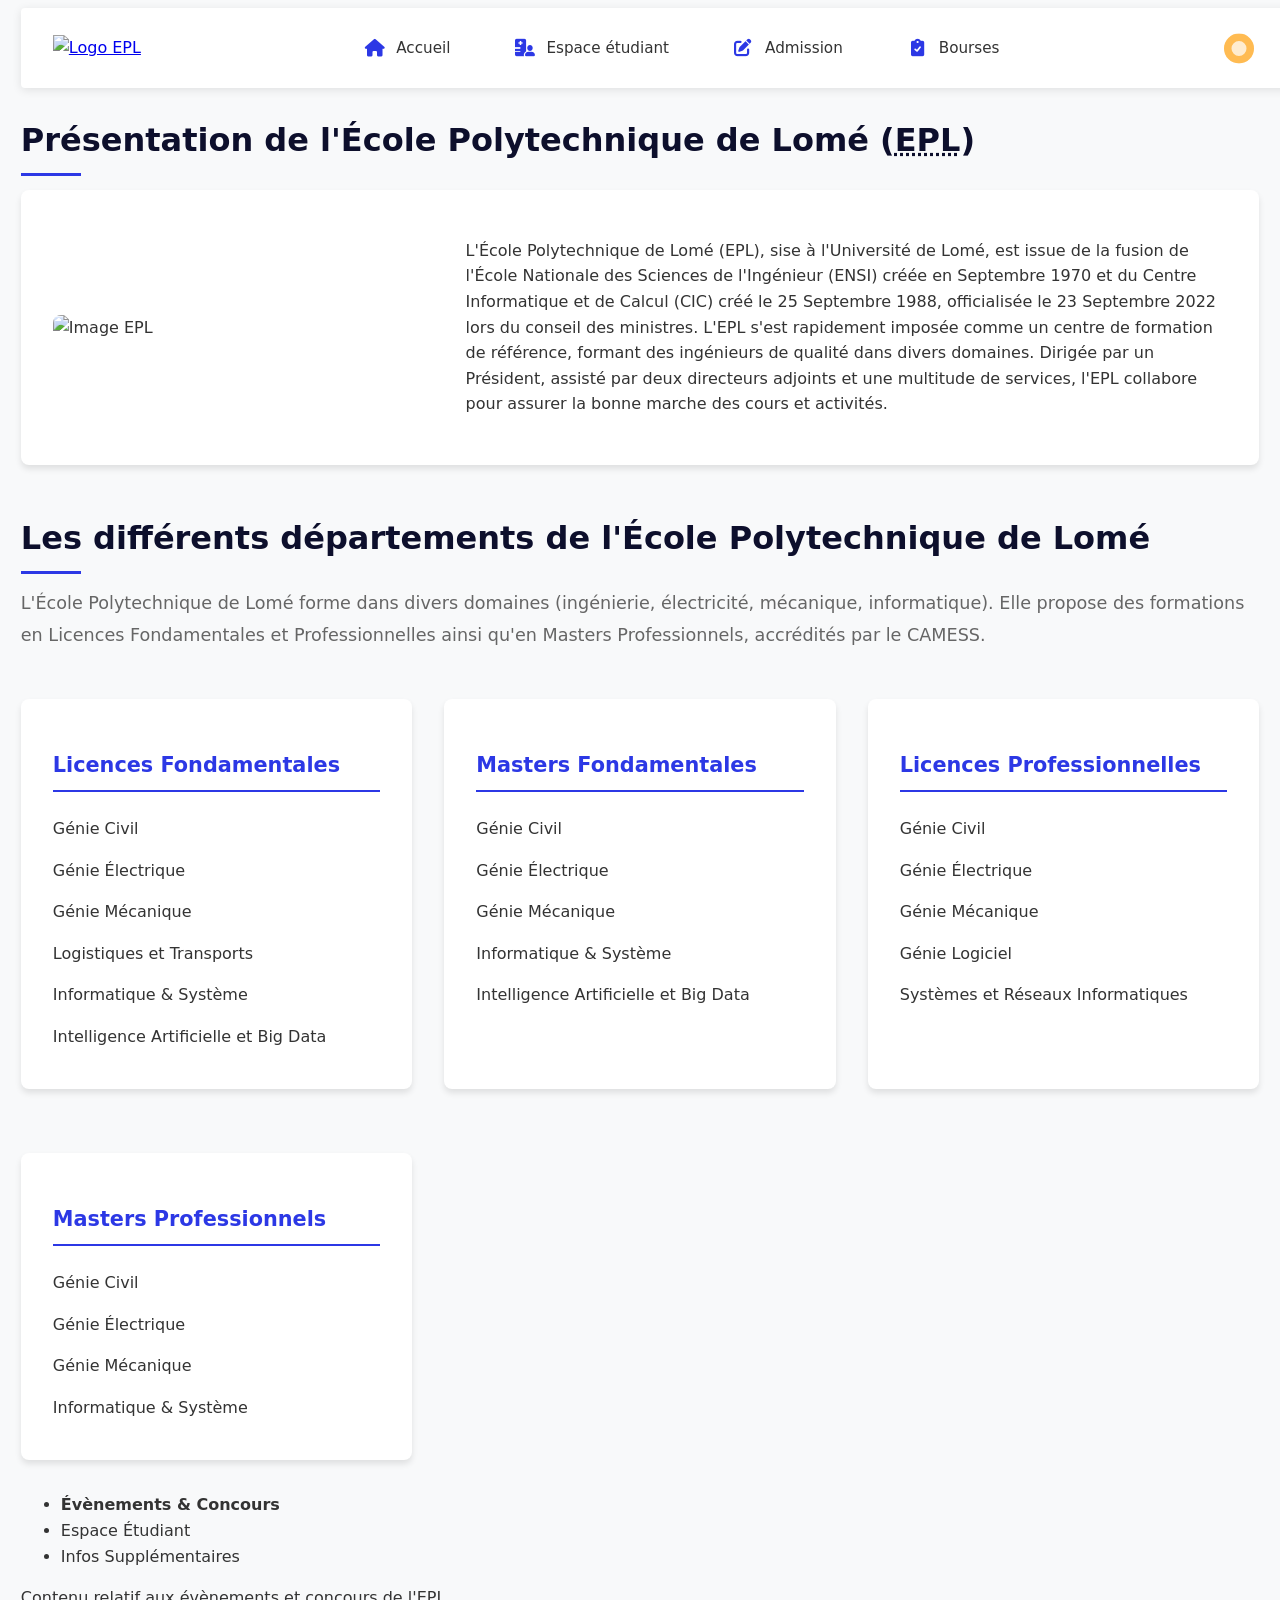
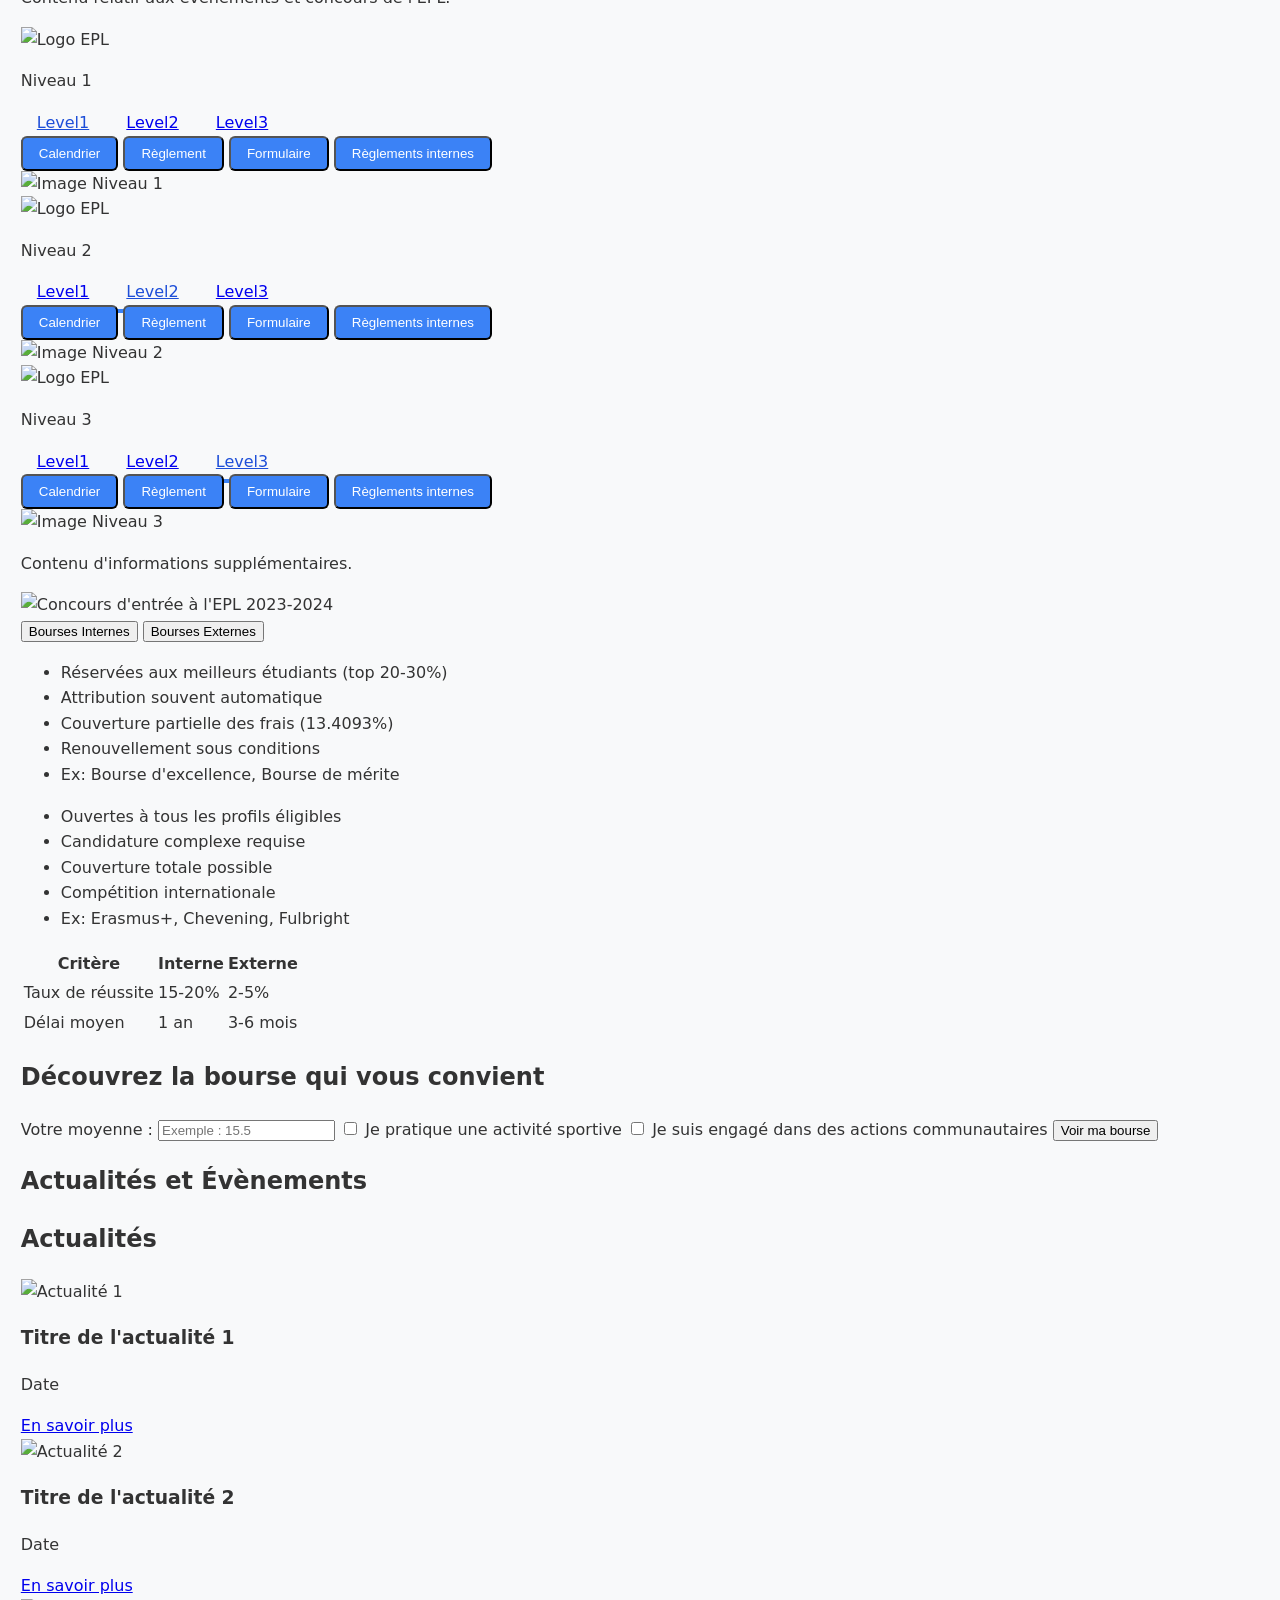
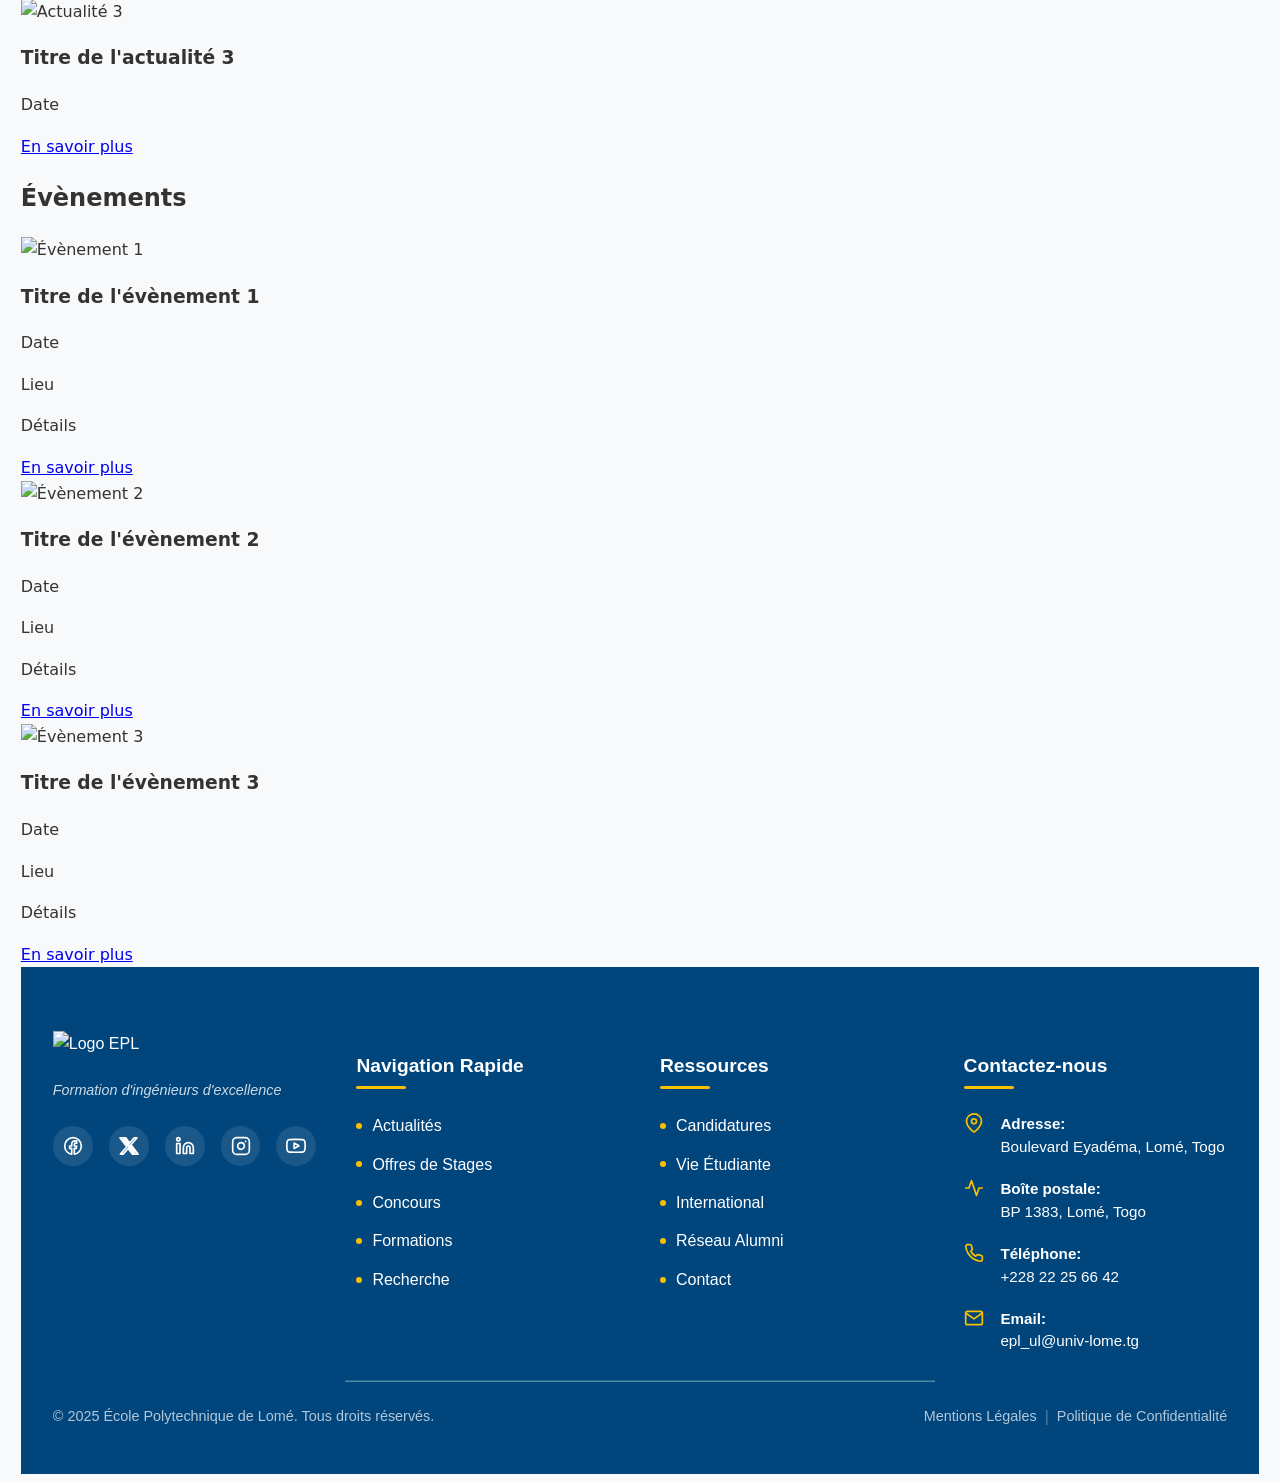
==== html/index.html @ 205902f0 "Novelle mise à jours du repos par rapport au celui de HORDIRC" ====
<!DOCTYPE html>
<html lang="en">

<head>
  <!-- Encodage et compatibilité -->
  <meta charset="UTF-8">
  <meta http-equiv="X-UA-Compatible" content="IE=edge">
  <meta name="viewport" content="width=device-width, initial-scale=1.0">

  <!-- SEO -->
  <meta name="description" content="Description de votre page pour les moteurs de recherche.">
  <meta name="keywords" content="mot-clé1, mot-clé2, mot-clé3">
  <meta name="author" content="Nom de l'auteur ou de l'entreprise">
  <meta name="robots" content="index, follow">
  <link rel="canonical" href="https://www.votre-site.com">

  <!-- Open Graph pour le partage sur les réseaux sociaux -->
  <meta property="og:title" content="Titre de la page">
  <meta property="og:description" content="Description de votre page pour les réseaux sociaux.">
  <meta property="og:image" content="https://www.votre-site.com/image.jpg">
  <meta property="og:url" content="https://www.votre-site.com">
  <meta property="og:type" content="website">
  <meta property="og:locale" content="en_US">

  <!-- Twitter Card -->
  <meta name="twitter:card" content="summary_large_image">
  <meta name="twitter:site" content="@votreCompteTwitter">
  <meta name="twitter:title" content="Titre de la page">
  <meta name="twitter:description" content="Description de votre page pour Twitter.">
  <meta name="twitter:image" content="https://www.votre-site.com/image.jpg">

  <!-- Liens<link rel="stylesheet" href="styles.css"> vers les feuilles de style et polices -->
  <!-- Tailwind CSS CDN -->
  <script src="https://cdn.tailwindcss.com"></script>
  <link rel="stylesheet" href="../css/accueil.css">
  <link rel="stylesheet" href="../css/footer.css">
  <link rel="stylesheet" href="../css/toggle.css">
  <link rel="stylesheet" href="../css/actuEvent.css">
  <link rel="stylesheet" href="../css/actuEvnentResponsive.css">
  <link rel="stylesheet" href="../css/InfosBourses.css">
  <link rel="stylesheet" href="https://cdnjs.cloudflare.com/ajax/libs/font-awesome/6.0.0-beta3/css/all.min.css">

  <!-- Google Fonts -->
  <link rel="preconnect" href="https://fonts.googleapis.com">
  <link rel="preconnect" href="https://fonts.gstatic.com" crossorigin>
  <link href="https://fonts.googleapis.com/css2?family=Roboto:wght@400;700&display=swap" rel="stylesheet">

  <!-- Titre de la page -->
  <title>Epl_web_site</title>
</head>

<body>
  <!-- Sidebar -->
  <header class="main-header">
    <div class="header-content">
      <a href="#" class="brand-logo">
        <img src="../Image/logoul.png" alt="Logo EPL" class="logoul">
      </a>

      <nav class="header-nav">
        <ul class="nav-menu">
          <li class="nav-item">
            <a href="accueil.html" class="nav-link">
              <i class="fa fa-home nav-icon"></i>
              <span class="link-text">Accueil</span>
            </a>
          </li>
          <li class="nav-item">
            <a href="#" class="nav-link">
              <i class="fa fa-hospital-user nav-icon"></i>
              <span class="link-text">Espace étudiant</span>
            </a>
          </li>
          <li class="nav-item">
            <a href="#" class="nav-link">
              <i class="fa fa-edit nav-icon"></i>
              <span class="link-text">Admission</span>
            </a>
          </li>
          <li class="nav-item">
            <a href="#" class="nav-link">
              <i class="fa fa-clipboard-check nav-icon"></i>
              <span class="link-text">Bourses</span>
            </a>
          </li>
        </ul>
      </nav>
      <button class="hamburger-btn">
        <i class="fas fa-bars"></i>
      </button>
      <!-- From Uiverse.io by JkHuger -->
      <label>
        <input class="toggle-checkbox" type="checkbox">
        <div class="toggle-slot">
          <div class="sun-icon-wrapper">
            <div class="iconify sun-icon" data-icon="feather-sun" data-inline="false"></div>
          </div>
          <div class="toggle-button"></div>
          <div class="moon-icon-wrapper">
            <div class="iconify moon-icon" data-icon="feather-moon" data-inline="false"></div>
          </div>
        </div>
      </label>

    </div>
  </header>

  <!-- Main content -->
  <main>
    <!-- 
    <div class="header">
      <div class="menu-btn">
        <button id="menubtn" class="menubtn"><i class="fa fa-bars"></i></button>
      </div>
      <div class="logo">
        <img src="../Image/logoepl..png" alt="Logo EPL" class="logoepl">
      </div>
      <div class="search">
        <input type="text" placeholder="Rechercher..." id="search" class="srch">
        <button class="searchbtn" id="searchbtn"><i class="fa fa-search"></i></button>
      </div>
      <div class="headertext">
        A la recherche d'un centre de formation de qualité et de compétences d'ingénieurs ?<br>
      </div>
    </div>
  *Section Présentation -->

    <section>
      <h1 class="h1">
        Présentation de l'École Polytechnique de Lomé
        (<abbr title="Ecole Polytechnique de Lomé">EPL</abbr>)
      </h1>
      <div class="presentation">
        <img src="../Image/Epl.jpeg" alt="Image EPL" class="imgepl">
        <p>
          L'École Polytechnique de Lomé (EPL), sise à l'Université de Lomé, est issue de la fusion de l'École
          Nationale des Sciences de l'Ingénieur (ENSI) créée en Septembre 1970 et du Centre Informatique et de
          Calcul
          (CIC) créé le 25 Septembre 1988, officialisée le 23 Septembre 2022 lors du conseil des ministres.
          L'EPL s'est rapidement imposée comme un centre de formation de référence, formant des ingénieurs de
          qualité
          dans divers domaines.
          Dirigée par un Président, assisté par deux directeurs adjoints et une multitude de services, l'EPL
          collabore
          pour assurer la bonne marche des cours et activités.
        </p>
      </div>
    </section>

    <!-- Section Départements -->
    <section>
      <h1 class="h1">Les différents départements de l'École Polytechnique de Lomé</h1>
      <p class="tep">
        L'École Polytechnique de Lomé forme dans divers domaines (ingénierie, électricité, mécanique, informatique).
        Elle propose des formations en Licences Fondamentales et Professionnelles ainsi qu'en Masters
        Professionnels,
        accrédités par le CAMESS.
      </p>
      <div class="formation">
        <ul class="form">
          <h1>Licences Fondamentales</h1>
          <li>Génie Civil</li>
          <li>Génie Électrique</li>
          <li>Génie Mécanique</li>
          <li>Logistiques et Transports</li>
          <li>Informatique & Système</li>
          <li>Intelligence Artificielle et Big Data</li>
        </ul>
        <ul class="form">
          <h1>Masters Fondamentales</h1>
          <li>Génie Civil</li>
          <li>Génie Électrique</li>
          <li>Génie Mécanique</li>
          <li>Informatique & Système</li>
          <li>Intelligence Artificielle et Big Data</li>
        </ul>
        <ul class="form">
          <h1>Licences Professionnelles</h1>
          <li>Génie Civil</li>
          <li>Génie Électrique</li>
          <li>Génie Mécanique</li>
          <li>Génie Logiciel</li>
          <li>Systèmes et Réseaux Informatiques</li>
        </ul>
        <ul class="form">
          <h1>Masters Professionnels</h1>
          <li>Génie Civil</li>
          <li>Génie Électrique</li>
          <li>Génie Mécanique</li>
          <li>Informatique & Système</li>
        </ul>
      </div>
    </section>
    <!-- Section Estudiantisme -->
    <section id="estudiantisme" class="container mx-auto px-4 py-8">
      <!-- Navigation par onglets -->
      <ul id="estudiantisme-tabs" class="flex border-b border-gray-300 mb-6">
        <li class="tab-item active cursor-pointer px-4 py-2 border-b-4 border-blue-500" data-target="tab-evement">
          Évènements & Concours</li>
        <li class="tab-item cursor-pointer px-4 py-2" data-target="tab-espace">Espace Étudiant</li>
        <li class="tab-item cursor-pointer px-4 py-2" data-target="tab-info">Infos Supplémentaires</li>
      </ul>
      <!-- Contenu des onglets -->
      <div id="estudiantisme-content">
        <div id="tab-evement" class="tab-content block">
          <p>Contenu relatif aux évènements et concours de l'EPL.</p>
        </div>
        <div id="tab-espace" class="tab-content hidden">
          <div class="level-container space-y-8">
            <!-- Niveau 1 -->
            <div class="level border p-4 rounded shadow bg-white">
              <div class="flex items-center mb-4">
                <img src="/Image/Capture.PNG" alt="Logo EPL" width="150" class="mr-4">
                <p class="text-xl font-bold">Niveau 1</p>
              </div>
              <nav class="nav-fil mb-4 border-b border-gray-300 pb-2 flex gap-4">
                <a class="btn-tab active" href="/html/Esp_Etud_just.html">Level1</a>
                <a class="btn-tab" href="/html/Esp_Etud_just2.html">Level2</a>
                <a class="btn-tab" href="/html/Esp_Etud_just3.html">Level3</a>
              </nav>
              <div class="content-zone flex flex-col md:flex-row items-center justify-between gap-4">
                <div class="buttons flex flex-wrap gap-2">
                  <button class="btn-action">Calendrier</button>
                  <button class="btn-action">Règlement</button>
                  <button class="btn-action">Formulaire</button>
                  <button class="btn-action">Règlements internes</button>
                </div>
                <div class="student-image">
                  <img src="/Image/level 1.png" alt="Image Niveau 1" class="rounded shadow">
                </div>
              </div>
            </div>
            <!-- Niveau 2 -->
            <div class="level border p-4 rounded shadow bg-white">
              <div class="flex items-center mb-4">
                <img src="/Image/Capture.PNG" alt="Logo EPL" width="150" class="mr-4">
                <p class="text-xl font-bold">Niveau 2</p>
              </div>
              <nav class="nav-fil mb-4 border-b border-gray-300 pb-2 flex gap-4">
                <a class="btn-tab" href="/html/Esp_Etud_just.html">Level1</a>
                <a class="btn-tab active" href="/html/Esp_Etud_just2.html">Level2</a>
                <a class="btn-tab" href="/html/Esp_Etud_just3.html">Level3</a>
              </nav>
              <div class="content-zone flex flex-col md:flex-row items-center justify-between gap-4">
                <div class="buttons flex flex-wrap gap-2">
                  <button class="btn-action">Calendrier</button>
                  <button class="btn-action">Règlement</button>
                  <button class="btn-action">Formulaire</button>
                  <button class="btn-action">Règlements internes</button>
                </div>
                <div class="student-image">
                  <img src="/Image/level 2.png" alt="Image Niveau 2" class="rounded shadow">
                </div>
              </div>
            </div>
            <!-- Niveau 3 -->
            <div class="level border p-4 rounded shadow bg-white">
              <div class="flex items-center mb-4">
                <img src="/Image/Capture.PNG" alt="Logo EPL" width="150" class="mr-4">
                <p class="text-xl font-bold">Niveau 3</p>
              </div>
              <nav class="nav-fil mb-4 border-b border-gray-300 pb-2 flex gap-4">
                <a class="btn-tab" href="/html/Esp_Etud_just.html">Level1</a>
                <a class="btn-tab" href="/html/Esp_Etud_just2.html">Level2</a>
                <a class="btn-tab active" href="/html/Esp_Etud_just3.html">Level3</a>
              </nav>
              <div class="content-zone flex flex-col md:flex-row items-center justify-between gap-4">
                <div class="buttons flex flex-wrap gap-2">
                  <button class="btn-action">Calendrier</button>
                  <button class="btn-action">Règlement</button>
                  <button class="btn-action">Formulaire</button>
                  <button class="btn-action">Règlements internes</button>
                </div>
                <div class="student-image">
                  <img src="/Image/level 3_1.png" alt="Image Niveau 3" class="rounded shadow">
                </div>
              </div>
            </div>
          </div>
        </div>
        <div id="tab-info" class="tab-content hidden">
          <p>Contenu d'informations supplémentaires.</p>
        </div>
      </div>
    </section>

    <!-- Section Concours d'entrée et Bourses -->
    <section id="concours-bourses" class="container mx-auto px-4 py-8 bg-white rounded shadow mb-8">
      <header class="mb-4 text-center">
        <img
          src="https://gnatepe.com/wp-content/uploads/2023/08/Togo-Concours-dentree-a-lEcole-Polytechnique-de-Lome-EPL-2023-2024.jpg"
          alt="Concours d'entrée à l'EPL 2023-2024" class="mx-auto w-full max-w-md rounded">
      </header>
      <div class="tab-container mb-8">
        <div class="tabs flex justify-center gap-4 border-b border-gray-300 pb-2 mb-4">
          <button class="tab-button active border-b-4 border-blue-500 text-blue-900 font-bold"
            data-target="bourses-interne">Bourses Internes</button>
          <button class="tab-button text-gray-600 font-bold" data-target="bourses-externe">Bourses Externes</button>
        </div>
        <div id="bourses-interne" class="tab-content active p-4 bg-gray-200 rounded text-gray-800">
          <ul class="bourse-list list-disc pl-5">
            <li>Réservées aux meilleurs étudiants (top 20-30%)</li>
            <li>Attribution souvent automatique</li>
            <li>Couverture partielle des frais (13.4093%)</li>
            <li>Renouvellement sous conditions</li>
            <li>Ex: Bourse d'excellence, Bourse de mérite</li>
          </ul>
        </div>
        <div id="bourses-externe" class="tab-content hidden p-4 bg-gray-200 rounded text-gray-800">
          <ul class="bourse-list list-disc pl-5">
            <li>Ouvertes à tous les profils éligibles</li>
            <li>Candidature complexe requise</li>
            <li>Couverture totale possible</li>
            <li>Compétition internationale</li>
            <li>Ex: Erasmus+, Chevening, Fulbright</li>
          </ul>
        </div>
        <table class="comparaison-table w-full mt-4 border-collapse border border-gray-300">
          <tr class="bg-gray-300">
            <th class="border border-gray-300 p-2">Critère</th>
            <th class="border border-gray-300 p-2">Interne</th>
            <th class="border border-gray-300 p-2">Externe</th>
          </tr>
          <tr>
            <td class="border border-gray-300 p-2">Taux de réussite</td>
            <td class="border border-gray-300 p-2">15-20%</td>
            <td class="border border-gray-300 p-2">2-5%</td>
          </tr>
          <tr>
            <td class="border border-gray-300 p-2">Délai moyen</td>
            <td class="border border-gray-300 p-2">1 an</td>
            <td class="border border-gray-300 p-2">3-6 mois</td>
          </tr>
        </table>
      </div>
      <div class="orientation p-4 bg-white rounded shadow">
        <h2 class="text-2xl font-bold mb-4">Découvrez la bourse qui vous convient</h2>
        <form id="bourseForm" class="space-y-4">
          <label for="moyenne" class="block text-gray-700">Votre moyenne :</label>
          <input type="number" id="moyenne" step="0.01" placeholder="Exemple : 15.5" required
            class="w-full px-3 py-2 border rounded-lg">
          <label class="flex items-center text-gray-700">
            <input type="checkbox" id="sportif" class="mr-2">
            Je pratique une activité sportive
          </label>
          <label class="flex items-center text-gray-700">
            <input type="checkbox" id="engagement" class="mr-2">
            Je suis engagé dans des actions communautaires
          </label>
          <input type="submit" value="Voir ma bourse"
            class="bg-blue-500 hover:bg-blue-600 text-white font-bold py-2 px-4 rounded-lg">
        </form>
        <div id="result" class="result mt-4">
          <p id="resultText"></p>
        </div>
      </div>
    </section>

    <!-- Section Actualités et Évènements -->
    <section id="actualites-evènements" class="container mx-auto px-4 py-8">
      <div class="title text-center mb-8">
        <h1 class="text-3xl font-bold">Actualités et Évènements</h1>
      </div>
      <!-- Actualités -->
      <section class="mb-8">
        <h2 class="mintitle text-2xl font-bold mb-4">Actualités</h2>
        <div class="section grid grid-cols-1 md:grid-cols-3 gap-4">
          <div class="part1 bg-white rounded-lg shadow p-4 text-gray-800">
            <img src="#" alt="Actualité 1" class="w-full h-40 object-cover rounded mb-4">
            <h3 class="stt text-xl font-semibold">Titre de l'actualité 1</h3>
            <p>Date</p>
            <a href="#" class="text-blue-500 hover:underline">En savoir plus</a>
          </div>
          <div class="part2 bg-white rounded-lg shadow p-4 text-gray-800">
            <img src="#" alt="Actualité 2" class="w-full h-40 object-cover rounded mb-4">
            <h3 class="text-xl font-semibold">Titre de l'actualité 2</h3>
            <p>Date</p>
            <a href="#" class="text-blue-500 hover:underline">En savoir plus</a>
          </div>
          <div class="part3 bg-white rounded-lg shadow p-4 text-gray-800">
            <img src="#" alt="Actualité 3" class="w-full h-40 object-cover rounded mb-4">
            <h3 class="text-xl font-semibold">Titre de l'actualité 3</h3>
            <p>Date</p>
            <a href="#" class="text-blue-500 hover:underline">En savoir plus</a>
          </div>
        </div>
      </section>
      <!-- Évènements -->
      <section>
        <h2 class="mintitle text-2xl font-bold mb-4">Évènements</h2>
        <div class="section grid grid-cols-1 md:grid-cols-3 gap-4">
          <div class="part4 bg-white rounded-lg shadow p-4 text-gray-800">
            <img src="#" alt="Évènement 1" class="w-full h-40 object-cover rounded mb-4">
            <h3 class="text-xl font-semibold">Titre de l'évènement 1</h3>
            <p>Date</p>
            <p>Lieu</p>
            <p>Détails</p>
            <a href="#" class="text-blue-500 hover:underline">En savoir plus</a>
          </div>
          <div class="part5 bg-white rounded-lg shadow p-4 text-gray-800">
            <img src="#" alt="Évènement 2" class="w-full h-40 object-cover rounded mb-4">
            <h3 class="text-xl font-semibold">Titre de l'évènement 2</h3>
            <p>Date</p>
            <p>Lieu</p>
            <p>Détails</p>
            <a href="#" class="text-blue-500 hover:underline">En savoir plus</a>
          </div>
          <div class="part6 bg-white rounded-lg shadow p-4 text-gray-800">
            <img src="#" alt="Évènement 3" class="w-full h-40 object-cover rounded mb-4">
            <h3 class="text-xl font-semibold">Titre de l'évènement 3</h3>
            <p>Date</p>
            <p>Lieu</p>
            <p>Détails</p>
            <a href="#" class="text-blue-500 hover:underline">En savoir plus</a>
          </div>
        </div>
      </section>
    </section>

  </main>
  <!-- Footer -->
  <footer class="footer">
    <div class="footer-container">
      <!-- Colonne 1: Logo & Réseaux Sociaux -->
      <div class="footer-column">
        <div class="footer-logo">
          <img src="Site_web_EPL\Image\logoepl..png" alt="Logo EPL" class="footer-logo-img">
          <p class="footer-slogan">Formation d'ingénieurs d'excellence</p>
        </div>
        <div class="footer-social">
          <a href="https://tr.ee/Nsa4Pq2EJ6" class="social-link" aria-label="Facebook">
            <svg class="social-icon" viewBox="0 0 24 24">
              <path
                d="M12 2C6.477 2 2 6.477 2 12c0 4.991 3.657 9.128 8.438 9.879V14.89h-2.54V12h2.54V9.797c0-2.506 1.492-3.89 3.777-3.89 1.094 0 2.238.195 2.238.195v2.46h-1.26c-1.243 0-1.63.771-1.63 1.562V12h2.773l-.443 2.89h-2.33v6.989C18.343 21.129 22 16.99 22 12c0-5.523-4.477-10-10-10z">
              </path>
            </svg>
          </a>
          <a href="https://twitter.com/Epl_Univlome" class="social-link" aria-label="Twitter">
            <svg class="social-icon" viewBox="0 0 24 24">
              <!-- Nouveau path pour l'icône X (Twitter) -->
              <path d="M18.244 2.25h3.308l-7.227 8.26 8.502 11.24H16.17l-5.214-6.817L4.99 21.75H1.68l7.73-8.835L1.254 2.25H8.08l4.713 6.231zm-1.161 17.52h1.833L7.084 4.126H5.117z"></path>
            </svg>
          </a>
          <a href="https://tr.ee/duaPZBWeW3" class="social-link" aria-label="LinkedIn">
            <svg class="social-icon" viewBox="0 0 24 24">
              <path d="M16 8a6 6 0 0 1 6 6v7h-4v-7a2 2 0 0 0-2-2 2 2 0 0 0-2 2v7h-4v-7a6 6 0 0 1 6-6z" />
              <rect x="2" y="9" width="4" height="12" />
              <circle cx="4" cy="4" r="2" />
            </svg>
          </a>
          <a href="https://instagram.com/epl" class="social-link" aria-label="Instagram">
            <svg class="social-icon" viewBox="0 0 24 24">
              <rect x="2" y="2" width="20" height="20" rx="5" ry="5" />
              <path d="M16 11.37A4 4 0 1 1 12.63 8 4 4 0 0 1 16 11.37z" />
              <line x1="17.5" y1="6.5" x2="17.51" y2="6.5" />
            </svg>
          </a>
          <a href="https://tr.ee/EcmdW56Dw4" class="social-link" aria-label="YouTube">
            <svg class="social-icon" viewBox="0 0 24 24">
              <path
                d="M22.54 6.42a2.78 2.78 0 0 0-1.94-2C18.88 4 12 4 12 4s-6.88 0-8.6.46a2.78 2.78 0 0 0-1.94 2A29 29 0 0 0 1 11.75a29 29 0 0 0 .46 5.33A2.78 2.78 0 0 0 3.4 19c1.72.46 8.6.46 8.6.46s6.88 0 8.6-.46a2.78 2.78 0 0 0 1.94-2 29 29 0 0 0 .46-5.25 29 29 0 0 0-.46-5.33z">
              </path>
              <polygon points="9.75 15.02 15.5 11.75 9.75 8.48 9.75 15.02"></polygon>
            </svg>
          </a>
        </div>
      </div>
      <!-- Colonne Navigation Rapide -->
      <div class="footer-column">
        <h3 class="footer-heading">Navigation Rapide</h3>
        <ul class="footer-links">
          <li><a href="/actualites" class="footer-link">Actualités</a></li>
          <li><a href="/stages" class="footer-link">Offres de Stages</a></li>
          <li><a href="/concours" class="footer-link">Concours</a></li>
          <li><a href="/formations" class="footer-link">Formations</a></li>
          <li><a href="/recherche" class="footer-link">Recherche</a></li>
        </ul>
      </div>
      <!-- Colonne Ressources -->
      <div class="footer-column">
        <h3 class="footer-heading">Ressources</h3>
        <ul class="footer-links">
          <li><a href="/candidatures" class="footer-link">Candidatures</a></li>
          <li><a href="/vie-etudiante" class="footer-link">Vie Étudiante</a></li>
          <li><a href="/international" class="footer-link">International</a></li>
          <li><a href="/alumni" class="footer-link">Réseau Alumni</a></li>
          <li><a href="/contact" class="footer-link">Contact</a></li>
        </ul>
      </div>
      <!-- Colonne Contact -->
      <div class="footer-column">
        <h3 class="footer-heading">Contactez-nous</h3>
        <address class="footer-contact">
          <div class="contact-item">
            <div class="contact-icon">
              <svg viewBox="0 0 24 24" class="icon">
                <path d="M21 10c0 7-9 13-9 13s-9-6-9-13a9 9 0 0 1 18 0z"></path>
                <circle cx="12" cy="10" r="3"></circle>
              </svg>
            </div>
            <div class="contact-text">
              <strong>Adresse:</strong><br>
              Boulevard Eyadéma, Lomé, Togo
            </div>
          </div>
          <div class="contact-item">
            <div class="contact-icon">
              <svg viewBox="0 0 24 24" class="icon">
                <path d="M22 12h-4l-3 9L9 3l-3 9H2"></path>
              </svg>
            </div>
            <div class="contact-text">
              <strong>Boîte postale:</strong><br>
              BP 1383, Lomé, Togo
            </div>
          </div>
          <div class="contact-item">
            <div class="contact-icon">
              <svg viewBox="0 0 24 24" class="icon">
                <path
                  d="M22 16.92v3a2 2 0 0 1-2.18 2 19.79 19.79 0 0 1-8.63-3.07 19.5 19.5 0 0 1-6-6 19.79 19.79 0 0 1-3.07-8.67A2 2 0 0 1 4.11 2h3a2 2 0 0 1 2 1.72 12.84 12.84 0 0 0 .7 2.81 2 2 0 0 1-.45 2.11L8.09 9.91a16 16 0 0 0 6 6l1.27-1.27a2 2 0 0 1 2.11-.45 12.84 12.84 0 0 0 2.81.7A2 2 0 0 1 22 16.92z">
                </path>
              </svg>
            </div>
            <div class="contact-text">
              <strong>Téléphone:</strong><br>
              +228 22 25 66 42
            </div>
          </div>
          <div class="contact-item">
            <div class="contact-icon">
              <svg viewBox="0 0 24 24" class="icon">
                <path d="M4 4h16c1.1 0 2 .9 2 2v12c0 1.1-.9 2-2 2H4c-1.1 0-2-.9-2-2V6c0-1.1.9-2 2-2z"></path>
                <polyline points="22,6 12,13 2,6"></polyline>
              </svg>
            </div>
            <div class="contact-text">
              <strong>Email:</strong><br>
              <a href="mailto:epl_ul@univ-lome.tg" class="contact-email">epl_ul@univ-lome.tg</a>
            </div>
          </div>
        </address>
      </div>
    </div>
    <hr class="my-4">
    <div class="footer-bottom">
      <p class="copyright">
        © 2025 École Polytechnique de Lomé. Tous droits réservés.
      </p>
      <div class="legal-links">
        <a href="mentions-legales" class="legal-link">Mentions Légales</a>
        <span class="link-separator">|</span>
        <a href="/politique-confidentialite" class="legal-link">Politique de Confidentialité</a>
      </div>
    </div>
    <a href="#top" class="back-to-top" aria-label="Retour en haut de page">
      <svg viewBox="0 0 24 24" class="back-to-top-icon">
        <path d="M18 15l-6-6-6 6"></path>
      </svg>
    </a>
  </footer>

  <!-- Scripts -->
  <script src="../js/accueil.js"></script>
  <script src="../js/InfosBourses.js"></script>
  <script src="../js/$actuEvent.js"></script>
  <script src="../js/footer.js"></script>
</body>

</html>
---- css/accueil.css ----
/* Variables CSS pour une maintenance facile */

:root {
    --primary-color: #2c7be5;
    --secondary-color: #0d0f2c;
    --text-color: #333;
    --background-hover: #f8f9fa;
    --transition-speed: 0.3s;
}

.main-header {
    background: #ffffff;
    box-shadow: 0 2px 10px rgba(0, 0, 0, 0.1);
    padding: 0 2rem;
    top: 0;
    width: 100%;
    z-index: 1000;
    border-radius: 4px 4px 4px 4px;
}

.header-content {
    max-width: 1400px;
    margin: 0 auto;
    display: flex;
    align-items: center;
    justify-content: space-between;
    height: 80px;
}

.nav-menu {
    display: flex;
    gap: 1.5rem;
    margin: 0;
    padding: 0;
}

.nav-item {
    list-style: none;
    position: relative;
    padding: 0.8rem 1.2rem;
    border-radius: 6px;
    transition: all var(--transition-speed) ease;
}

.nav-item:hover {
    background: var(--background-hover);
}

.nav-link {
    text-decoration: none;
    color: var(--text-color);
    display: flex;
    align-items: center;
    gap: 0.6rem;
    font-weight: 500;
    font-size: 0.95rem;
}

.nav-link:hover {
    color: var(--primary-color);
}

.nav-icon {
    font-size: 1.1rem;
    color: var(--primary-color);
    width: 24px;
    text-align: center;
}

.brand-logo img {
    height: 55px;
    transition: transform var(--transition-speed) ease;
}

.brand-logo:hover img {
    transform: scale(1.05);
}


/* Version mobile améliorée */

.hamburger-btn {
    display: none;
    background: none;
    border: 2px solid var(--primary-color);
    border-radius: 5px;
    padding: 8px 12px;
    cursor: pointer;
    transition: all var(--transition-speed) ease;
}

.hamburger-btn i {
    color: var(--primary-color);
    font-size: 1.4rem;
}

.hamburger-btn:hover {
    background: var(--background-hover);
}

.mobile-menu-active .nav-menu {
    transform: translateX(0);
}

@media (max-width: 768px) {
    .main-header {
        padding: 0 1rem;
    }
    .hamburger-btn {
        display: block;
    }
    .nav-menu {
        position: fixed;
        top: 80px;
        right: 0;
        width: 300px;
        height: calc(100vh - 80px);
        background: #ffffff;
        box-shadow: -5px 0 25px rgba(0, 0, 0, 0.1);
        flex-direction: column;
        gap: 0.5rem;
        padding: 1.5rem 0;
        transform: translateX(100%);
        transition: transform 0.3s cubic-bezier(0.4, 0, 0.2, 1);
        overflow-y: auto;
    }
    .nav-item {
        width: 100%;
        padding: 1rem 2rem;
        margin: 0;
        border-radius: 0;
    }
    .nav-item:hover {
        background: var(--background-hover);
    }
    .nav-link {
        padding: 0;
        font-size: 1rem;
    }
    /* Overlay pour le menu mobile */
    .nav-menu::before {
        content: '';
        position: fixed;
        top: 80px;
        left: 0;
        width: 100vw;
        height: calc(100vh - 80px);
        background: rgba(0, 0, 0, 0.4);
        z-index: -1;
        opacity: 0;
        transition: opacity 0.3s ease;
    }
    .mobile-menu-active .nav-menu::before {
        opacity: 1;
    }
}

/* Variables */

:root {
    --primary-color: #2c38e5;
    --secondary-color: #0d0f2c;
    --text-color: #333;
    --background: #f8f9fa;
    --border-radius: 8px;
    --box-shadow: 0 4px 6px rgba(0, 0, 0, 0.1);
}


/* Reset et base */

body {
    margin-top: 8px;
    overflow-x: hidden;
    font-family: 'Segoe UI', system-ui, sans-serif;
    line-height: 1.6;
    padding: 0% 1%; 
    color: var(--text-color);
    background-color: var(--background);
}

.main {
    max-width: 1200px;
    margin: 0 auto;
    padding: 2rem;
}


/* Header */

.header {
    display: grid;
    grid-template-columns: auto 1fr auto;
    align-items: center;
    gap: 2rem;
    margin-bottom: 3rem;
    padding: 1rem;
    background: white;
    border-radius: var(--border-radius);
    box-shadow: var(--box-shadow);
}

.logo img {
    height: 80px;
    transition: transform 0.3s ease;
}

.logo:hover img {
    transform: scale(1.05);
}

.search {
    display: flex;
    gap: 0.5rem;
}

.srch {
    flex: 1;
    padding: 0.8rem;
    border: 2px solid #ddd;
    border-radius: var(--border-radius);
    transition: border-color 0.3s ease;
}

.srch:focus {
    border-color: var(--primary-color);
    outline: none;
}

.searchbtn {
    background: var(--primary-color);
    color: white;
    border: none;
    padding: 0.8rem 1.5rem;
    border-radius: var(--border-radius);
    cursor: pointer;
    transition: background 0.3s ease;
}

.searchbtn:hover {
    background: #1a5bb7;
}

.headertext {
    grid-column: 1 / -1;
    text-align: center;
    font-size: 1.2rem;
    color: var(--primary-color);
    padding: 1rem;
    border-top: 2px solid #eee;
    margin-top: 1rem;
}


/* Section Présentation */

.presentation {
    display: grid;
    grid-template-columns: 1fr 2fr;
    gap: 2rem;
    align-items: center;
    background: white;
    padding: 2rem;
    border-radius: var(--border-radius);
    box-shadow: var(--box-shadow);
    margin-bottom: 3rem;
}

.imgepl {
    width: 100%;
    height: auto;
    border-radius: var(--border-radius);
    object-fit: cover;
}


/* Section Départements */

.formation {
    display: grid;
    grid-template-columns: repeat(auto-fit, minmax(300px, 1fr));
    gap: 2rem;
    margin-top: 2rem;
}

.form {
    background: white;
    padding: 2rem;
    border-radius: var(--border-radius);
    box-shadow: var(--box-shadow);
    list-style: none;
}

.form h1 {
    color: var(--primary-color);
    font-size: 1.3rem;
    margin-bottom: 1rem;
    padding-bottom: 0.5rem;
    border-bottom: 2px solid var(--primary-color);
}

.form li {
    padding: 0.5rem 0;
    transition: transform 0.3s ease;
}

.form li:hover {
    transform: translateX(5px);
    color: var(--primary-color);
}


/* Responsive Design */

@media (max-width: 768px) {
    .header {
        grid-template-columns: 1fr;
        text-align: center;
    }
    .search {
        order: 3;
    }
    .presentation {
        grid-template-columns: 1fr;
    }
    .formation {
        grid-template-columns: 1fr;
    }
}

@media (max-width: 480px) {
    .main {
        padding: 1rem;
    }
    .search {
        flex-direction: column;
    }
    .srch {
        width: 100%;
    }
}


/* Typographie */

.h1 {
    color: var(--secondary-color);
    font-size: 2rem;
    margin-bottom: 1.5rem;
    position: relative;
}

.h1::after {
    content: '';
    position: absolute;
    bottom: -10px;
    left: 0;
    width: 60px;
    height: 3px;
    background: var(--primary-color);
}

.tep {
    font-size: 1.1rem;
    line-height: 1.8;
    margin-bottom: 2rem;
    color: #666;
}


/* Animations */

@keyframes fadeIn {
    from {
        opacity: 0;
        transform: translateY(20px);
    }
    to {
        opacity: 1;
        transform: translateY(0);
    }
}

section {
    animation: fadeIn 0.6s ease-out;
}
---- css/footer.css ----
/*STYLES DE BASE DU PIED DE PAGE
Configuration de base pour l'ensemble de la section du pied de page */
.footer {
    background-color: #00457c;
    color: #ffffff;
    padding: 4rem 2rem 2rem;
    position: relative;
    font-family: 'Segoe UI', Tahoma, Geneva, Verdana, sans-serif;
}

/*MISE EN PAGE DU PIED DE PAGE
Disposition en grille pour les colonnes du pied de page*/
.footer-container {
    display: grid;
    grid-template-columns: repeat(auto-fit, minmax(250px, 1fr));
    gap: 2.5rem;
    max-width: 1200px;
    margin: 0 auto;
}

/*SECTION LOGO ET SLOGAN
Stylisation du logo et du slogan associé*/
.footer-logo {
    margin-bottom: 1.5rem;
}

.footer-logo-img {
    max-width: 180px;
    height: auto;
    margin-bottom: 0.5rem;
}

.footer-slogan {
    font-style: italic;
    opacity: 0.8;
    font-size: 0.9rem;
}

/*ICÔNES DES RÉSEAUX SOCIAUX
Stylisation et interaction pour les liens des réseaux sociaux*/
.footer-social {
    display: flex;
    gap: 1rem;
    margin-top: 1.5rem;
}

.social-link {
    display: flex;
    align-items: center;
    justify-content: center;
    width: 40px;
    height: 40px;
    background-color: rgba(255, 255, 255, 0.1);
    border-radius: 50%;
    transition: all 0.3s ease;
}

.social-link:hover {
    background-color: #f8c100;
    transform: translateY(-3px);
}

.social-icon {
    width: 20px;
    height: 20px;
    fill: none;
    stroke: #ffffff;
    opacity: 1;
    stroke-width: 2;
    stroke-linecap: round;
    stroke-linejoin: round;
}
.social-link:hover .social-icon {
    stroke: #00457c;
    background-color: #f8c100; /* Couleur de fond au survol */
    transform: translateY(-3px); /* Légère élévation au survol */
    opacity: 1;
}

/*TITRES DES COLONNES
Stylisation des titres de section avec effet de soulignement*/
.footer-heading {
    font-size: 1.2rem;
    font-weight: 600;
    margin-bottom: 1.5rem;
    position: relative;
    padding-bottom: 0.5rem;
}

.footer-heading::after {
    content: '';
    position: absolute;
    bottom: 0;
    left: 0;
    width: 50px;
    height: 3px;
    background-color: #f8c100;
    border-radius: 2px;
}

/*LIENS DE NAVIGATION DU PIED DE PAGE
Stylisation des liens cliquables avec effets de survole */
.footer-links {
    list-style: none;
    padding: 0;
    margin: 0;
}

.footer-links li {
    margin-bottom: 0.8rem;
}

.footer-link {
    color: #ffffff;
    text-decoration: none;
    transition: all 0.3s ease;
    display: block;
    position: relative;
    padding-left: 1rem;
}

.footer-link::before {
    content: '';
    position: absolute;
    left: 0;
    top: 50%;
    width: 6px;
    height: 6px;
    background-color: #f8c100;
    border-radius: 50%;
    transform: translateY(-50%);
    transition: all 0.3s ease;
}

.footer-link:hover {
    color: #f8c100;
    padding-left: 1.2rem;
}

.footer-link:hover::before {
    width: 8px;
    height: 8px;
}

/*INFORMATIONS DE CONTACT
Stylisation des détails de contact et des icônes*/
.footer-contact {
    font-style: normal;
}

.contact-item {
    display: flex;
    margin-bottom: 1.2rem;
    align-items: flex-start;
}

.contact-icon {
    margin-right: 0.8rem;
    min-width: 24px;
}

.icon {
    width: 20px;
    height: 20px;
    fill: none;
    stroke: #f8c100;
    stroke-width: 2;
    stroke-linecap: round;
    stroke-linejoin: round;
}

.contact-text {
    font-size: 0.95rem;
    line-height: 1.5;
}

.contact-email {
    color: #ffffff;
    text-decoration: none;
    transition: color 0.3s ease;
}

.contact-email:hover {
    color: #f8c100;
    text-decoration: underline;
}

/*SECTION BASSE DU PIED DE PAGE
Styles pour le copyright et les liens légaux*/
.footer-bottom {
    max-width: 1200px;
    margin: 0 auto;
    display: flex;
    flex-wrap: wrap;
    justify-content: space-between;
    align-items: center;
    gap: 1rem;
}

.copyright {
    font-size: 0.9rem;
    color: rgba(255, 255, 255, 0.7);
}

.legal-links {
    display: flex;
    flex-wrap: wrap;
    gap: 0.5rem;
    align-items: center;
}

.legal-link {
    color: rgba(255, 255, 255, 0.7);
    text-decoration: none;
    font-size: 0.9rem;
    transition: color 0.3s ease;
}

.legal-link:hover {
    color: #f8c100;
}

.link-separator {
    color: rgba(255, 255, 255, 0.3);
}

/* Modification du bouton de retour en haut */
.back-to-top {
    position: fixed;
    bottom: 2rem;
    right: 2rem;
    width: 45px;
    height: 45px;
    background: #f8c100; /* Utilisation de la couleur d'accent de votre site */
    border-radius: 50%;
    display: flex;
    align-items: center;
    justify-content: center;
    box-shadow: 0 4px 10px rgba(0, 0, 0, 0.2);
    transition: all 0.3s ease;
    opacity: 0;
    visibility: hidden; /* Masqué par défaut */
    z-index: 999;
    border: 2px solid rgba(255, 255, 255, 0.2);
}

.back-to-top.show {
    opacity: 1;
    visibility: visible;
}

.back-to-top:hover {
    background: #ffffff;
    transform: translateY(-3px);
    box-shadow: 0 6px 12px rgba(0, 0, 0, 0.25);
}

.back-to-top-icon {
    width: 20px;
    height: 20px;
    fill: none;
    stroke: #00457c; /* Couleur de fond du footer */
    stroke-width: 2.5;
    stroke-linecap: round;
    stroke-linejoin: round;
    transition: stroke 0.3s ease;
}

.back-to-top:hover .back-to-top-icon {
    stroke: #f8c100;
}
hr {
    border-color: #7ed6df;
    width: 50%;
    opacity: 50%
}


/* Media queries pour responsivité */
@media (max-width: 768px) {
    .footer {
        padding: 3rem 1.5rem 6rem;
    }
    
    .footer-container {
        gap: 2rem;
    }
    
    .footer-bottom {
        flex-direction: column;
        text-align: center;
    }
    
    .legal-links {
        justify-content: center;
    }
}
---- css/toggle.css ----
.toggle-checkbox {
    position: absolute;
    opacity: 0;
    cursor: pointer;
    height: 0;
    width: 0;
}

.toggle-slot {
    font-size: 10px;
    position: relative;
    height: 3.5em;
    width: 7em;
    border: 0px solid transparent;
    border-radius: 10em;
    background-color: white;
    transition: background-color 250ms;
}

.toggle-checkbox:checked ~ .toggle-slot {
    background-color: #374151;
}

.toggle-button {
    transform: translate(0.3em, 0.25em);
    position: absolute;
    height: 3em;
    width: 3em;
    border-radius: 50%;
    background-color: #ffeccf;
    box-shadow: inset 0px 0px 0px 0.75em #ffbb52;
    transition: background-color 250ms, border-color 250ms, transform 500ms cubic-bezier(.26, 2, .46, .71);
}

.toggle-checkbox:checked ~ .toggle-slot .toggle-button {
    background-color: #485367;
    box-shadow: inset 0px 0px 0px 0.75em white;
    transform: translate(3.65em, 0.25em);
}

.sun-icon {
    position: absolute;
    height: 6em;
    width: 6em;
    color: #ffbb52;
}

.sun-icon-wrapper {
    position: absolute;
    height: 6em;
    width: 6em;
    opacity: 1;
    transform: translate(2em, 2em) rotate(15deg);
    transform-origin: 50% 50%;
    transition: opacity 150ms, transform 500ms cubic-bezier(.26, 2, .46, .71);
}

.toggle-checkbox:checked ~ .toggle-slot .sun-icon-wrapper {
    opacity: 0;
    transform: translate(3em, 2em) rotate(0deg);
}

.moon-icon {
    position: absolute;
    height: 6em;
    width: 6em;
    color: white;
}

.moon-icon-wrapper {
    position: absolute;
    height: 6em;
    width: 6em;
    opacity: 0;
    transform: translate(11em, 2em) rotate(0deg);
    transform-origin: 50% 50%;
    transition: opacity 150ms, transform 500ms cubic-bezier(.26, 2.5, .46, .71);
}

.toggle-checkbox:checked ~ .toggle-slot .moon-icon-wrapper {
    opacity: 1;
    transform: translate(2em, 2em) rotate(-15deg);
}
---- css/InfosBourses.css ----
.tab-item {
  transition: all 0.3s;
}

.tab-item:hover {
  background-color: rgba(59, 130, 246, 0.1);
}

.tab-item.active {
  border-bottom-color: #3B82F6;
  /* bleu Tailwind */
  font-weight: 600;
}

.btn-tab {
  padding: 0.5rem 1rem;
  transition: color 0.3s;
}

.btn-tab:hover {
  color: #1D4ED8;
}

.btn-tab.active {
  color: #1D4ED8;
  border-bottom: 4px solid #3B82F6;
}

.btn-action {
  padding: 0.5rem 1rem;
  background-color: #3B82F6;
  color: #fff;
  border-radius: 0.375rem;
  transition: background-color 0.3s;
}

.btn-action:hover {
  background-color: #2563EB;
}

#bourseForm input, #bourseForm select {
  transition: border-color 0.3s;
}


.container {
  max-width: 1200px;
}
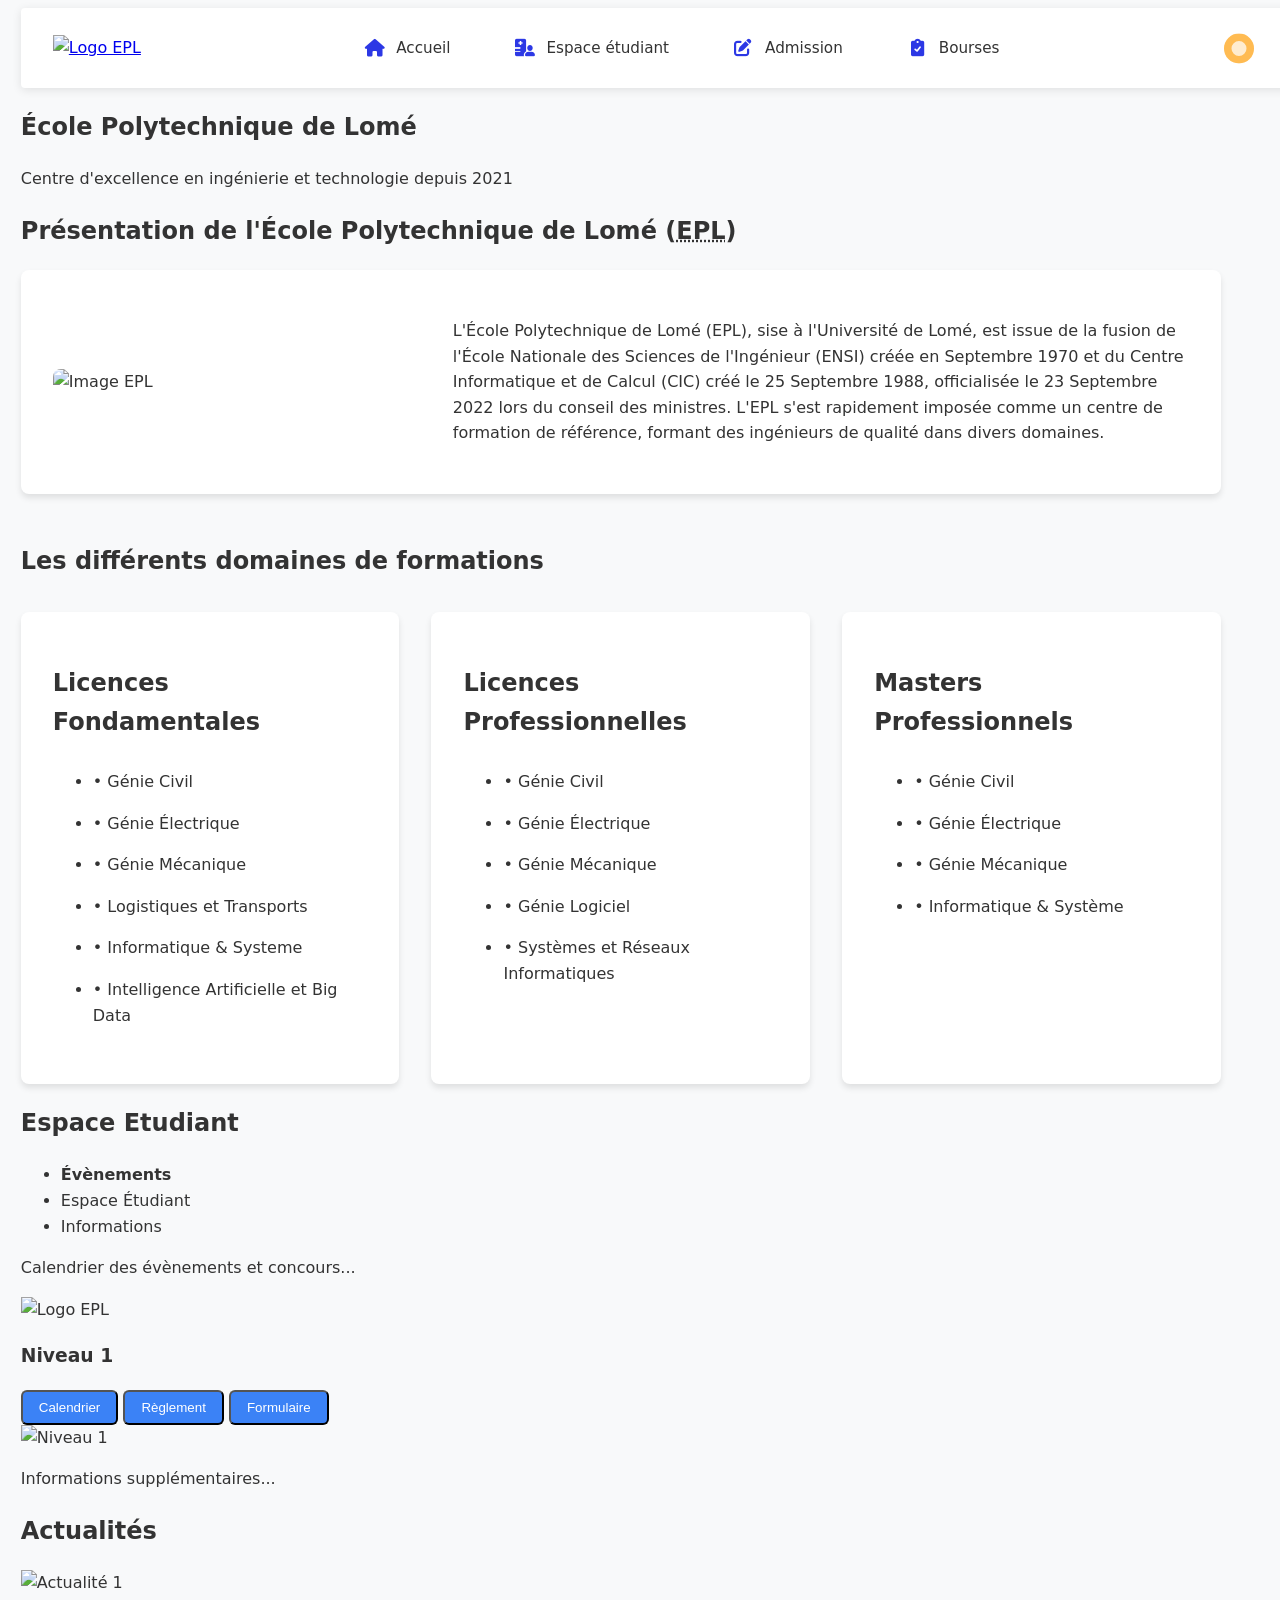
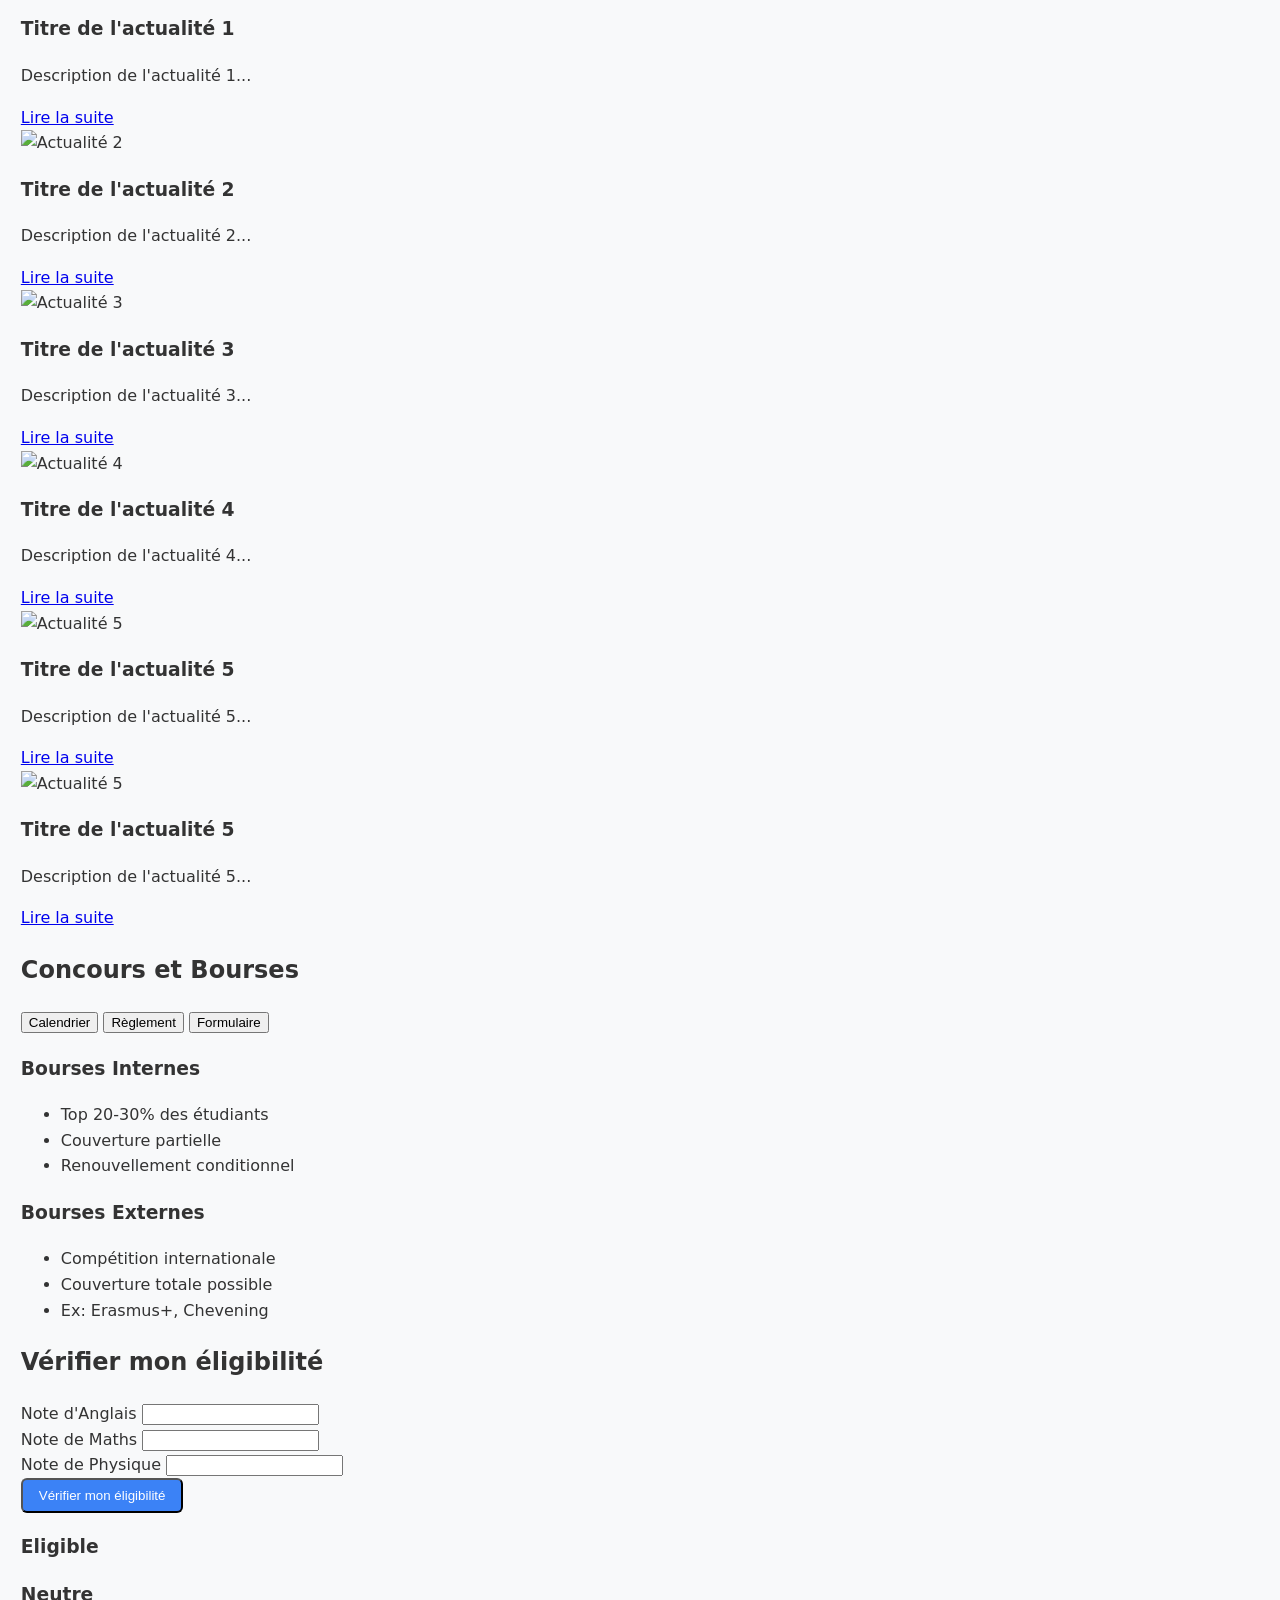
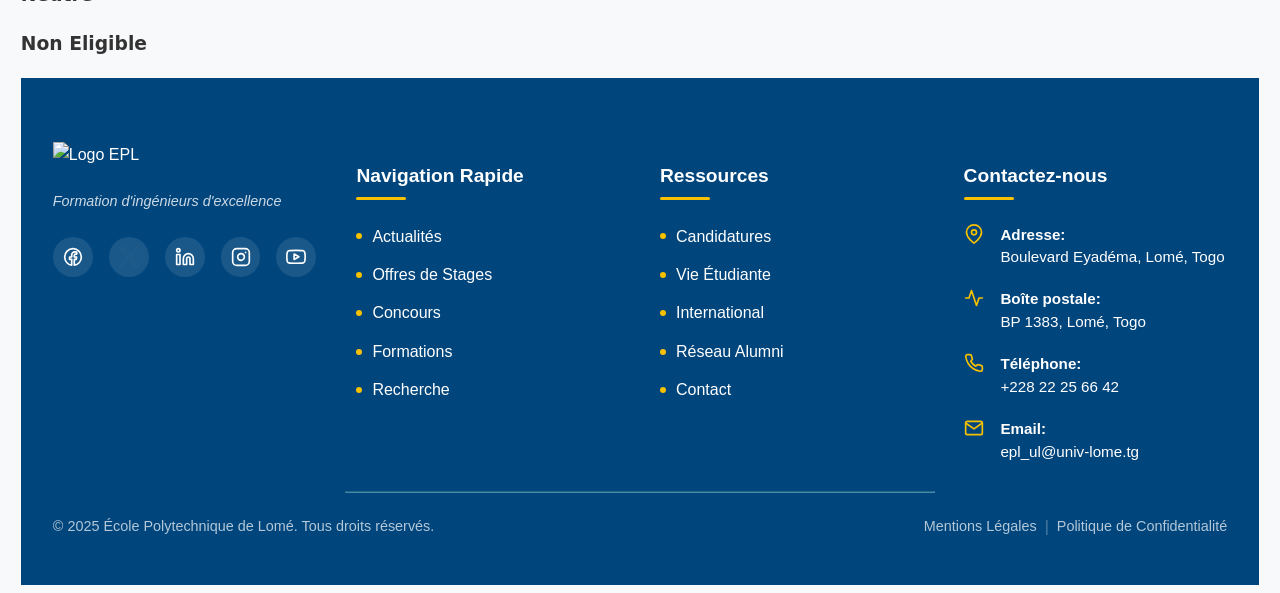
==== commit 4ca6527b: "l'ajout des l'Html (à jours )" ====
--- a/html/index.html
+++ b/html/index.html
@@ -51,7 +51,7 @@
 
 <body>
   <!-- Sidebar -->
-  <header class="main-header">
+  <header class="main-header" data-delay="200" data-animation="fade-in">
     <div class="header-content">
       <a href="#" class="brand-logo">
         <img src="../Image/logoul.png" alt="Logo EPL" class="logoul">
@@ -105,326 +105,260 @@
     </div>
   </header>
 
-  <!-- Main content -->
   <main>
-    <!-- 
-    <div class="header">
-      <div class="menu-btn">
-        <button id="menubtn" class="menubtn"><i class="fa fa-bars"></i></button>
-      </div>
-      <div class="logo">
-        <img src="../Image/logoepl..png" alt="Logo EPL" class="logoepl">
-      </div>
-      <div class="search">
-        <input type="text" placeholder="Rechercher..." id="search" class="srch">
-        <button class="searchbtn" id="searchbtn"><i class="fa fa-search"></i></button>
-      </div>
-      <div class="headertext">
-        A la recherche d'un centre de formation de qualité et de compétences d'ingénieurs ?<br>
-      </div>
-    </div>
-  *Section Présentation -->
-
-    <section>
-      <h1 class="h1">
+    <!-- Section 1 -->
+    <section class="pt-24 pb-20 bg-gradient-to-b from-blue-900/50 to-indigo-900/50 h-[80vh] section-one" data-animation="fade-in" data-delay="300"
+      id="sectionOne">
+      <div class="max-w-8xl mx-auto px-4 sm:px-6 lg:px-8 text-center h-full flex flex-col justify-center">
+        <h1 class="text-5xl md:text-7xl font-bold text-white mb-8 animate-fade-in">
+          École Polytechnique de Lomé
+        </h1>
+        <p class="text-xl text-blue-200 mb-12 max-w-3xl mx-auto">
+          Centre d'excellence en ingénierie et technologie depuis 2021
+        </p>
+      </div>
+    </section>
+
+    <!-- Présentation -->
+    <section class="py-20 container mx-auto px-4" data-delay="400" data-animation="zoom-in">
+      <h1 class="text-4xl font-bold text-center mb-12">
         Présentation de l'École Polytechnique de Lomé
-        (<abbr title="Ecole Polytechnique de Lomé">EPL</abbr>)
+        (<abbr title="Ecole Polytechnique de Lomé" class="no-underline">EPL</abbr>)
       </h1>
       <div class="presentation">
         <img src="../Image/Epl.jpeg" alt="Image EPL" class="imgepl">
-        <p>
+        <p class="text-3xl text-gray-600 text-justify">
           L'École Polytechnique de Lomé (EPL), sise à l'Université de Lomé, est issue de la fusion de l'École
           Nationale des Sciences de l'Ingénieur (ENSI) créée en Septembre 1970 et du Centre Informatique et de
-          Calcul
-          (CIC) créé le 25 Septembre 1988, officialisée le 23 Septembre 2022 lors du conseil des ministres.
+          Calcul (CIC) créé le 25 Septembre 1988, officialisée le 23 Septembre 2022 lors du conseil des ministres.
           L'EPL s'est rapidement imposée comme un centre de formation de référence, formant des ingénieurs de
-          qualité
-          dans divers domaines.
-          Dirigée par un Président, assisté par deux directeurs adjoints et une multitude de services, l'EPL
-          collabore
-          pour assurer la bonne marche des cours et activités.
+          qualité dans divers domaines.
         </p>
       </div>
     </section>
 
-    <!-- Section Départements -->
-    <section>
-      <h1 class="h1">Les différents départements de l'École Polytechnique de Lomé</h1>
-      <p class="tep">
-        L'École Polytechnique de Lomé forme dans divers domaines (ingénierie, électricité, mécanique, informatique).
-        Elle propose des formations en Licences Fondamentales et Professionnelles ainsi qu'en Masters
-        Professionnels,
-        accrédités par le CAMESS.
-      </p>
-      <div class="formation">
-        <ul class="form">
-          <h1>Licences Fondamentales</h1>
-          <li>Génie Civil</li>
-          <li>Génie Électrique</li>
-          <li>Génie Mécanique</li>
-          <li>Logistiques et Transports</li>
-          <li>Informatique & Système</li>
-          <li>Intelligence Artificielle et Big Data</li>
+    <!-- Départements -->
+    <section id="formations" class="py-20 bg-blue-50" data-delay="600" data-animation="fade-left">
+      <div class="container mx-auto px-4">
+        <h1 class="text-4xl font-bold text-center mb-12">Les différents domaines de formations</h1>
+        <div class="formation ">
+          <div class="form hover:shadow-lg hover:scale-105 transition-transform hover:border-blue-500">
+            <h2 class="text-2xl font-bold mb-4">Licences Fondamentales</h2>
+            <ul class="space-y-2">
+              <li>• Génie Civil</li>
+              <li>• Génie Électrique</li>
+              <li>• Génie Mécanique</li>
+              <li>• Logistiques et Transports</li>
+              <li>• Informatique & Systeme</li>
+              <li>• Intelligence Artificielle et Big Data</li>
+            </ul>
+          </div>
+
+          <div class="form hover:shadow-lg hover:scale-105 transition-transform hover:border-blue-500">
+            <h2 class="text-2xl font-bold mb-4">Licences Professionnelles</h2>
+            <ul class="space-y-2">
+              <li>• Génie Civil</li>
+              <li>• Génie Électrique</li>
+              <li>• Génie Mécanique</li>
+              <li>• Génie Logiciel</li>
+              <li>• Systèmes et Réseaux Informatiques</li>
+            </ul>
+          </div>
+          <div class="form hover:shadow-lg hover:scale-105 transition-transform hover:border-blue-500">
+            <h2 class="text-2xl font-bold mb-4">Masters Professionnels</h2>
+            <ul class="space-y-2">
+              <li>• Génie Civil</li>
+              <li>• Génie Électrique</li>
+              <li>• Génie Mécanique</li>
+              <li>• Informatique & Système</li>
+            </ul>
+          </div>
+        </div>
+    </section>
+
+    <!-- Vie Étudiante -->
+    <section id="vie-etudiante" class="py-20 container mx-auto px-4" data-delay="800" data-animation="fade-right">
+      <div class="text-center mb-16">
+        <h2 class="text-4xl font-bold">Espace Etudiant</h2>
+      </div>
+
+      <!-- Système d'onglets -->
+      <div class="tabs-container">
+        <ul class="flex justify-center gap-4 border-b mb-8">
+          <li class="tab-item active px-4 py-2 cursor-pointer border-b-4 border-blue-500" data-target="events">
+            Évènements</li>
+          <li class="tab-item px-4 py-2 cursor-pointer" data-target="espace">Espace Étudiant</li>
+          <li class="tab-item px-4 py-2 cursor-pointer" data-target="info">Informations</li>
         </ul>
-        <ul class="form">
-          <h1>Masters Fondamentales</h1>
-          <li>Génie Civil</li>
-          <li>Génie Électrique</li>
-          <li>Génie Mécanique</li>
-          <li>Informatique & Système</li>
-          <li>Intelligence Artificielle et Big Data</li>
-        </ul>
-        <ul class="form">
-          <h1>Licences Professionnelles</h1>
-          <li>Génie Civil</li>
-          <li>Génie Électrique</li>
-          <li>Génie Mécanique</li>
-          <li>Génie Logiciel</li>
-          <li>Systèmes et Réseaux Informatiques</li>
-        </ul>
-        <ul class="form">
-          <h1>Masters Professionnels</h1>
-          <li>Génie Civil</li>
-          <li>Génie Électrique</li>
-          <li>Génie Mécanique</li>
-          <li>Informatique & Système</li>
-        </ul>
-      </div>
-    </section>
-    <!-- Section Estudiantisme -->
-    <section id="estudiantisme" class="container mx-auto px-4 py-8">
-      <!-- Navigation par onglets -->
-      <ul id="estudiantisme-tabs" class="flex border-b border-gray-300 mb-6">
-        <li class="tab-item active cursor-pointer px-4 py-2 border-b-4 border-blue-500" data-target="tab-evement">
-          Évènements & Concours</li>
-        <li class="tab-item cursor-pointer px-4 py-2" data-target="tab-espace">Espace Étudiant</li>
-        <li class="tab-item cursor-pointer px-4 py-2" data-target="tab-info">Infos Supplémentaires</li>
-      </ul>
-      <!-- Contenu des onglets -->
-      <div id="estudiantisme-content">
-        <div id="tab-evement" class="tab-content block">
-          <p>Contenu relatif aux évènements et concours de l'EPL.</p>
-        </div>
-        <div id="tab-espace" class="tab-content hidden">
-          <div class="level-container space-y-8">
+
+        <!-- Contenu des onglets -->
+        <div id="events" class="tab-content active">
+          <p class="text-center">Calendrier des évènements et concours...</p>
+        </div>
+
+        <div id="espace" class="tab-content hidden">
+          <!-- Contenu des niveaux -->
+          <div class="space-y-8">
             <!-- Niveau 1 -->
-            <div class="level border p-4 rounded shadow bg-white">
+            <div class="level-card">
               <div class="flex items-center mb-4">
-                <img src="/Image/Capture.PNG" alt="Logo EPL" width="150" class="mr-4">
-                <p class="text-xl font-bold">Niveau 1</p>
+                <img src="Image/Capture.PNG" alt="Logo EPL" class="w-24 mr-4">
+                <h3 class="text-2xl font-bold">Niveau 1</h3>
               </div>
-              <nav class="nav-fil mb-4 border-b border-gray-300 pb-2 flex gap-4">
-                <a class="btn-tab active" href="/html/Esp_Etud_just.html">Level1</a>
-                <a class="btn-tab" href="/html/Esp_Etud_just2.html">Level2</a>
-                <a class="btn-tab" href="/html/Esp_Etud_just3.html">Level3</a>
-              </nav>
-              <div class="content-zone flex flex-col md:flex-row items-center justify-between gap-4">
-                <div class="buttons flex flex-wrap gap-2">
+              <div class="grid md:grid-cols-2 gap-4">
+                <div class="space-y-2">
                   <button class="btn-action">Calendrier</button>
                   <button class="btn-action">Règlement</button>
                   <button class="btn-action">Formulaire</button>
-                  <button class="btn-action">Règlements internes</button>
                 </div>
-                <div class="student-image">
-                  <img src="/Image/level 1.png" alt="Image Niveau 1" class="rounded shadow">
-                </div>
+                <img src="Image/level 1.png" alt="Niveau 1" class="rounded-lg">
               </div>
             </div>
-            <!-- Niveau 2 -->
-            <div class="level border p-4 rounded shadow bg-white">
-              <div class="flex items-center mb-4">
-                <img src="/Image/Capture.PNG" alt="Logo EPL" width="150" class="mr-4">
-                <p class="text-xl font-bold">Niveau 2</p>
-              </div>
-              <nav class="nav-fil mb-4 border-b border-gray-300 pb-2 flex gap-4">
-                <a class="btn-tab" href="/html/Esp_Etud_just.html">Level1</a>
-                <a class="btn-tab active" href="/html/Esp_Etud_just2.html">Level2</a>
-                <a class="btn-tab" href="/html/Esp_Etud_just3.html">Level3</a>
-              </nav>
-              <div class="content-zone flex flex-col md:flex-row items-center justify-between gap-4">
-                <div class="buttons flex flex-wrap gap-2">
-                  <button class="btn-action">Calendrier</button>
-                  <button class="btn-action">Règlement</button>
-                  <button class="btn-action">Formulaire</button>
-                  <button class="btn-action">Règlements internes</button>
-                </div>
-                <div class="student-image">
-                  <img src="/Image/level 2.png" alt="Image Niveau 2" class="rounded shadow">
-                </div>
-              </div>
-            </div>
-            <!-- Niveau 3 -->
-            <div class="level border p-4 rounded shadow bg-white">
-              <div class="flex items-center mb-4">
-                <img src="/Image/Capture.PNG" alt="Logo EPL" width="150" class="mr-4">
-                <p class="text-xl font-bold">Niveau 3</p>
-              </div>
-              <nav class="nav-fil mb-4 border-b border-gray-300 pb-2 flex gap-4">
-                <a class="btn-tab" href="/html/Esp_Etud_just.html">Level1</a>
-                <a class="btn-tab" href="/html/Esp_Etud_just2.html">Level2</a>
-                <a class="btn-tab active" href="/html/Esp_Etud_just3.html">Level3</a>
-              </nav>
-              <div class="content-zone flex flex-col md:flex-row items-center justify-between gap-4">
-                <div class="buttons flex flex-wrap gap-2">
-                  <button class="btn-action">Calendrier</button>
-                  <button class="btn-action">Règlement</button>
-                  <button class="btn-action">Formulaire</button>
-                  <button class="btn-action">Règlements internes</button>
-                </div>
-                <div class="student-image">
-                  <img src="/Image/level 3_1.png" alt="Image Niveau 3" class="rounded shadow">
-                </div>
-              </div>
-            </div>
-          </div>
-        </div>
-        <div id="tab-info" class="tab-content hidden">
-          <p>Contenu d'informations supplémentaires.</p>
-        </div>
-      </div>
+
+            <div id="events" class="hidden p-4 bg-gray-50 rounded-b-xl active">
+            </div>
+          </div>
+
+          <div id="espace" class="hidden p-4 bg-gray-50 rounded-b-xl">
+            <p class="text-center">Informations supplémentaires...</p>
+          </div>
+        </div>
     </section>
 
-    <!-- Section Concours d'entrée et Bourses -->
-    <section id="concours-bourses" class="container mx-auto px-4 py-8 bg-white rounded shadow mb-8">
-      <header class="mb-4 text-center">
-        <img
-          src="https://gnatepe.com/wp-content/uploads/2023/08/Togo-Concours-dentree-a-lEcole-Polytechnique-de-Lome-EPL-2023-2024.jpg"
-          alt="Concours d'entrée à l'EPL 2023-2024" class="mx-auto w-full max-w-md rounded">
-      </header>
-      <div class="tab-container mb-8">
-        <div class="tabs flex justify-center gap-4 border-b border-gray-300 pb-2 mb-4">
-          <button class="tab-button active border-b-4 border-blue-500 text-blue-900 font-bold"
-            data-target="bourses-interne">Bourses Internes</button>
-          <button class="tab-button text-gray-600 font-bold" data-target="bourses-externe">Bourses Externes</button>
-        </div>
-        <div id="bourses-interne" class="tab-content active p-4 bg-gray-200 rounded text-gray-800">
-          <ul class="bourse-list list-disc pl-5">
-            <li>Réservées aux meilleurs étudiants (top 20-30%)</li>
-            <li>Attribution souvent automatique</li>
-            <li>Couverture partielle des frais (13.4093%)</li>
-            <li>Renouvellement sous conditions</li>
-            <li>Ex: Bourse d'excellence, Bourse de mérite</li>
+    <!-- Actualités -->
+    <section class="py-12 bg-gray-50" data-delay="1000" data-animation="fade-in">
+      <div class="container mx-auto px-4">
+        <h2 class="text-4xl font-bold text-center mb-12">Actualités</h2>
+        <div class="grid grid-cols-1 sm:grid-cols-2 lg:grid-cols-3 gap-8">
+          <div class="news-card bg-white shadow rounded-lg overflow-hidden">
+            <img src="Image/actualite1.jpg" alt="Actualité 1" class="w-full h-48 object-cover">
+            <div class="p-6">
+              <h3 class="text-xl font-bold mb-4">Titre de l'actualité 1</h3>
+              <p class="text-gray-600 mb-4">Description de l'actualité 1...</p>
+              <a href="#" class="text-blue-500 hover:underline">Lire la suite</a>
+            </div>
+          </div>
+          <div class="news-card bg-white shadow rounded-lg overflow-hidden">
+            <img src="Image/actualite1.jpg" alt="Actualité 2" class="w-full h-48 object-cover">
+            <div class="p-6">
+              <h3 class="text-xl font-bold mb-4">Titre de l'actualité 2</h3>
+              <p class="text-gray-600 mb-4">Description de l'actualité 2...</p>
+              <a href="#" class="text-blue-500 hover:underline">Lire la suite</a>
+            </div>
+          </div>
+          <div class="news-card bg-white shadow rounded-lg overflow-hidden">
+            <img src="Image/actualite1.jpg" alt="Actualité 3" class="w-full h-48 object-cover">
+            <div class="p-6">
+              <h3 class="text-xl font-bold mb-4">Titre de l'actualité 3</h3>
+              <p class="text-gray-600 mb-4">Description de l'actualité 3...</p>
+              <a href="#" class="text-blue-500 hover:underline">Lire la suite</a>
+            </div>
+          </div>
+          <div class="news-card bg-white shadow rounded-lg overflow-hidden">
+            <img src="Image/actualite1.jpg" alt="Actualité 4" class="w-full h-48 object-cover">
+            <div class="p-6">
+              <h3 class="text-xl font-bold mb-4">Titre de l'actualité 4</h3>
+              <p class="text-gray-600 mb-4">Description de l'actualité 4...</p>
+              <a href="#" class="text-blue-500 hover:underline">Lire la suite</a>
+            </div>
+          </div>
+          <div class="news-card bg-white shadow rounded-lg overflow-hidden">
+            <img src="Image/actualite1.jpg" alt="Actualité 5" class="w-full h-48 object-cover">
+            <div class="p-6">
+              <h3 class="text-xl font-bold mb-4">Titre de l'actualité 5</h3>
+              <p class="text-gray-600 mb-4">Description de l'actualité 5...</p>
+              <a href="#" class="text-blue-500 hover:underline">Lire la suite</a>
+            </div>
+          </div>
+          <div class="news-card bg-white shadow rounded-lg overflow-hidden">
+            <img src="Image/actualite1.jpg" alt="Actualité 5" class="w-full h-48 object-cover">
+            <div class="p-6">
+              <h3 class="text-xl font-bold mb-4">Titre de l'actualité 5</h3>
+              <p class="text-gray-600 mb-4">Description de l'actualité 5...</p>
+              <a href="#" class="text-blue-500 hover:underline">Lire la suite</a>
+            </div>
+          </div>
+        </div>
+      </div>
+    </section>
+    
+
+    <!-- Concours et Bourses -->
+    <section id="concours" class="py-20 bg-blue-900 text-white" data-delay="1200" data-animation="fade-left">
+      <div class="container mx-auto px-4 p-8">
+        <h2 class="text-4xl font-bold text-center mb-12">Concours et Bourses</h2>
+
+        <button class="bg-blue-500 text-white px-4 py-2 rounded hover:bg-blue-600 transition-colors">Calendrier</button>
+        <button class="bg-blue-500 text-white px-4 py-2 rounded hover:bg-blue-600 transition-colors">Règlement</button>
+        <button class="bg-blue-500 text-white px-4 py-2 rounded hover:bg-blue-600 transition-colors">Formulaire</button>
+        <div class="bourse-card bg-white/10 p-6 rounded-xl">
+          <h3 class="text-xl font-bold mb-4">Bourses Internes</h3>
+          <ul class="list-disc pl-5">
+            <li>Top 20-30% des étudiants</li>
+            <li>Couverture partielle</li>
+            <li>Renouvellement conditionnel</li>
           </ul>
         </div>
-        <div id="bourses-externe" class="tab-content hidden p-4 bg-gray-200 rounded text-gray-800">
-          <ul class="bourse-list list-disc pl-5">
-            <li>Ouvertes à tous les profils éligibles</li>
-            <li>Candidature complexe requise</li>
+
+        <div id="info" class="hidden p-4 bg-gray-50 rounded-b-xl">
+          <h3 class="text-xl font-bold mb-4">Bourses Externes</h3>
+          <ul class="list-disc pl-5">
+            <li>Compétition internationale</li>
             <li>Couverture totale possible</li>
-            <li>Compétition internationale</li>
-            <li>Ex: Erasmus+, Chevening, Fulbright</li>
+            <li>Ex: Erasmus+, Chevening</li>
           </ul>
         </div>
-        <table class="comparaison-table w-full mt-4 border-collapse border border-gray-300">
-          <tr class="bg-gray-300">
-            <th class="border border-gray-300 p-2">Critère</th>
-            <th class="border border-gray-300 p-2">Interne</th>
-            <th class="border border-gray-300 p-2">Externe</th>
-          </tr>
-          <tr>
-            <td class="border border-gray-300 p-2">Taux de réussite</td>
-            <td class="border border-gray-300 p-2">15-20%</td>
-            <td class="border border-gray-300 p-2">2-5%</td>
-          </tr>
-          <tr>
-            <td class="border border-gray-300 p-2">Délai moyen</td>
-            <td class="border border-gray-300 p-2">1 an</td>
-            <td class="border border-gray-300 p-2">3-6 mois</td>
-          </tr>
-        </table>
-      </div>
-      <div class="orientation p-4 bg-white rounded shadow">
-        <h2 class="text-2xl font-bold mb-4">Découvrez la bourse qui vous convient</h2>
-        <form id="bourseForm" class="space-y-4">
-          <label for="moyenne" class="block text-gray-700">Votre moyenne :</label>
-          <input type="number" id="moyenne" step="0.01" placeholder="Exemple : 15.5" required
-            class="w-full px-3 py-2 border rounded-lg">
-          <label class="flex items-center text-gray-700">
-            <input type="checkbox" id="sportif" class="mr-2">
-            Je pratique une activité sportive
-          </label>
-          <label class="flex items-center text-gray-700">
-            <input type="checkbox" id="engagement" class="mr-2">
-            Je suis engagé dans des actions communautaires
-          </label>
-          <input type="submit" value="Voir ma bourse"
-            class="bg-blue-500 hover:bg-blue-600 text-white font-bold py-2 px-4 rounded-lg">
-        </form>
-        <div id="result" class="result mt-4">
-          <p id="resultText"></p>
+      </div>
+
+
+      <div class="container mx-auto flex flex-col md:flex-row gap-8 p-8" data-delay="1400" data-animation="fade-right">
+        <!-- Formulaire à gauche -->
+        <div class="w-full md:w-1/2 bg-white p-8 rounded-xl text-gray-800 shadow">
+          <h2 class="text-2xl font-bold mb-6">Vérifier mon éligibilité</h2>
+          <form id="bourseForm" class="space-y-6">
+            <div class="space-y-2">
+              <label class="block">Note d'Anglais</label>
+              <input type="number" id="anglais" step="0.1" class="w-full p-2 border rounded" required>
+            </div>
+            <div class="space-y-2">
+              <label class="block">Note de Maths</label>
+              <input type="number" id="maths" step="0.1" class="w-full p-2 border rounded" required>
+            </div>
+            <div class="space-y-2">
+              <label class="block">Note de Physique</label>
+              <input type="number" id="physique" step="0.1" class="w-full p-2 border rounded" required>
+            </div>
+            <button type="submit" class="btn-action w-full bg-blue-500 text-white py-2 rounded hover:bg-blue-600">
+              Vérifier mon éligibilité
+            </button>
+          </form>
+        </div>
+
+        <!-- Résultats à droite : 3 carrés -->
+        <div class="w-full md:w-1/2 flex flex-col gap-4">
+          <div id="eligibleBox" class="result-box p-6 bg-white rounded-xl shadow border border-gray-300 text-center">
+            <h3 class="text-xl font-bold">Eligible</h3>
+          </div>
+          <div id="neutralBox" class="result-box p-6 bg-white rounded-xl shadow border border-gray-300 text-center">
+            <h3 class="text-xl font-bold">Neutre</h3>
+          </div>
+          <div id="nonEligibleBox" class="result-box p-6 bg-white rounded-xl shadow border border-gray-300 text-center">
+            <h3 class="text-xl font-bold">Non Eligible</h3>
+          </div>
         </div>
       </div>
     </section>
-
-    <!-- Section Actualités et Évènements -->
-    <section id="actualites-evènements" class="container mx-auto px-4 py-8">
-      <div class="title text-center mb-8">
-        <h1 class="text-3xl font-bold">Actualités et Évènements</h1>
-      </div>
-      <!-- Actualités -->
-      <section class="mb-8">
-        <h2 class="mintitle text-2xl font-bold mb-4">Actualités</h2>
-        <div class="section grid grid-cols-1 md:grid-cols-3 gap-4">
-          <div class="part1 bg-white rounded-lg shadow p-4 text-gray-800">
-            <img src="#" alt="Actualité 1" class="w-full h-40 object-cover rounded mb-4">
-            <h3 class="stt text-xl font-semibold">Titre de l'actualité 1</h3>
-            <p>Date</p>
-            <a href="#" class="text-blue-500 hover:underline">En savoir plus</a>
-          </div>
-          <div class="part2 bg-white rounded-lg shadow p-4 text-gray-800">
-            <img src="#" alt="Actualité 2" class="w-full h-40 object-cover rounded mb-4">
-            <h3 class="text-xl font-semibold">Titre de l'actualité 2</h3>
-            <p>Date</p>
-            <a href="#" class="text-blue-500 hover:underline">En savoir plus</a>
-          </div>
-          <div class="part3 bg-white rounded-lg shadow p-4 text-gray-800">
-            <img src="#" alt="Actualité 3" class="w-full h-40 object-cover rounded mb-4">
-            <h3 class="text-xl font-semibold">Titre de l'actualité 3</h3>
-            <p>Date</p>
-            <a href="#" class="text-blue-500 hover:underline">En savoir plus</a>
-          </div>
-        </div>
-      </section>
-      <!-- Évènements -->
-      <section>
-        <h2 class="mintitle text-2xl font-bold mb-4">Évènements</h2>
-        <div class="section grid grid-cols-1 md:grid-cols-3 gap-4">
-          <div class="part4 bg-white rounded-lg shadow p-4 text-gray-800">
-            <img src="#" alt="Évènement 1" class="w-full h-40 object-cover rounded mb-4">
-            <h3 class="text-xl font-semibold">Titre de l'évènement 1</h3>
-            <p>Date</p>
-            <p>Lieu</p>
-            <p>Détails</p>
-            <a href="#" class="text-blue-500 hover:underline">En savoir plus</a>
-          </div>
-          <div class="part5 bg-white rounded-lg shadow p-4 text-gray-800">
-            <img src="#" alt="Évènement 2" class="w-full h-40 object-cover rounded mb-4">
-            <h3 class="text-xl font-semibold">Titre de l'évènement 2</h3>
-            <p>Date</p>
-            <p>Lieu</p>
-            <p>Détails</p>
-            <a href="#" class="text-blue-500 hover:underline">En savoir plus</a>
-          </div>
-          <div class="part6 bg-white rounded-lg shadow p-4 text-gray-800">
-            <img src="#" alt="Évènement 3" class="w-full h-40 object-cover rounded mb-4">
-            <h3 class="text-xl font-semibold">Titre de l'évènement 3</h3>
-            <p>Date</p>
-            <p>Lieu</p>
-            <p>Détails</p>
-            <a href="#" class="text-blue-500 hover:underline">En savoir plus</a>
-          </div>
-        </div>
-      </section>
-    </section>
-
   </main>
+
+
+
   <!-- Footer -->
-  <footer class="footer">
+  <footer class="footer" id="footer" data-animation="fade-up" data-delay="1600">
     <div class="footer-container">
       <!-- Colonne 1: Logo & Réseaux Sociaux -->
       <div class="footer-column">
         <div class="footer-logo">
-          <img src="Site_web_EPL\Image\logoepl..png" alt="Logo EPL" class="footer-logo-img">
+          <img src="LogoEPL.png" alt="Logo EPL" class="footer-logo-img">
           <p class="footer-slogan">Formation d'ingénieurs d'excellence</p>
         </div>
         <div class="footer-social">
@@ -436,9 +370,10 @@
             </svg>
           </a>
           <a href="https://twitter.com/Epl_Univlome" class="social-link" aria-label="Twitter">
-            <svg class="social-icon" viewBox="0 0 24 24">
-              <!-- Nouveau path pour l'icône X (Twitter) -->
-              <path d="M18.244 2.25h3.308l-7.227 8.26 8.502 11.24H16.17l-5.214-6.817L4.99 21.75H1.68l7.73-8.835L1.254 2.25H8.08l4.713 6.231zm-1.161 17.52h1.833L7.084 4.126H5.117z"></path>
+            <svg class="social-icon" viewBox="0 0 1200 1227">
+              <path
+                d="M714.163 519.284 1160.89 0h-105.86L667.137 450.887 357.328 0H0l468.492 681.821L0 1226.37h105.866l409.625-476.152 327.181 476.152H1200L714.137 519.284h.026ZM569.165 687.828l-47.468-67.894-377.686-540.24h162.604l304.797 435.991 47.468 67.894 396.2 566.721H892.476L569.165 687.854v-.026Z">
+              </path>
             </svg>
           </a>
           <a href="https://tr.ee/duaPZBWeW3" class="social-link" aria-label="LinkedIn">
@@ -564,7 +499,8 @@
   <script src="../js/accueil.js"></script>
   <script src="../js/InfosBourses.js"></script>
   <script src="../js/$actuEvent.js"></script>
-  <script src="../js/footer.js"></script>
+  <script src="../js/bg-dynamique.js"></script>
+  <script src="../js/animation.js"></script>
 </body>
 
 </html>
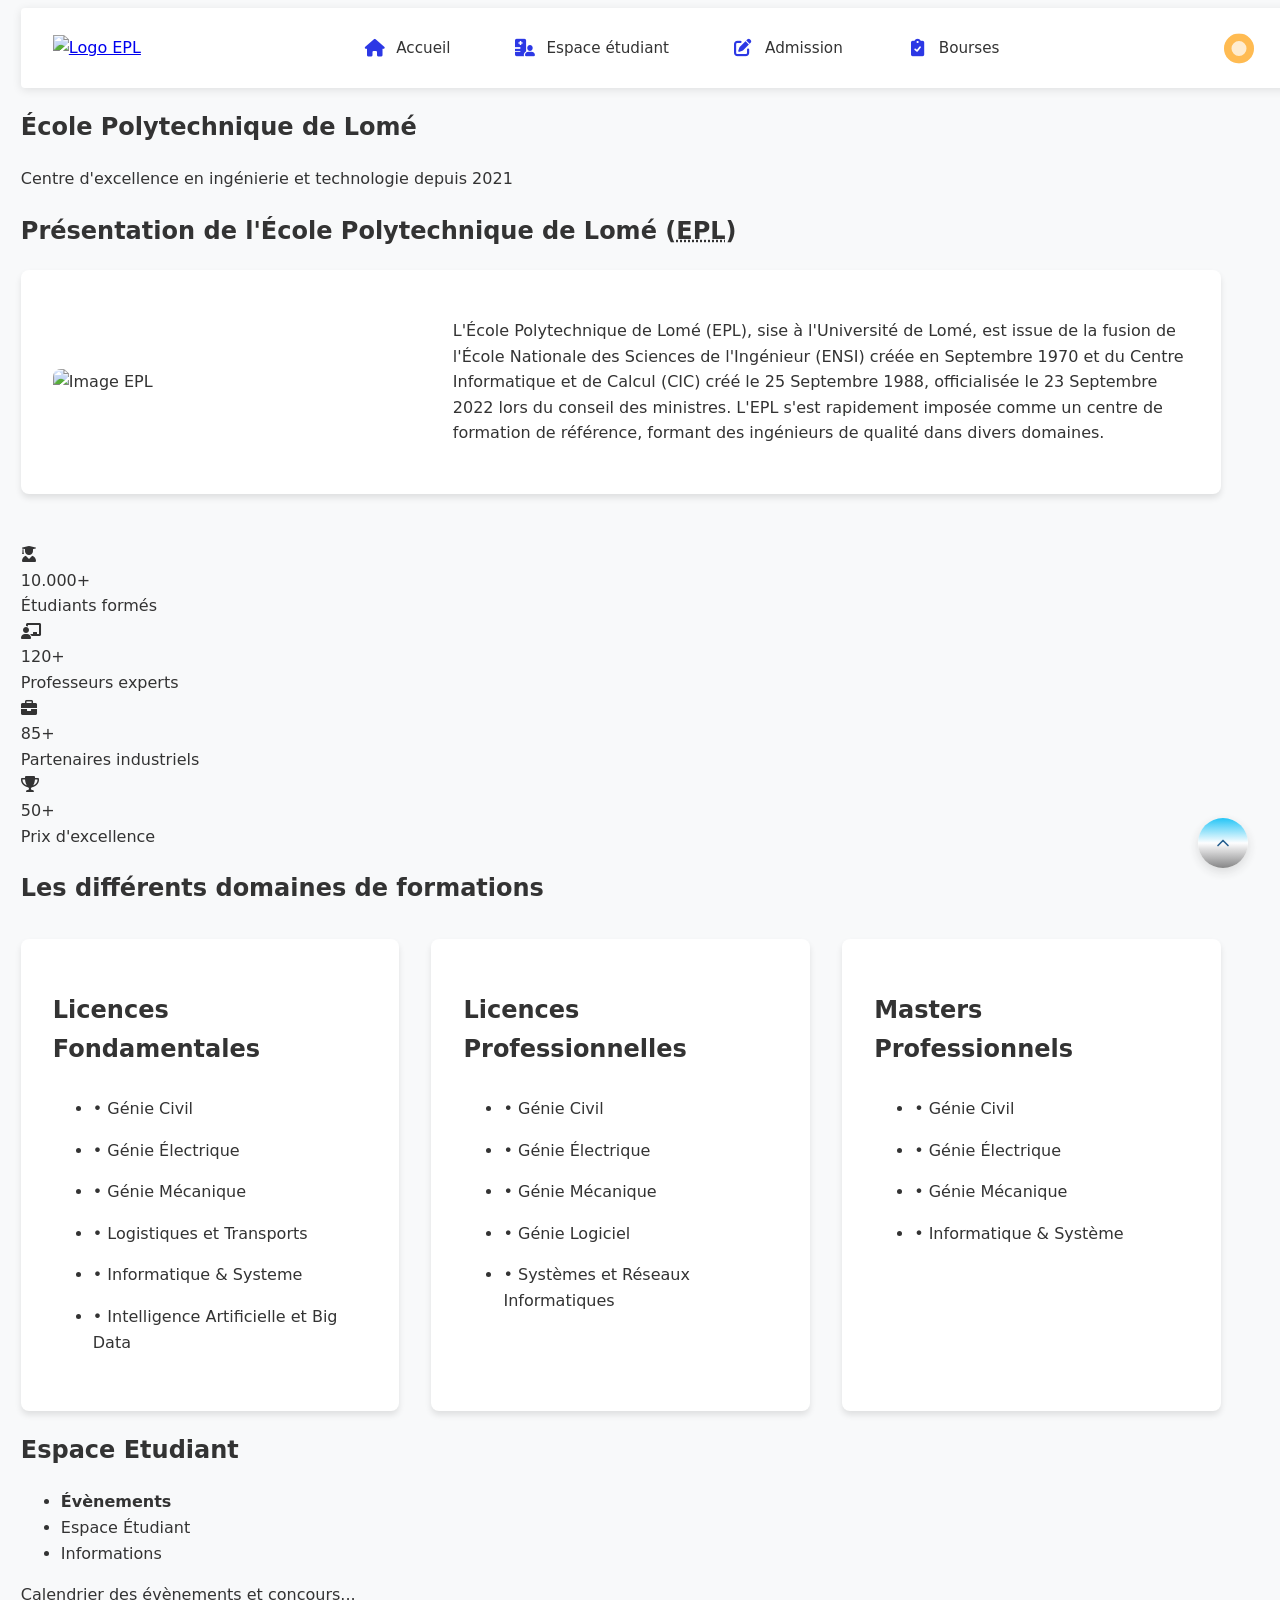
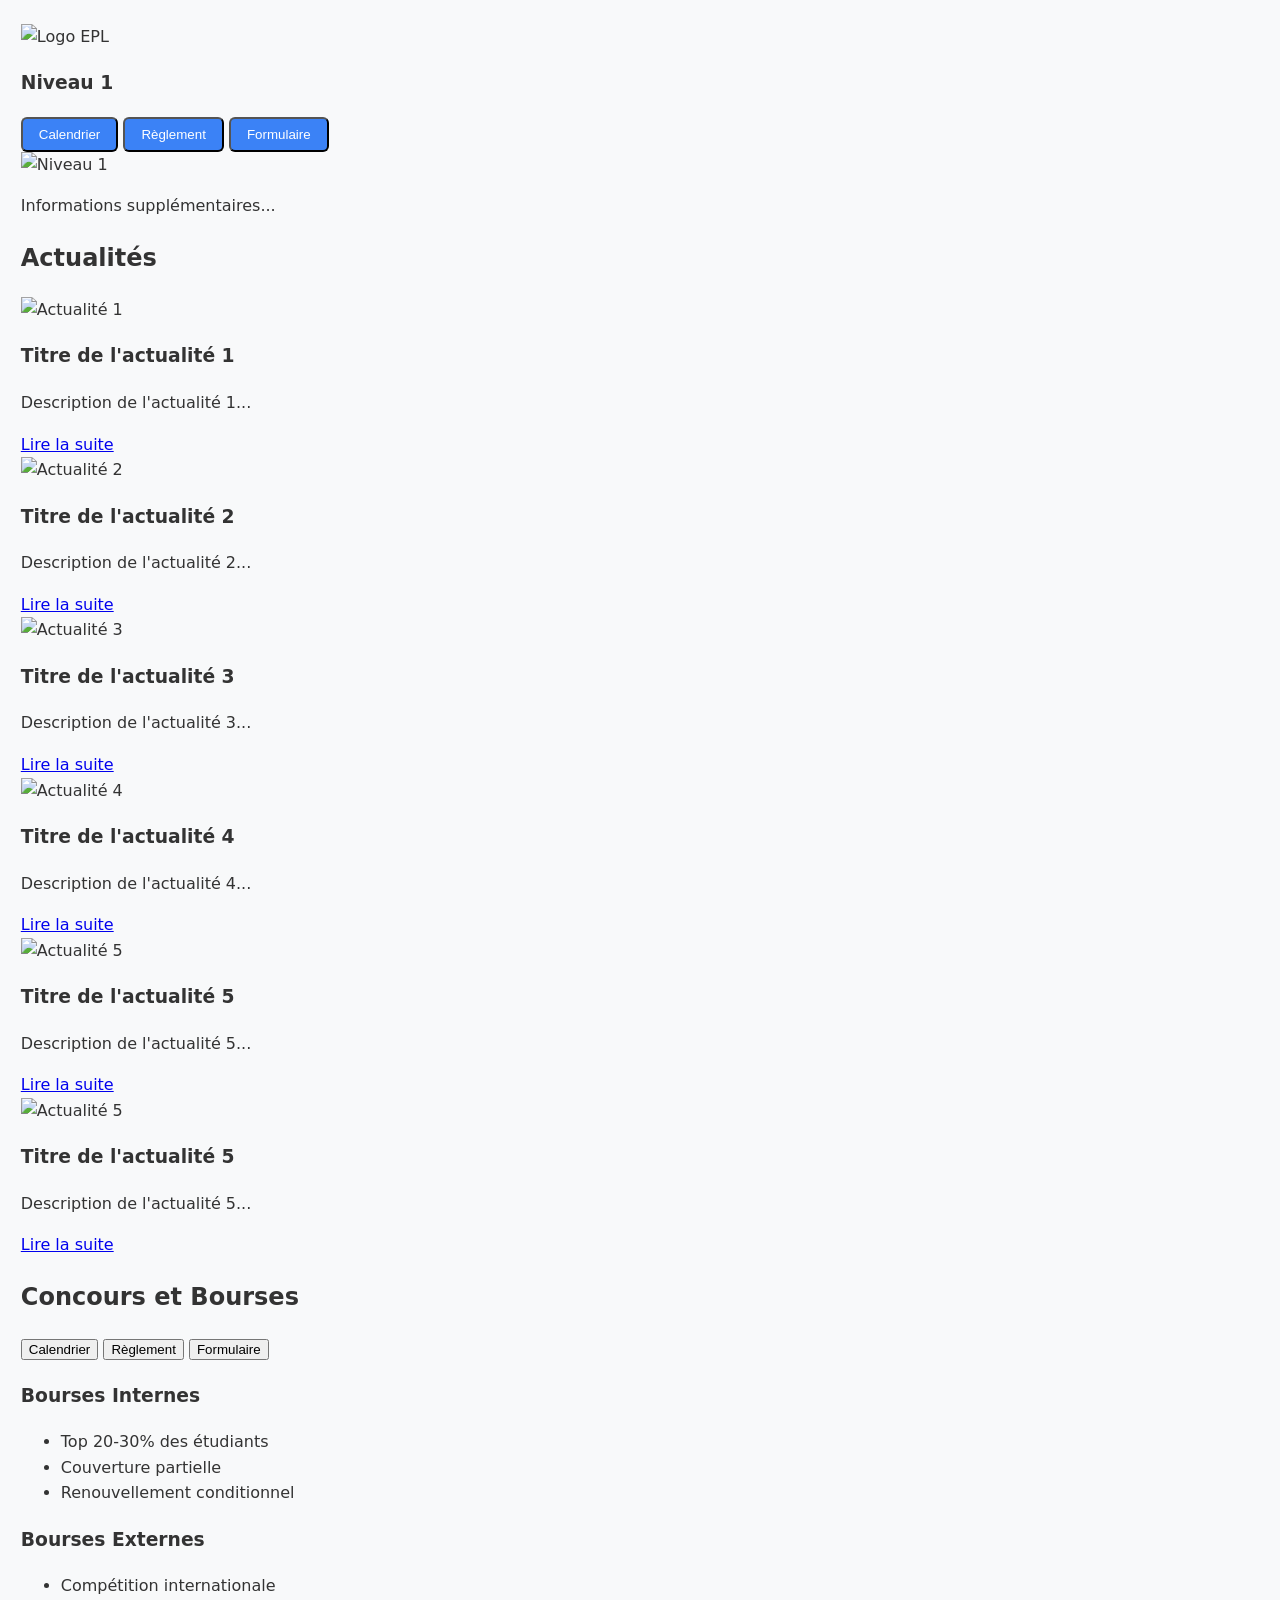
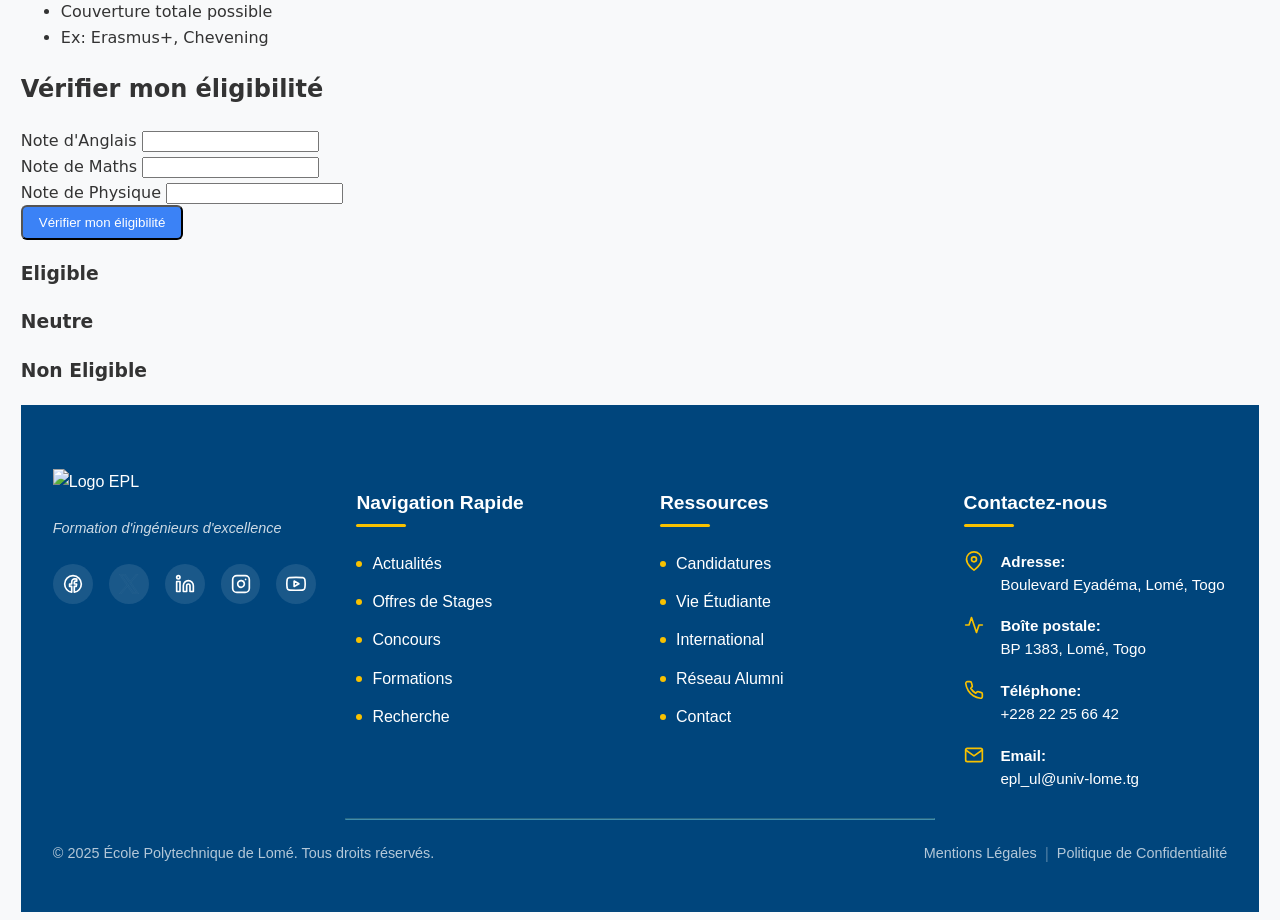
==== commit 54a66311: "L'ajout de la section statistique dans l'html" ====
--- a/html/index.html
+++ b/html/index.html
@@ -135,6 +135,37 @@
           qualité dans divers domaines.
         </p>
       </div>
+
+      <div class="chambre-statistiques">
+        <div class="element-statistique">
+            <div class="icones-statistique">
+                <i class="fas fa-user-graduate"></i>
+            </div>
+            <div class="nombres-statistique" id="compteurEtudiants">10.000+</div>
+            <div class="texte-statistique">Étudiants formés</div>
+        </div>
+        <div class="element-statistique">
+            <div class="icones-statistique">
+                <i class="fas fa-chalkboard-teacher"></i>
+            </div>
+            <div class="nombres-statistique" id="CompteurProffesseurs">120+</div>
+            <div class="texte-statistique">Professeurs experts</div>
+        </div>
+        <div class="element-statistique">
+            <div class="icones-statistique">
+                <i class="fas fa-briefcase"></i>
+            </div>
+            <div class="nombres-statistique" id="CompteurPartenaires">85+</div>
+            <div class="texte-statistique">Partenaires industriels</div>
+        </div>
+        <div class="element-statistique">
+          <div class="icones-statistique">
+              <i class="fas fa-trophy"></i>
+          </div>
+          <div class="nombres-statistique" id="CompteurPrix">50+</div>
+          <div class="texte-statistique">Prix d'excellence</div>
+        </div>
+    </div>
     </section>
 
     <!-- Départements -->
--- a/css/accueil.css
+++ b/css/accueil.css
@@ -155,6 +155,7 @@
     }
 }
 
+
 /* Variables */
 
 :root {
@@ -174,7 +175,7 @@
     overflow-x: hidden;
     font-family: 'Segoe UI', system-ui, sans-serif;
     line-height: 1.6;
-    padding: 0% 1%; 
+    padding: 0% 1%;
     color: var(--text-color);
     background-color: var(--background);
 }
@@ -383,4 +384,49 @@
 
 section {
     animation: fadeIn 0.6s ease-out;
-}+}
+
+.section-one {
+    background-size: cover;
+    background-position: center;
+    transition: background-image 1s ease-in-out;
+}
+
+
+/* animations.css */
+
+[data-animate] {
+    transition-property: opacity, transform;
+    will-change: opacity, transform;
+}
+
+
+/* Variantes d'animations */
+
+.animate-fade-in {
+    animation: fadeIn 0.8s ease-out forwards;
+}
+
+@keyframes fadeIn {
+    from {
+        opacity: 0;
+    }
+    to {
+        opacity: 1;
+    }
+}
+
+.animate-slide-up {
+    animation: slideUp 0.8s cubic-bezier(0.4, 0, 0.2, 1) forwards;
+}
+
+@keyframes slideUp {
+    from {
+        opacity: 0;
+        transform: translateY(50px);
+    }
+    to {
+        opacity: 1;
+        transform: translateY(0);
+    }
+}
--- a/css/footer.css
+++ b/css/footer.css
@@ -224,50 +224,43 @@
     color: rgba(255, 255, 255, 0.3);
 }
 
-/* Modification du bouton de retour en haut */
+/*BOUTON RETOUR EN HAUT
+Styles pour la fonctionnalité du bouton retour en haut */
 .back-to-top {
     position: fixed;
     bottom: 2rem;
     right: 2rem;
-    width: 45px;
-    height: 45px;
-    background: #f8c100; /* Utilisation de la couleur d'accent de votre site */
+    width: 50px;
+    height: 50px;
+    background:linear-gradient( rgb(0, 188, 245), #ffffff, #727272); /* Couleur de fond */
     border-radius: 50%;
     display: flex;
     align-items: center;
     justify-content: center;
-    box-shadow: 0 4px 10px rgba(0, 0, 0, 0.2);
-    transition: all 0.3s ease;
-    opacity: 0;
-    visibility: hidden; /* Masqué par défaut */
+    box-shadow: 0 4px 12px rgba(0, 0, 0, 0.15);
+    transition: all 0.3s ease;
+    opacity: 0.85;
     z-index: 999;
-    border: 2px solid rgba(255, 255, 255, 0.2);
-}
-
-.back-to-top.show {
-    opacity: 1;
-    visibility: visible;
+}
+
+#backToTopButton.show {
+    opacity: 1;
 }
 
 .back-to-top:hover {
-    background: #ffffff;
-    transform: translateY(-3px);
-    box-shadow: 0 6px 12px rgba(0, 0, 0, 0.25);
+    opacity: 1;
+    transform: translateY(-5px);
+    box-shadow: 0 6px 15px rgba(0, 0, 0, 0.25);
 }
 
 .back-to-top-icon {
     width: 20px;
     height: 20px;
     fill: none;
-    stroke: #00457c; /* Couleur de fond du footer */
-    stroke-width: 2.5;
+    stroke: #00457c;
+    stroke-width: 2;
     stroke-linecap: round;
     stroke-linejoin: round;
-    transition: stroke 0.3s ease;
-}
-
-.back-to-top:hover .back-to-top-icon {
-    stroke: #f8c100;
 }
 hr {
     border-color: #7ed6df;
--- a/css/toggle.css
+++ b/css/toggle.css
@@ -1,83 +1,83 @@
-.toggle-checkbox {
-    position: absolute;
-    opacity: 0;
-    cursor: pointer;
-    height: 0;
-    width: 0;
-}
-
-.toggle-slot {
-    font-size: 10px;
-    position: relative;
-    height: 3.5em;
-    width: 7em;
-    border: 0px solid transparent;
-    border-radius: 10em;
-    background-color: white;
-    transition: background-color 250ms;
-}
-
-.toggle-checkbox:checked ~ .toggle-slot {
-    background-color: #374151;
-}
-
-.toggle-button {
-    transform: translate(0.3em, 0.25em);
-    position: absolute;
-    height: 3em;
-    width: 3em;
-    border-radius: 50%;
-    background-color: #ffeccf;
-    box-shadow: inset 0px 0px 0px 0.75em #ffbb52;
-    transition: background-color 250ms, border-color 250ms, transform 500ms cubic-bezier(.26, 2, .46, .71);
-}
-
-.toggle-checkbox:checked ~ .toggle-slot .toggle-button {
-    background-color: #485367;
-    box-shadow: inset 0px 0px 0px 0.75em white;
-    transform: translate(3.65em, 0.25em);
-}
-
-.sun-icon {
-    position: absolute;
-    height: 6em;
-    width: 6em;
-    color: #ffbb52;
-}
-
-.sun-icon-wrapper {
-    position: absolute;
-    height: 6em;
-    width: 6em;
-    opacity: 1;
-    transform: translate(2em, 2em) rotate(15deg);
-    transform-origin: 50% 50%;
-    transition: opacity 150ms, transform 500ms cubic-bezier(.26, 2, .46, .71);
-}
-
-.toggle-checkbox:checked ~ .toggle-slot .sun-icon-wrapper {
-    opacity: 0;
-    transform: translate(3em, 2em) rotate(0deg);
-}
-
-.moon-icon {
-    position: absolute;
-    height: 6em;
-    width: 6em;
-    color: white;
-}
-
-.moon-icon-wrapper {
-    position: absolute;
-    height: 6em;
-    width: 6em;
-    opacity: 0;
-    transform: translate(11em, 2em) rotate(0deg);
-    transform-origin: 50% 50%;
-    transition: opacity 150ms, transform 500ms cubic-bezier(.26, 2.5, .46, .71);
-}
-
-.toggle-checkbox:checked ~ .toggle-slot .moon-icon-wrapper {
-    opacity: 1;
-    transform: translate(2em, 2em) rotate(-15deg);
-}+ .toggle-checkbox {
+     position: absolute;
+     opacity: 0;
+     cursor: pointer;
+     height: 0;
+     width: 0;
+ }
+ 
+ .toggle-slot {
+     font-size: 10px;
+     position: relative;
+     height: 3.5em;
+     width: 7em;
+     border: 0px solid transparent;
+     border-radius: 10em;
+     background-color: white;
+     transition: background-color 250ms;
+ }
+ 
+ .toggle-checkbox:checked ~ .toggle-slot {
+     background-color: #374151;
+ }
+ 
+ .toggle-button {
+     transform: translate(0.3em, 0.25em);
+     position: absolute;
+     height: 3em;
+     width: 3em;
+     border-radius: 50%;
+     background-color: #ffeccf;
+     box-shadow: inset 0px 0px 0px 0.75em #ffbb52;
+     transition: background-color 250ms, border-color 250ms, transform 500ms cubic-bezier(.26, 2, .46, .71);
+ }
+ 
+ .toggle-checkbox:checked ~ .toggle-slot .toggle-button {
+     background-color: #485367;
+     box-shadow: inset 0px 0px 0px 0.75em white;
+     transform: translate(3.65em, 0.25em);
+ }
+ 
+ .sun-icon {
+     position: absolute;
+     height: 6em;
+     width: 6em;
+     color: #ffbb52;
+ }
+ 
+ .sun-icon-wrapper {
+     position: absolute;
+     height: 6em;
+     width: 6em;
+     opacity: 1;
+     transform: translate(2em, 2em) rotate(15deg);
+     transform-origin: 50% 50%;
+     transition: opacity 150ms, transform 500ms cubic-bezier(.26, 2, .46, .71);
+ }
+ 
+ .toggle-checkbox:checked ~ .toggle-slot .sun-icon-wrapper {
+     opacity: 0;
+     transform: translate(3em, 2em) rotate(0deg);
+ }
+ 
+ .moon-icon {
+     position: absolute;
+     height: 6em;
+     width: 6em;
+     color: white;
+ }
+ 
+ .moon-icon-wrapper {
+     position: absolute;
+     height: 6em;
+     width: 6em;
+     opacity: 0;
+     transform: translate(11em, 2em) rotate(0deg);
+     transform-origin: 50% 50%;
+     transition: opacity 150ms, transform 500ms cubic-bezier(.26, 2.5, .46, .71);
+ }
+ 
+ .toggle-checkbox:checked ~ .toggle-slot .moon-icon-wrapper {
+     opacity: 1;
+     transform: translate(2em, 2em) rotate(-15deg);
+ }
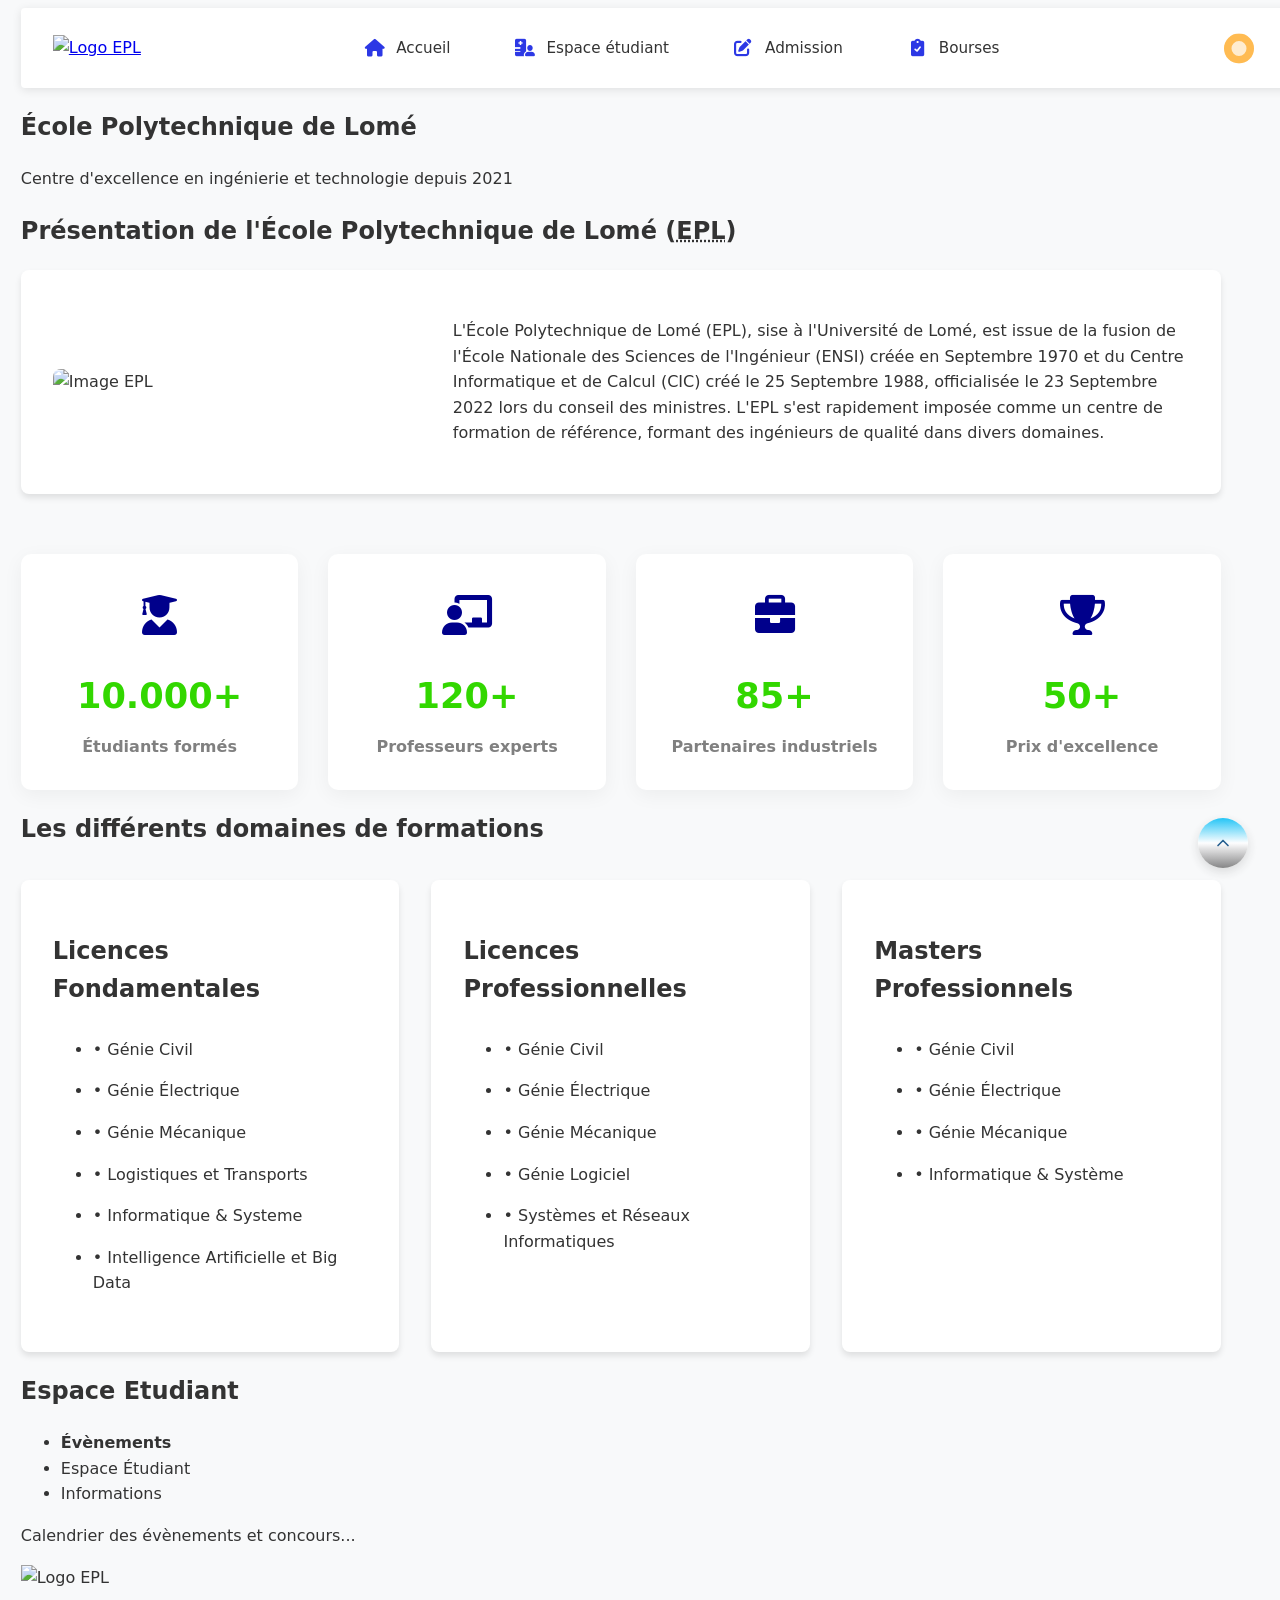
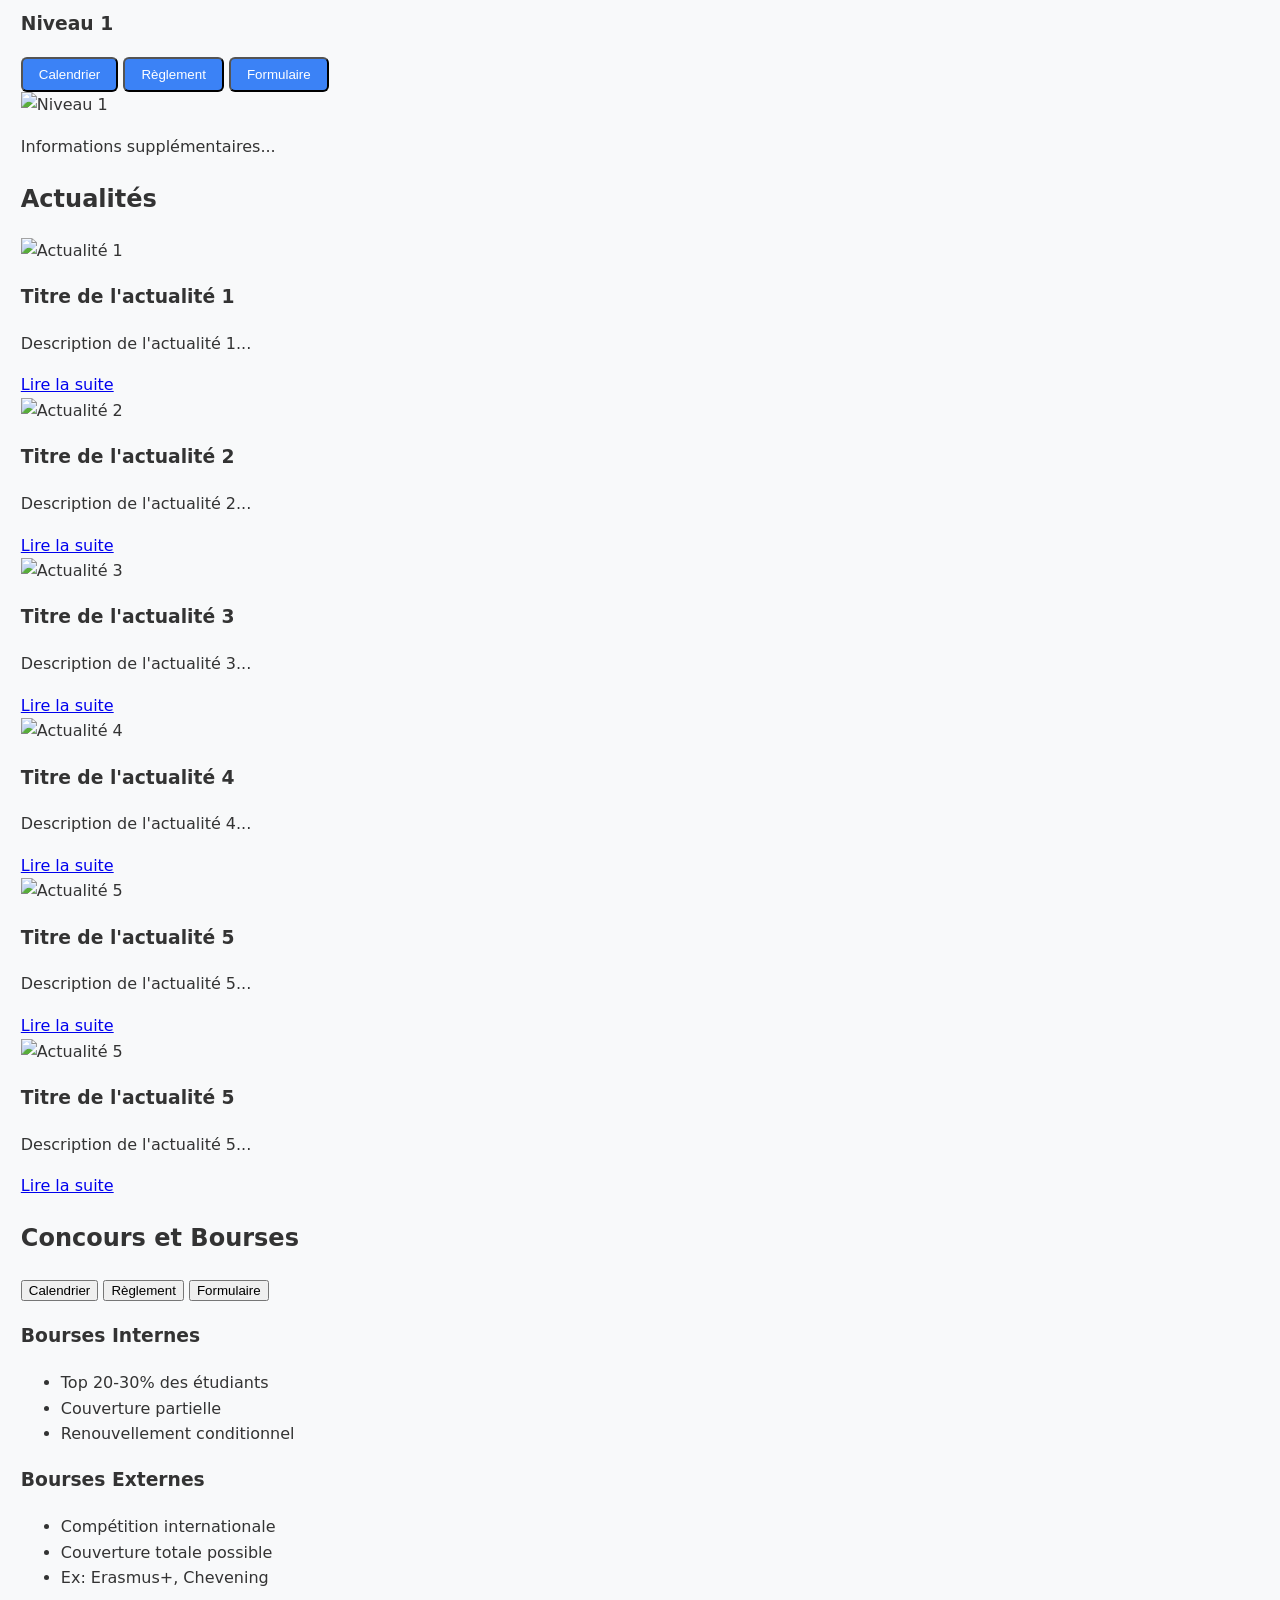
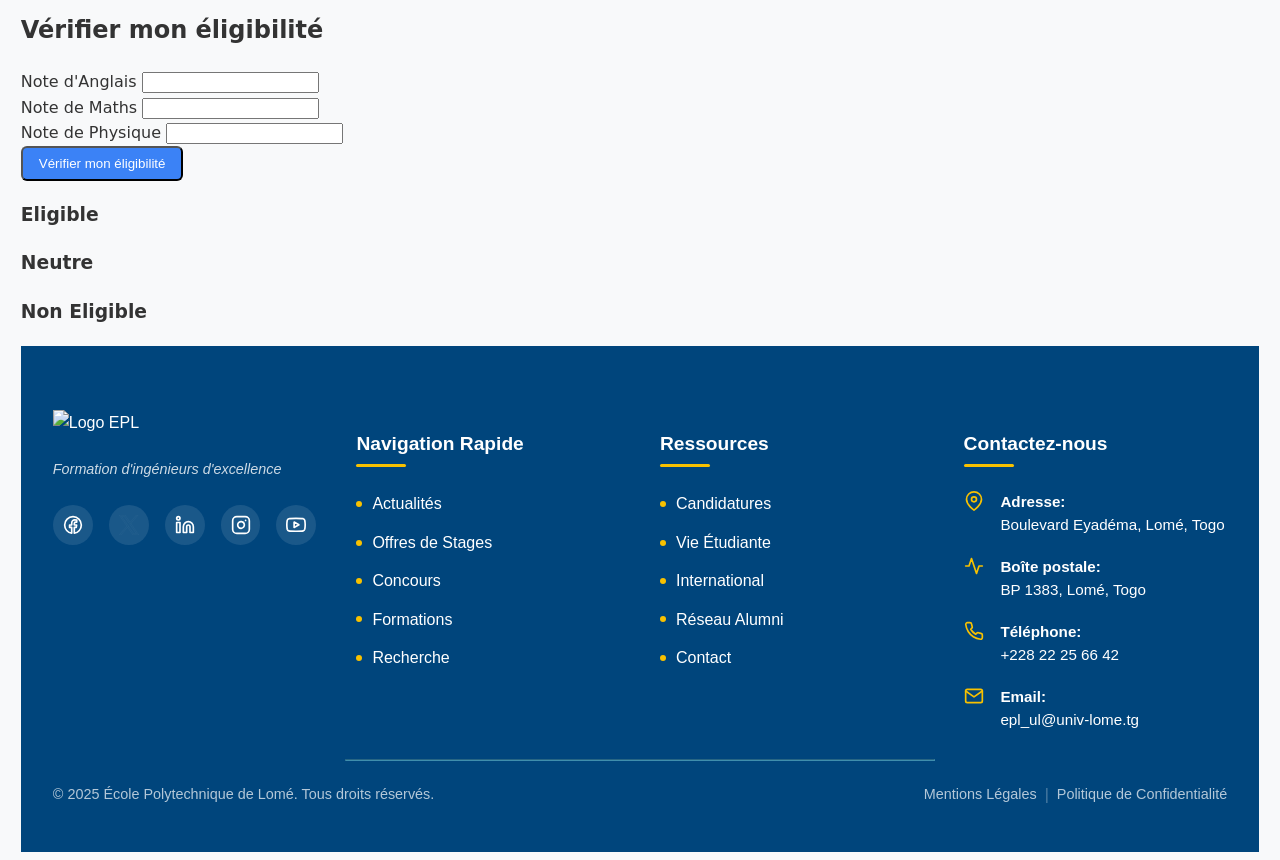
==== commit f692c9a0: "L'ajout de statistiques.css" ====
--- a/html/index.html
+++ b/html/index.html
@@ -39,6 +39,7 @@
   <link rel="stylesheet" href="../css/actuEvnentResponsive.css">
   <link rel="stylesheet" href="../css/InfosBourses.css">
   <link rel="stylesheet" href="https://cdnjs.cloudflare.com/ajax/libs/font-awesome/6.0.0-beta3/css/all.min.css">
+  <link rel="stylesheet" href="../css/statistiques.css">
 
   <!-- Google Fonts -->
   <link rel="preconnect" href="https://fonts.googleapis.com">
--- a/css/statistiques.css
+++ b/css/statistiques.css
@@ -0,0 +1,41 @@
+.chambre-statistiques {
+    display: grid;
+    grid-template-columns: repeat(auto-fit, minmax(250px, 1fr));
+    gap: 30px;
+    max-width: 1200px;
+    margin: 60px auto 0;
+}
+
+.element-statistique {
+    background-color: white;
+    padding: 30px;
+    border-radius: 10px;
+    text-align: center;
+    box-shadow: 0 5px 20px rgba(0, 0, 0, 0.05);
+    transition: transform 0.3s ease, box-shadow 0.3s ease;
+}
+
+.element-statistique:hover {
+    transform: translateY(-10px);
+    box-shadow: 0 15px 30px rgba(0, 0, 0, 0.1);
+}
+
+.icones-statistique {
+    font-size: 2.5rem;
+    color: darkblue;
+    margin-bottom: 20px;
+}
+.nombres-statistique {
+    font-size: 2.2rem;
+    font-weight: 700;
+    color: rgb(50, 215, 0);
+    margin-bottom: 10px;
+}
+
+.texte-statistique {
+    color: gray;
+    font-size: 1rem;
+    font-weight: 800;
+}
+
+
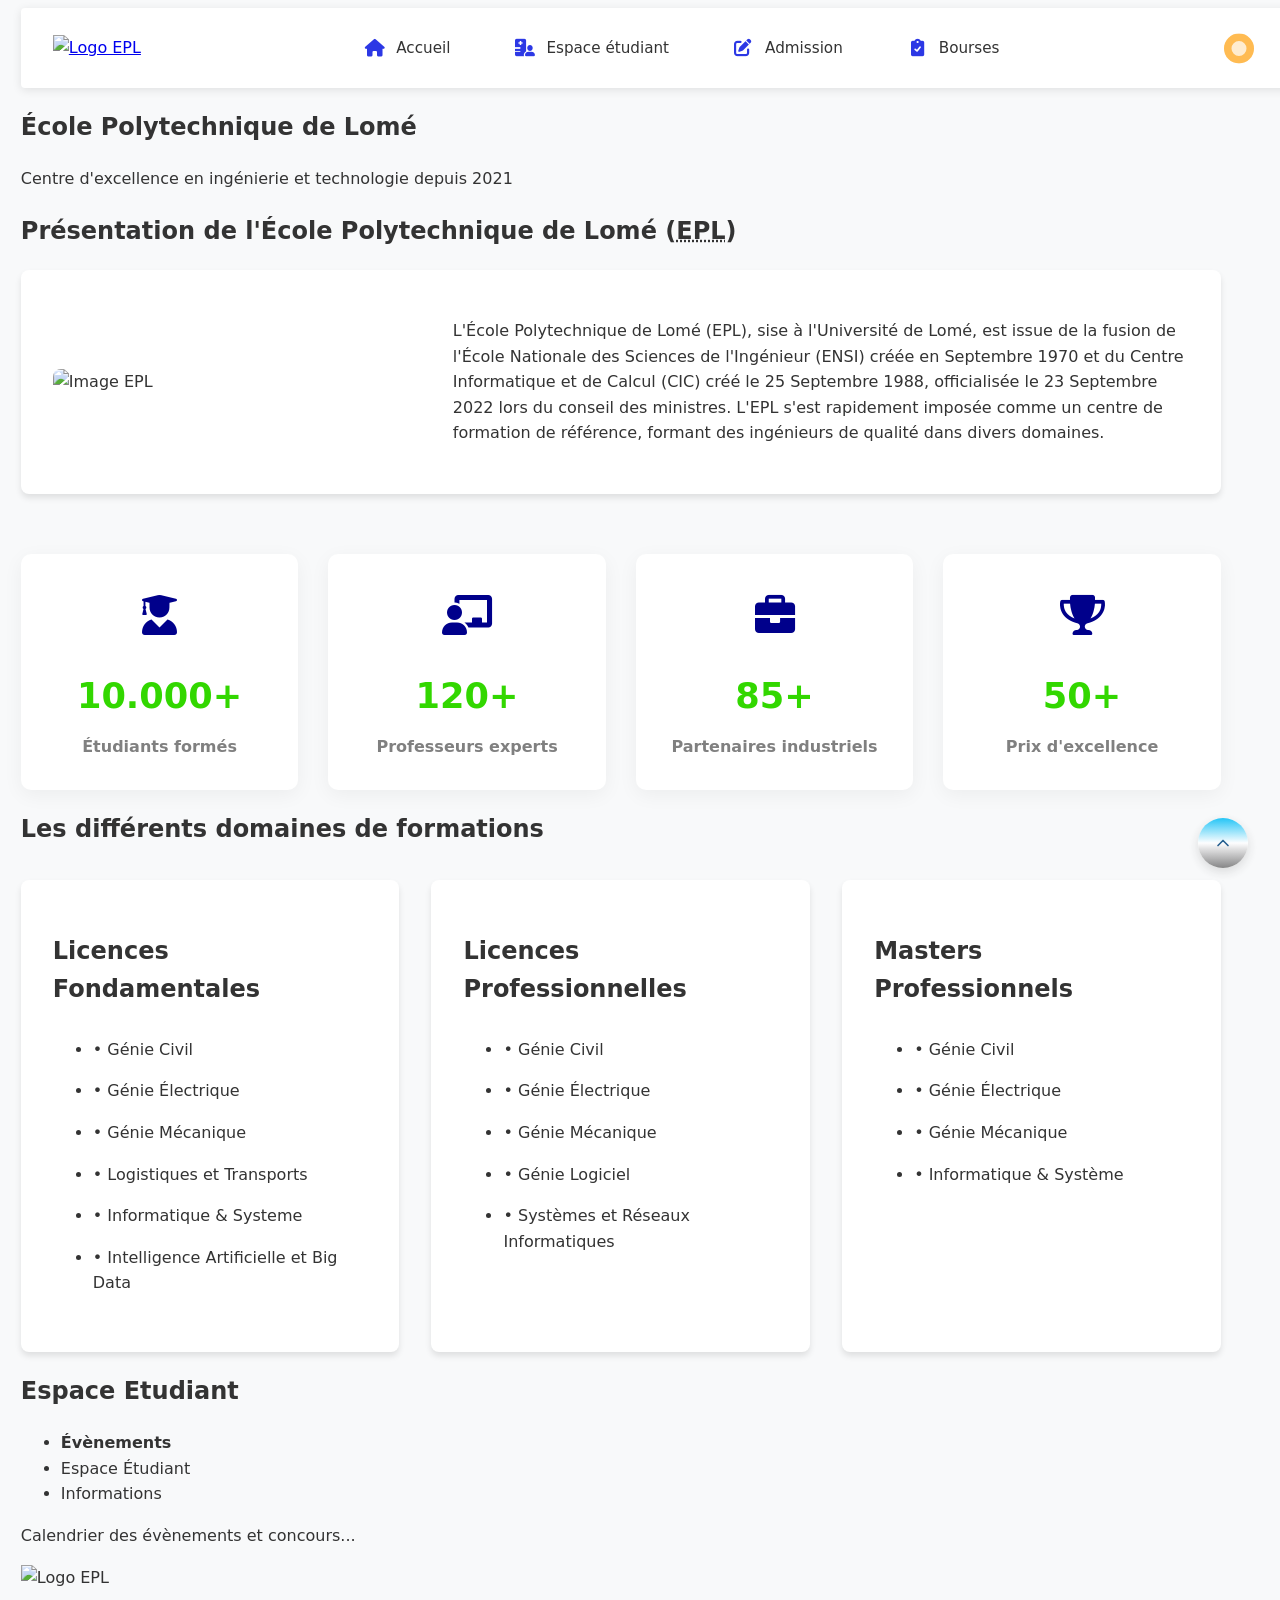
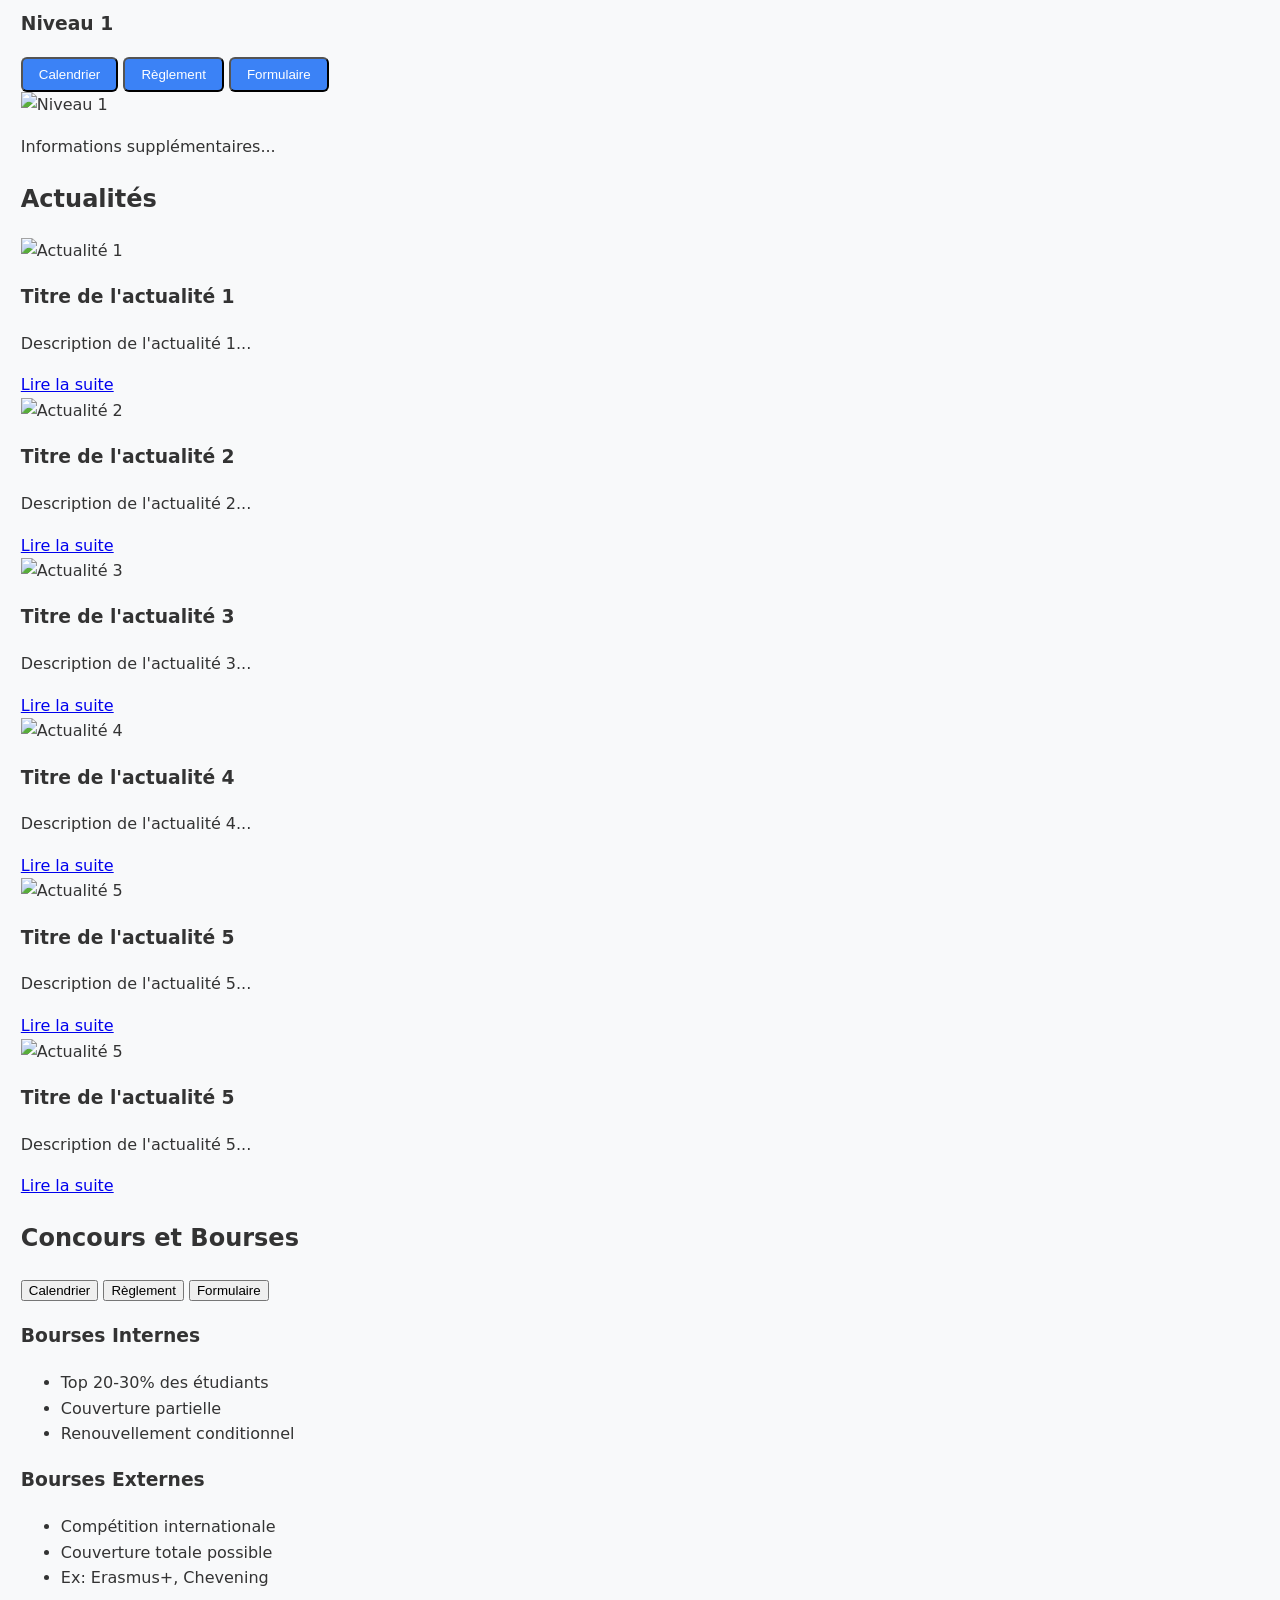
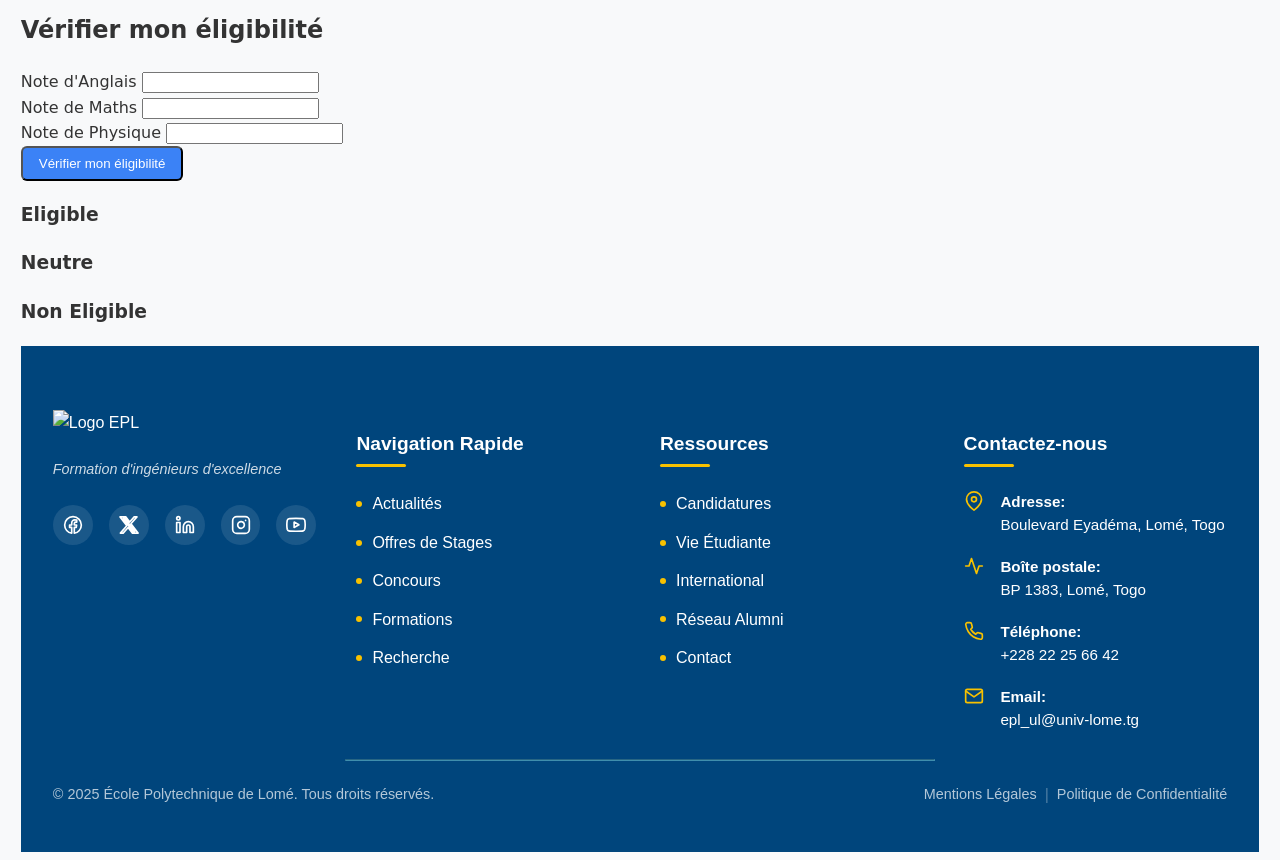
==== commit 3e0c1187: "Revue du footer (html)" ====
--- a/html/index.html
+++ b/html/index.html
@@ -385,12 +385,12 @@
 
 
   <!-- Footer -->
-  <footer class="footer" id="footer" data-animation="fade-up" data-delay="1600">
+  <footer class="footer">
     <div class="footer-container">
       <!-- Colonne 1: Logo & Réseaux Sociaux -->
       <div class="footer-column">
         <div class="footer-logo">
-          <img src="LogoEPL.png" alt="Logo EPL" class="footer-logo-img">
+          <img src="Site_web_EPL\Image\logoepl..png" alt="Logo EPL" class="footer-logo-img">
           <p class="footer-slogan">Formation d'ingénieurs d'excellence</p>
         </div>
         <div class="footer-social">
@@ -402,10 +402,9 @@
             </svg>
           </a>
           <a href="https://twitter.com/Epl_Univlome" class="social-link" aria-label="Twitter">
-            <svg class="social-icon" viewBox="0 0 1200 1227">
-              <path
-                d="M714.163 519.284 1160.89 0h-105.86L667.137 450.887 357.328 0H0l468.492 681.821L0 1226.37h105.866l409.625-476.152 327.181 476.152H1200L714.137 519.284h.026ZM569.165 687.828l-47.468-67.894-377.686-540.24h162.604l304.797 435.991 47.468 67.894 396.2 566.721H892.476L569.165 687.854v-.026Z">
-              </path>
+            <svg class="social-icon" viewBox="0 0 24 24">
+              <!-- Nouveau path pour l'icône X (Twitter) -->
+              <path d="M18.244 2.25h3.308l-7.227 8.26 8.502 11.24H16.17l-5.214-6.817L4.99 21.75H1.68l7.73-8.835L1.254 2.25H8.08l4.713 6.231zm-1.161 17.52h1.833L7.084 4.126H5.117z"></path>
             </svg>
           </a>
           <a href="https://tr.ee/duaPZBWeW3" class="social-link" aria-label="LinkedIn">
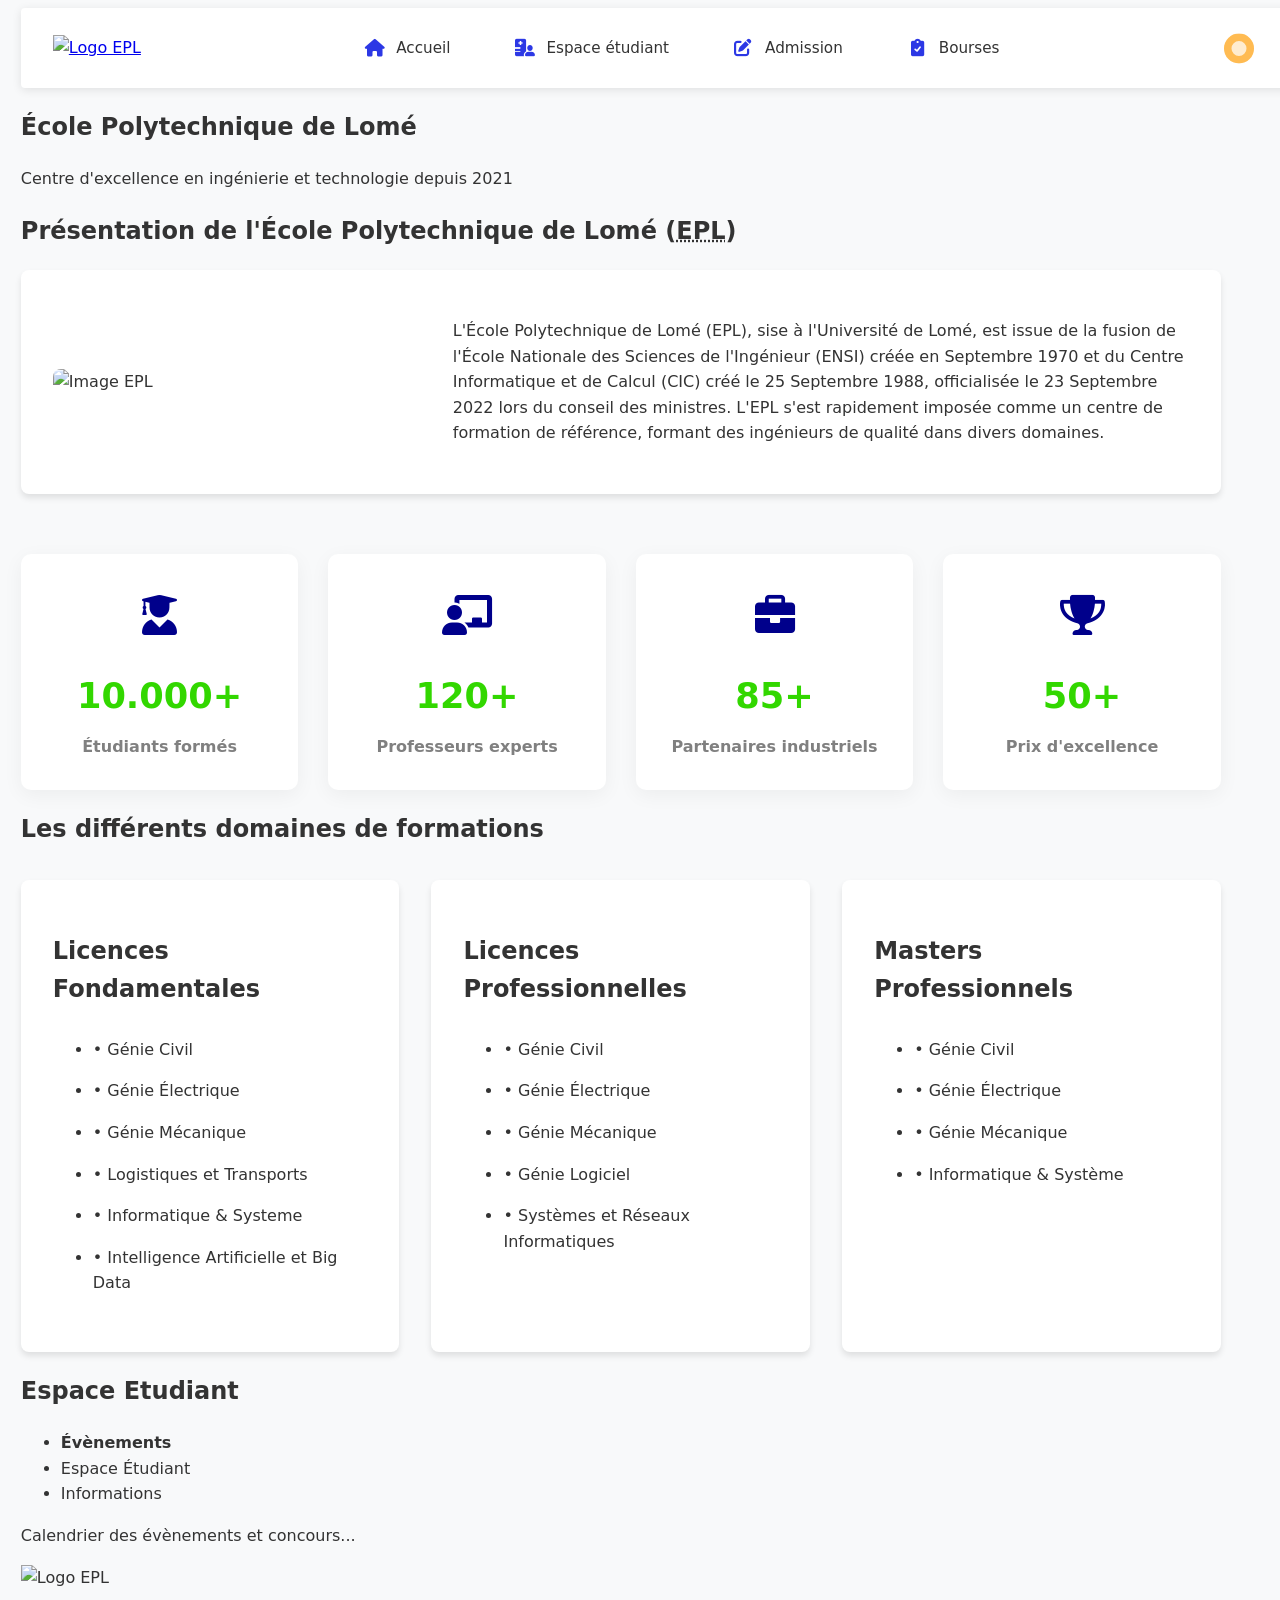
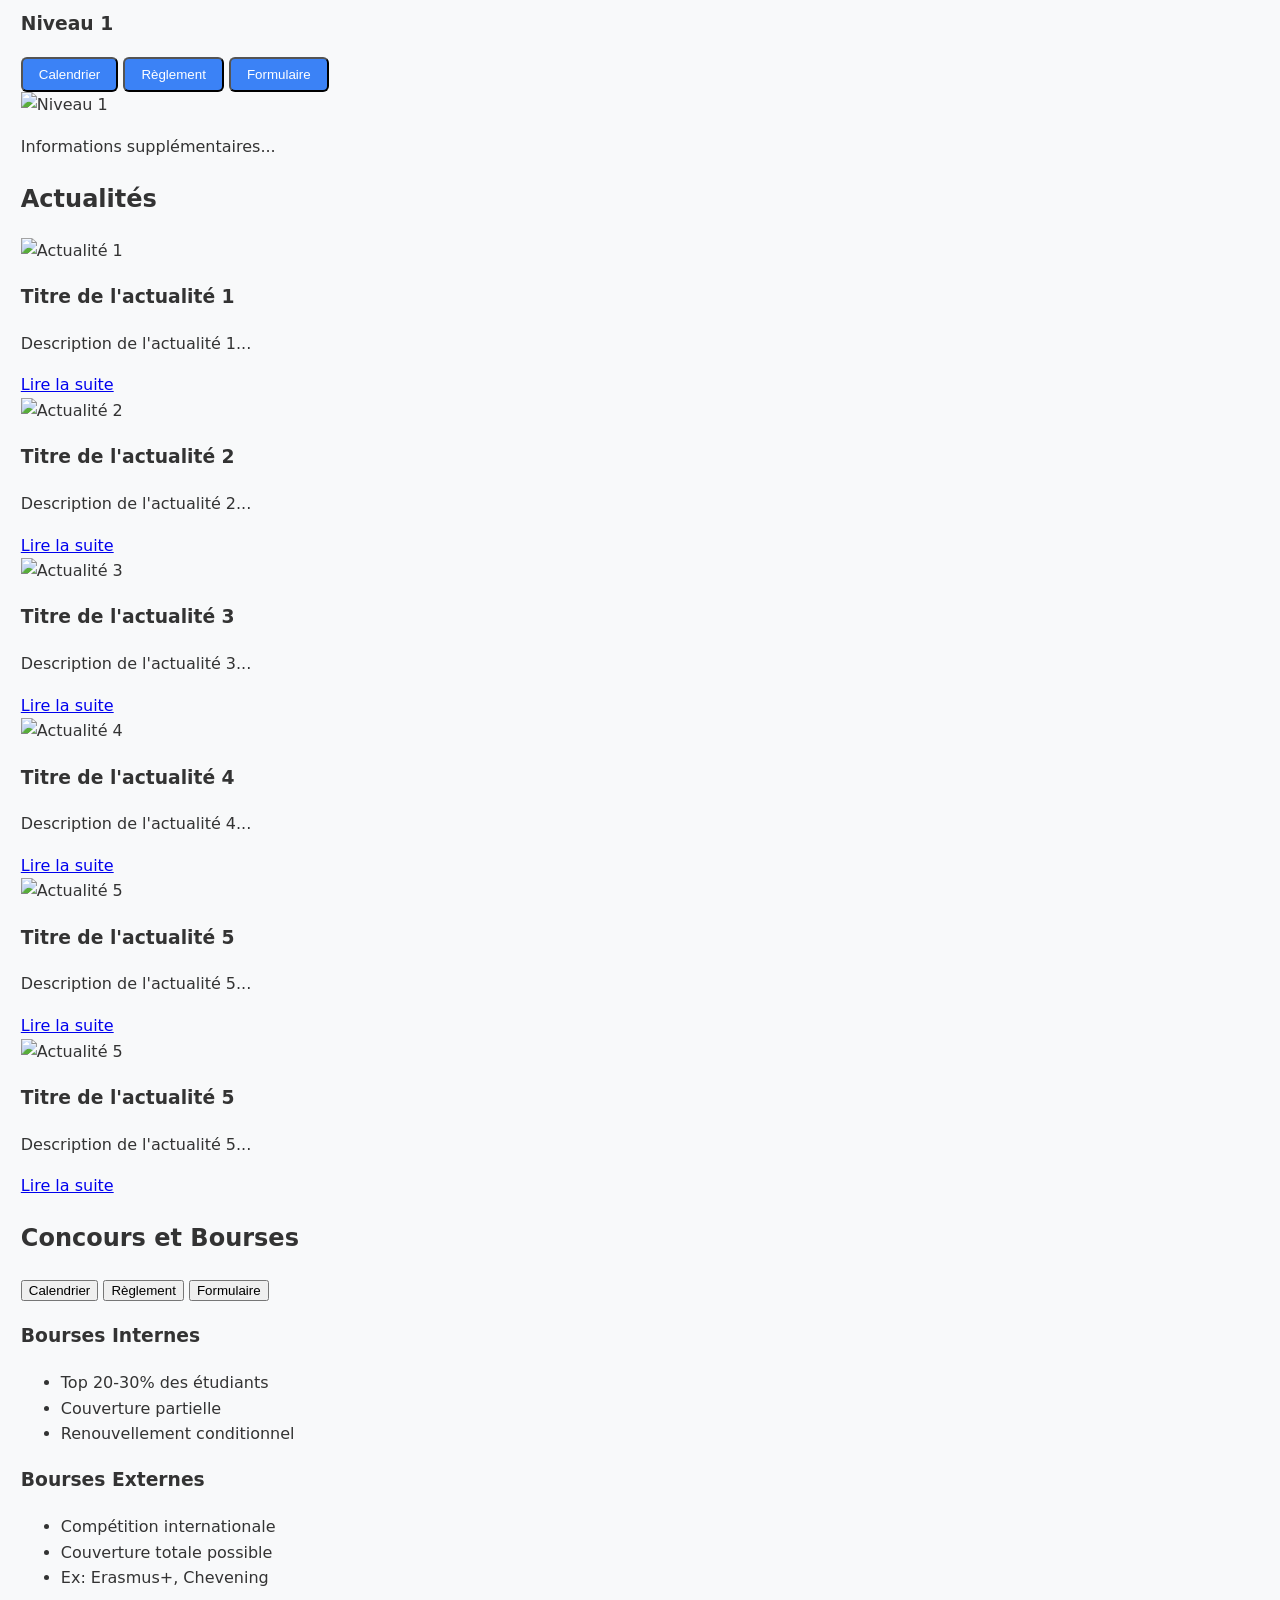
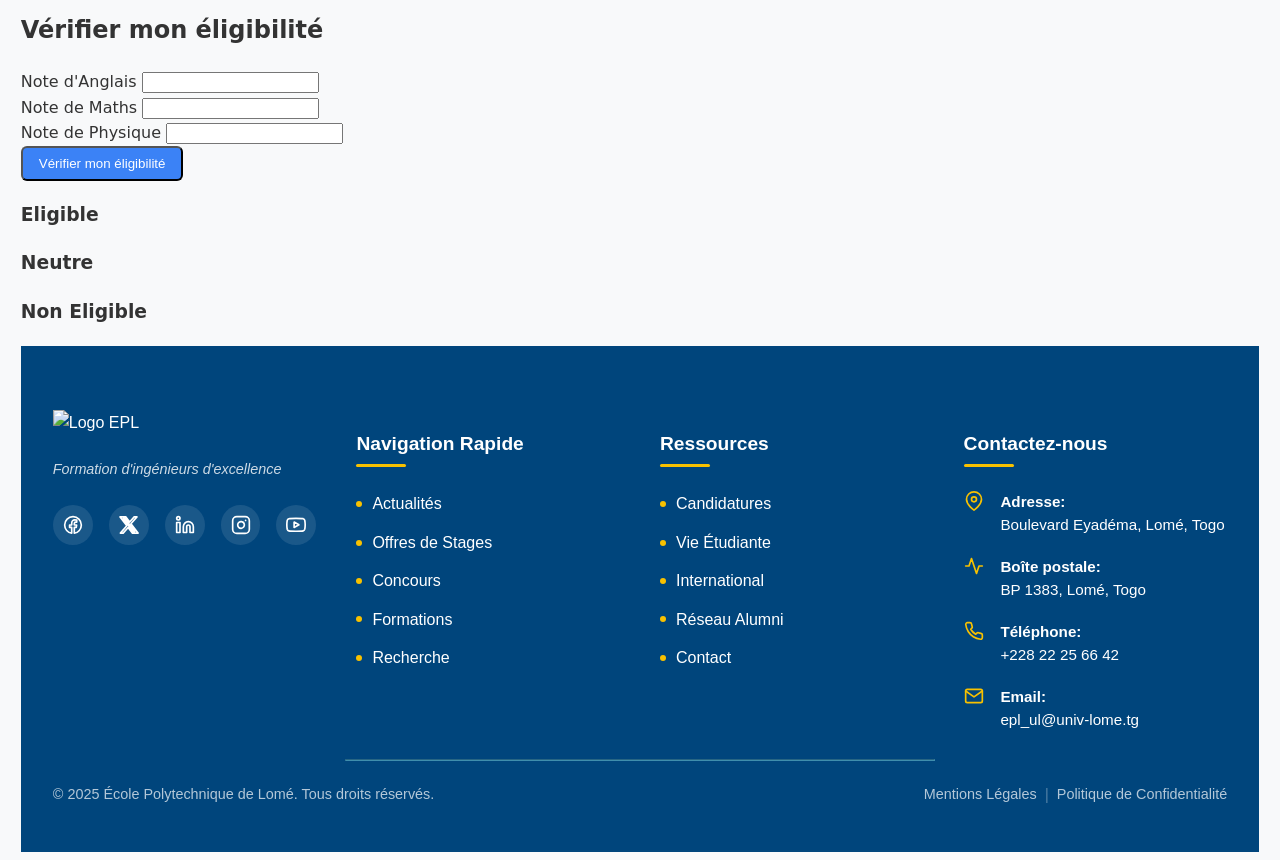
==== commit b7a27adb: "L'ajout de footer.js pour l' amelioration du boutton de retours en haut" ====
--- a/html/index.html
+++ b/html/index.html
@@ -532,6 +532,7 @@
   <script src="../js/$actuEvent.js"></script>
   <script src="../js/bg-dynamique.js"></script>
   <script src="../js/animation.js"></script>
+  <script src="../js/footer.js"></script>
 </body>
 
 </html>
--- a/css/footer.css
+++ b/css/footer.css
@@ -224,43 +224,50 @@
     color: rgba(255, 255, 255, 0.3);
 }
 
-/*BOUTON RETOUR EN HAUT
-Styles pour la fonctionnalité du bouton retour en haut */
+/* Modification du bouton de retour en haut */
 .back-to-top {
     position: fixed;
     bottom: 2rem;
     right: 2rem;
-    width: 50px;
-    height: 50px;
-    background:linear-gradient( rgb(0, 188, 245), #ffffff, #727272); /* Couleur de fond */
+    width: 45px;
+    height: 45px;
+    background: #f8c100; /* Utilisation de la couleur d'accent de votre site */
     border-radius: 50%;
     display: flex;
     align-items: center;
     justify-content: center;
-    box-shadow: 0 4px 12px rgba(0, 0, 0, 0.15);
-    transition: all 0.3s ease;
-    opacity: 0.85;
+    box-shadow: 0 4px 10px rgba(0, 0, 0, 0.2);
+    transition: all 0.3s ease;
+    opacity: 0;
+    visibility: hidden; /* Masqué par défaut */
     z-index: 999;
-}
-
-#backToTopButton.show {
+    border: 2px solid rgba(255, 255, 255, 0.2);
+}
+
+.back-to-top.show {
     opacity: 1;
+    visibility: visible;
 }
 
 .back-to-top:hover {
-    opacity: 1;
-    transform: translateY(-5px);
-    box-shadow: 0 6px 15px rgba(0, 0, 0, 0.25);
+    background: #ffffff;
+    transform: translateY(-3px);
+    box-shadow: 0 6px 12px rgba(0, 0, 0, 0.25);
 }
 
 .back-to-top-icon {
     width: 20px;
     height: 20px;
     fill: none;
-    stroke: #00457c;
-    stroke-width: 2;
+    stroke: #00457c; /* Couleur de fond du footer */
+    stroke-width: 2.5;
     stroke-linecap: round;
     stroke-linejoin: round;
+    transition: stroke 0.3s ease;
+}
+
+.back-to-top:hover .back-to-top-icon {
+    stroke: #f8c100;
 }
 hr {
     border-color: #7ed6df;
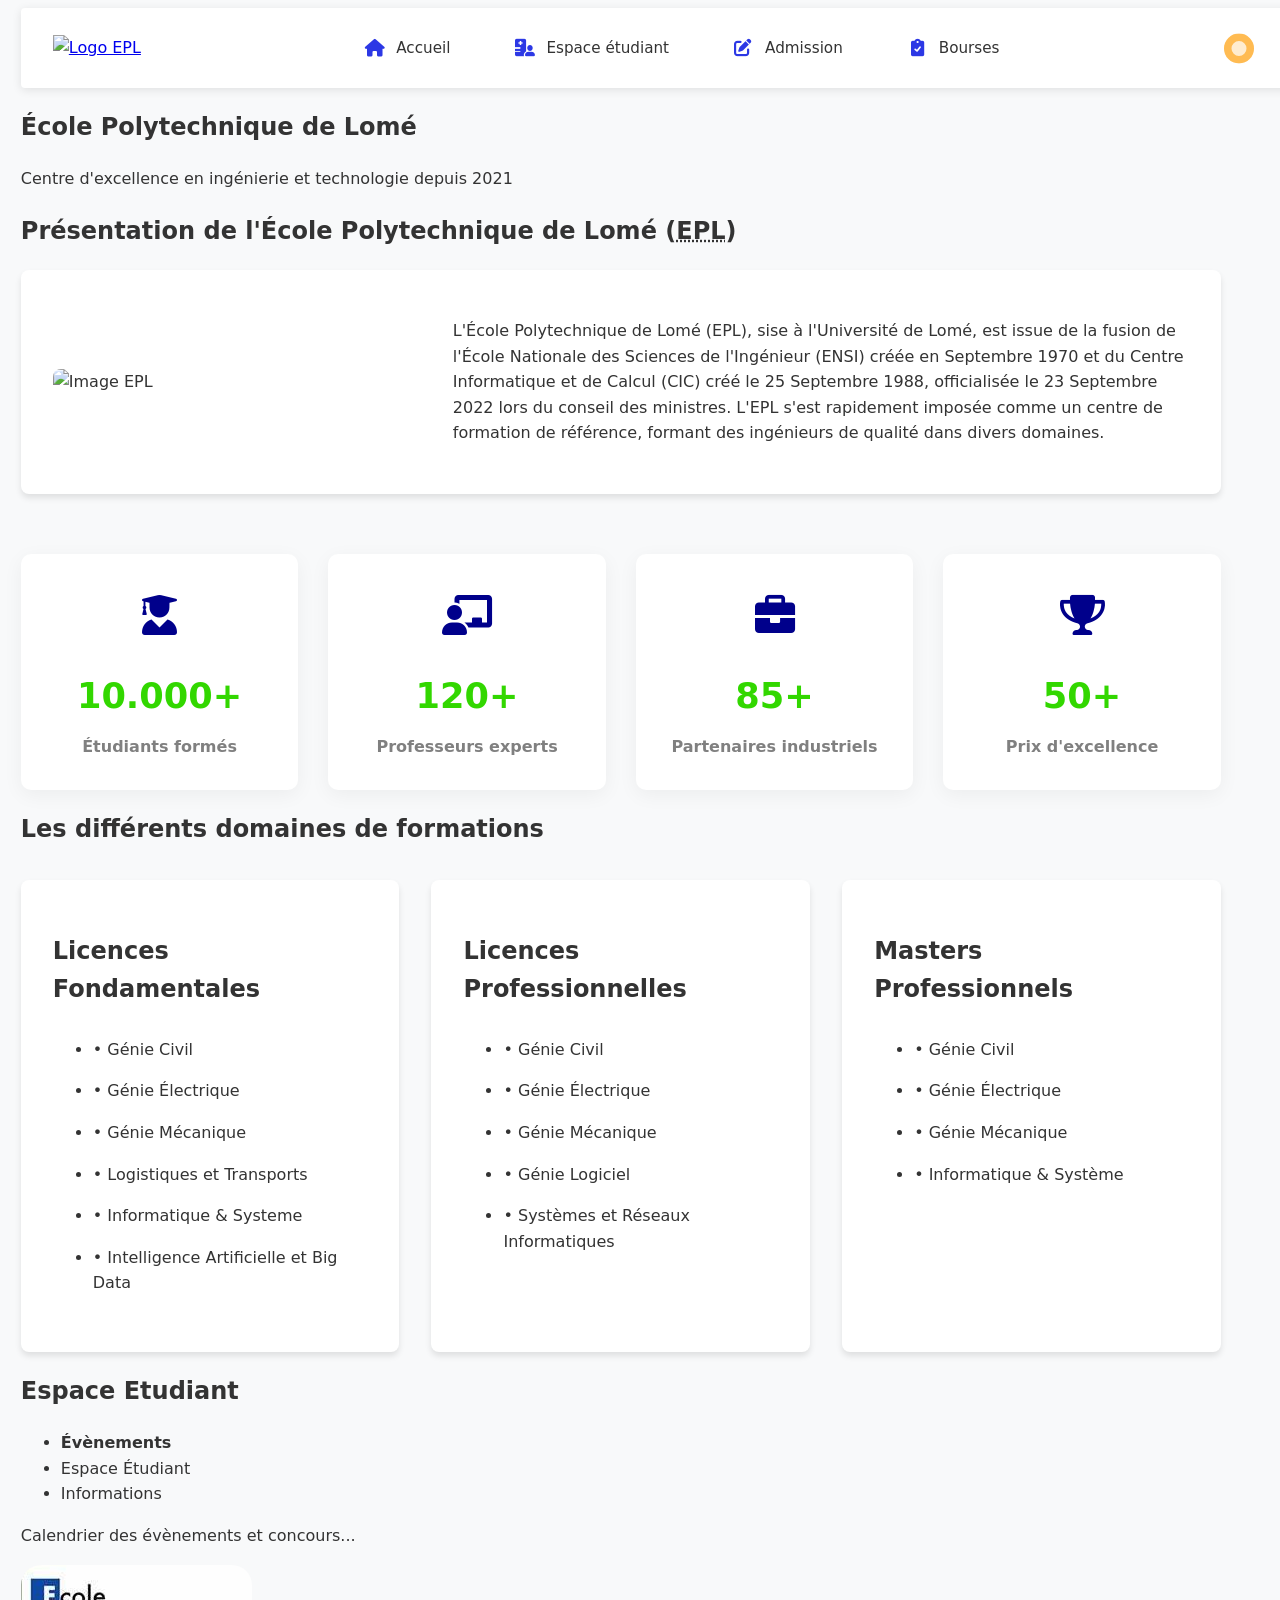
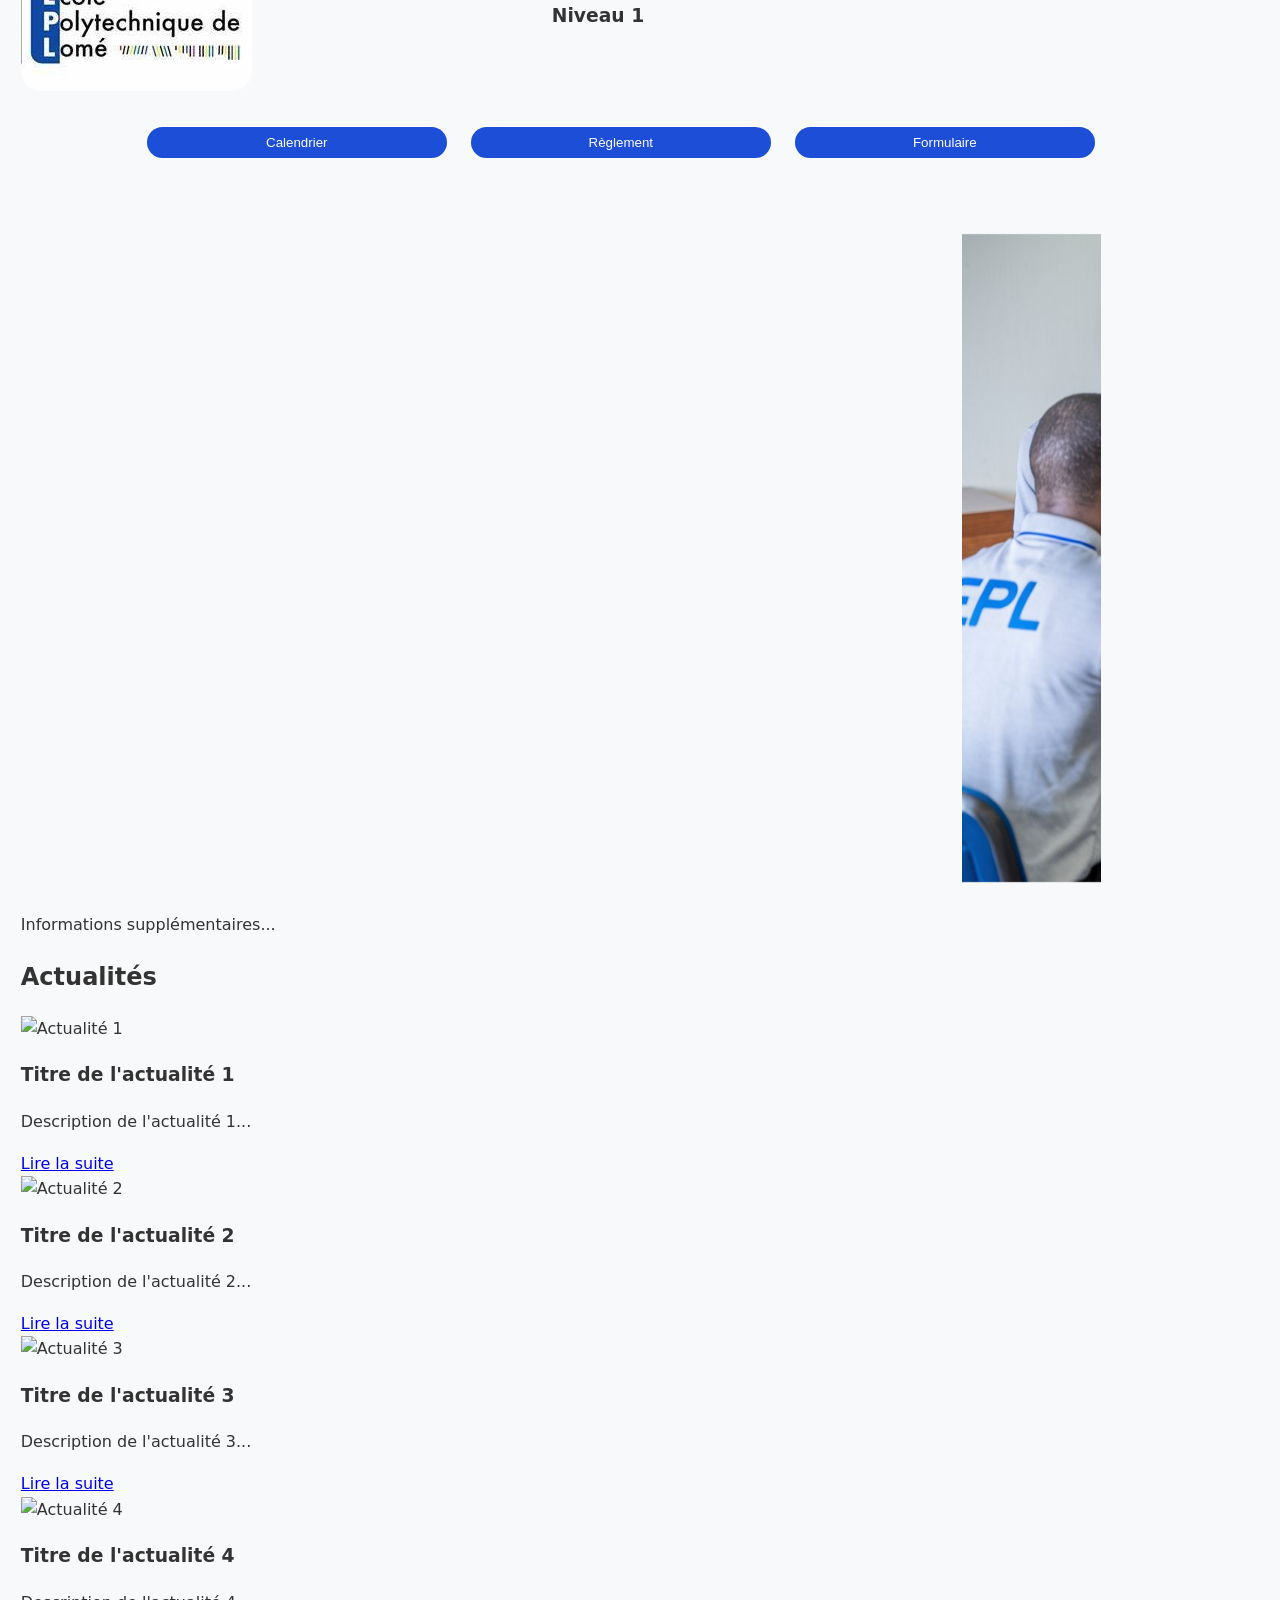
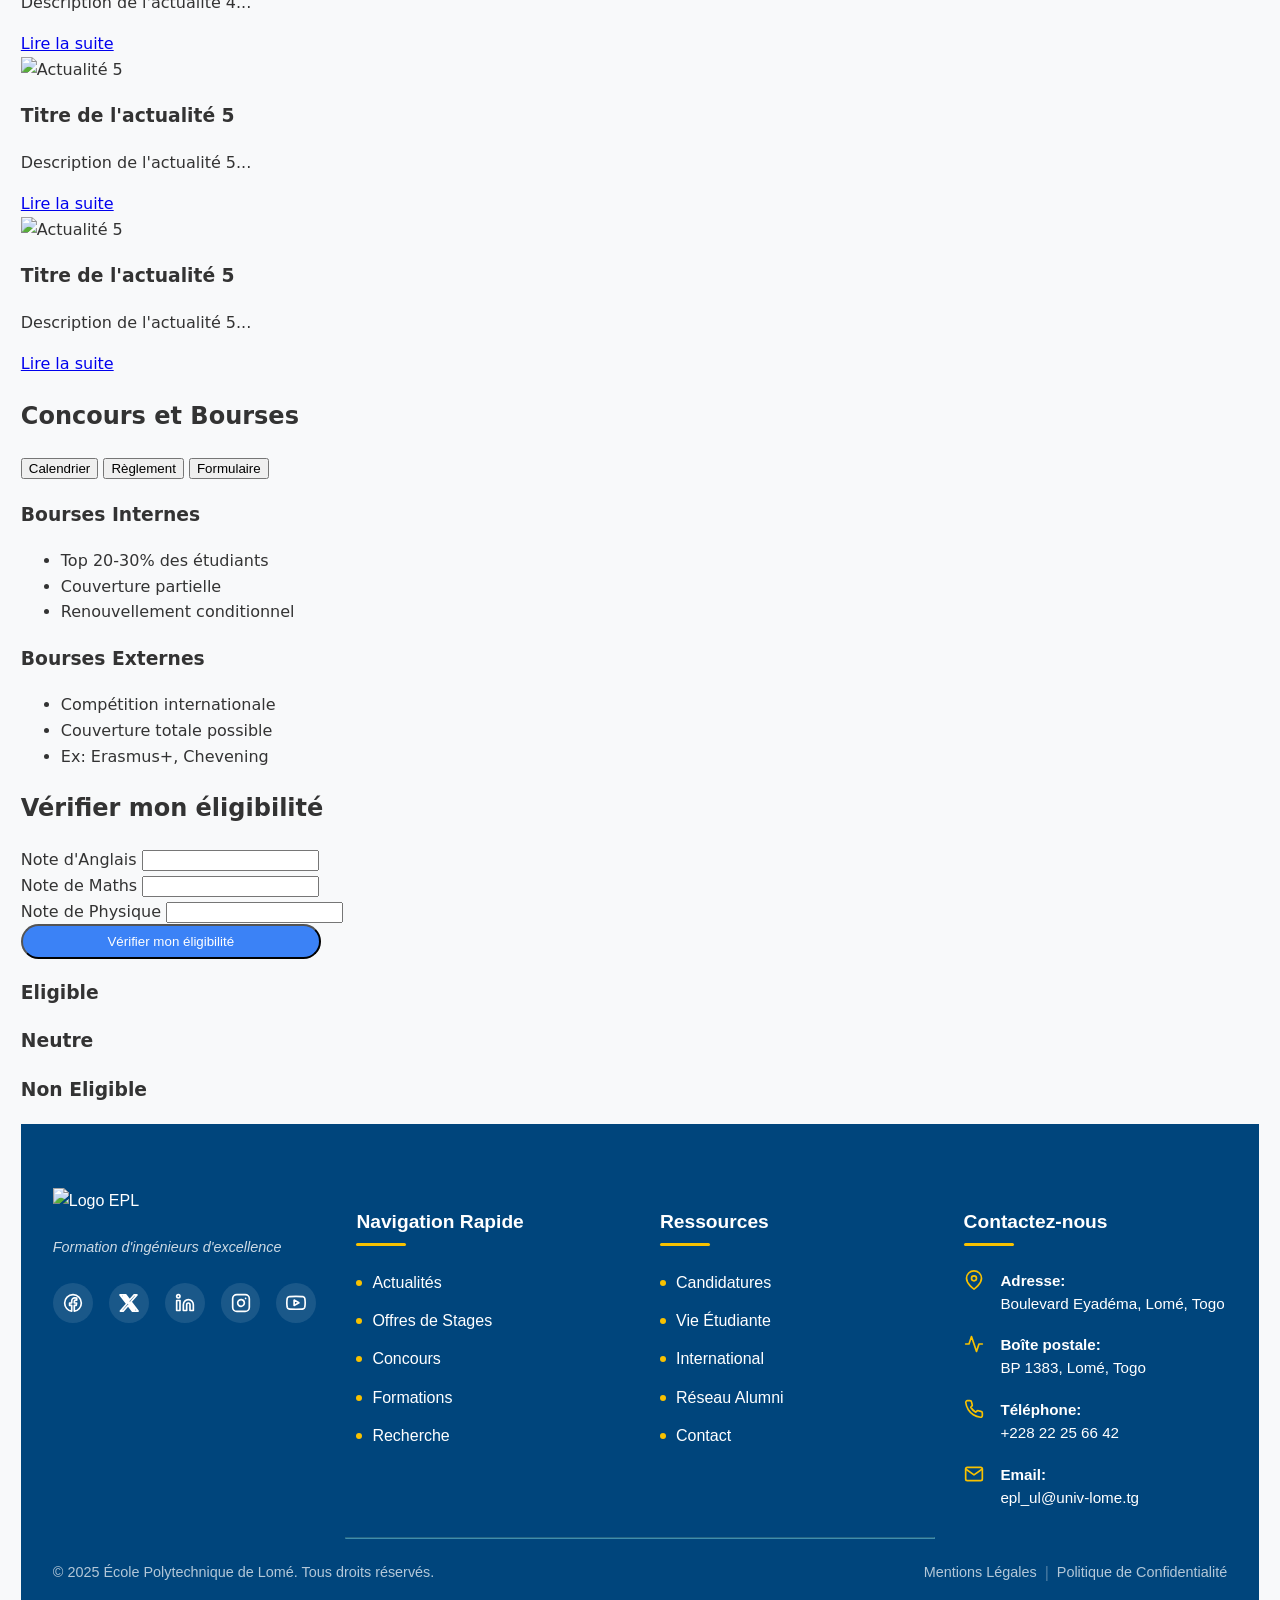
==== commit 40166049: "J'ai créé la branche Justin2 sur laquelle j'ai ajouté les modifications à ma partie avec une image e" ====
--- a/html/index.html
+++ b/html/index.html
@@ -40,7 +40,7 @@
   <link rel="stylesheet" href="../css/InfosBourses.css">
   <link rel="stylesheet" href="https://cdnjs.cloudflare.com/ajax/libs/font-awesome/6.0.0-beta3/css/all.min.css">
   <link rel="stylesheet" href="../css/statistiques.css">
-
+  <link rel="stylesheet" href="/css/espace_etud.css">
   <!-- Google Fonts -->
   <link rel="preconnect" href="https://fonts.googleapis.com">
   <link rel="preconnect" href="https://fonts.gstatic.com" crossorigin>
@@ -228,22 +228,26 @@
           <p class="text-center">Calendrier des évènements et concours...</p>
         </div>
 
-        <div id="espace" class="tab-content hidden">
+        <div id="espace" class="tab-content_hidden">
           <!-- Contenu des niveaux -->
           <div class="space-y-8">
             <!-- Niveau 1 -->
             <div class="level-card">
-              <div class="flex items-center mb-4">
-                <img src="Image/Capture.PNG" alt="Logo EPL" class="w-24 mr-4">
-                <h3 class="text-2xl font-bold">Niveau 1</h3>
+              <div class="flex-items_center-mb-4">
+                <img src="/image/logoepl..png" alt="Logo EPL" class="w-24-mr-4">
+                <h3 class="text-2xl font-bold" style="margin-top: 3%;">Niveau 1</h3>
               </div>
-              <div class="grid md:grid-cols-2 gap-4">
-                <div class="space-y-2">
-                  <button class="btn-action">Calendrier</button>
-                  <button class="btn-action">Règlement</button>
-                  <button class="btn-action">Formulaire</button>
+              <div class="grid_mdgrid-cols-2_gap-4">
+                <div class="space-y-23">
+                  <button class="btn-action shadow-effect zoom">Calendrier</button>
+                  <button class="btn-action shadow-effect zoom">Règlement</button>
+                  <button class="btn-action shadow-effect zoom">Formulaire</button>
                 </div>
-                <img src="Image/level 1.png" alt="Niveau 1" class="rounded-lg">
+                <div class="markee-div">
+                  <marquee behavior="" direction="" class="markee-class">
+                    <img src="/image/imgheader.jpeg" alt="Niveau 2" class="rounded-lcc">
+                </marquee>
+                </div>
               </div>
             </div>
 
--- a/css/espace_etud.css
+++ b/css/espace_etud.css
@@ -0,0 +1,79 @@
+.tab-content_hidden {
+    width: 100%;
+    height: 100%;
+}
+.level-card {
+    width: 100%;
+    height: 80%;
+}
+.flex-items_center-mb-4 {
+    display: flex;
+    gap: 25%;
+}
+.w-24-mr-4 {
+    border-radius: 20px;
+}
+.grid_mdgrid-cols-2_gap-4 {
+    margin-top: 3%;
+    
+}
+.space-y-23 {
+    display: flex;
+    justify-content: center;
+    height: 40%;
+    gap: 2%;
+  
+}
+.rounded-lcc {
+    margin-top: 7%;
+    height: 2%;
+    width: 80%;
+    display: inline-block;
+}
+.btn-action {
+    width: 25%;
+    height: 0%;
+    border-radius: 20px;
+    height: 10%;
+    gap: 5%;
+    cursor: pointer;
+    
+}
+.btn-action:hover {
+    background-color: #2b1cb4; /* Change la couleur au survol */
+
+}
+.shadow-effect {
+    background-color: #1D4ED8;
+    color: white;
+    border: none;
+    transition: box-shadow 0.1s ease;
+  }
+  
+  .shadow-effect:hover {
+    box-shadow: 0 8px 15px rgba(0, 0, 0, 0.3);
+  }
+  .zoom {
+    background-color: #1D4ED8;
+    color: white;
+    border: none;
+    transition: transform 0.2s ease;
+  }
+  
+  .zoom:hover {
+    transform: scale(1.4);
+  }
+  .markee-div {
+    text-align: center;
+    gap: 2%;
+    width: 90%;
+    height: 60%;
+    box-shadow: #040507;
+  }
+  .markee-class {
+    width: 100%;
+    height: 100%;
+  }
+  
+
+  
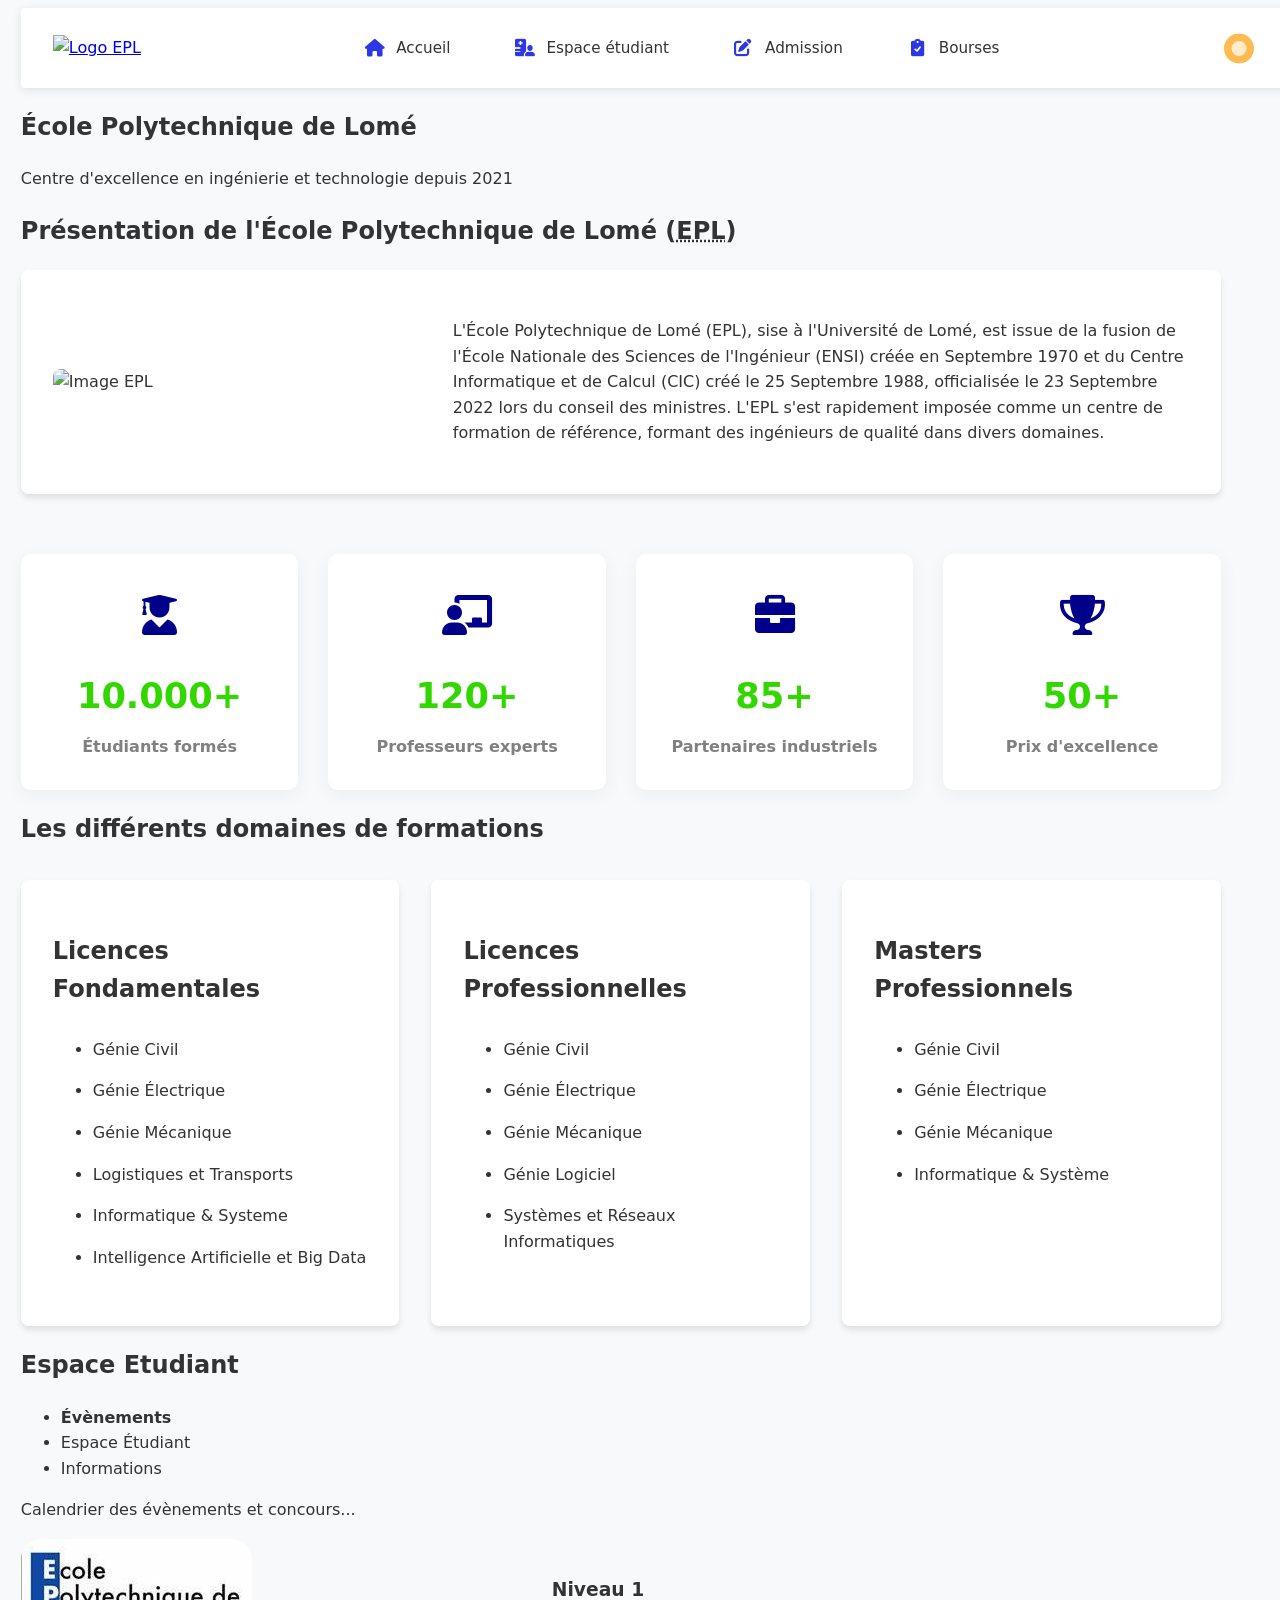
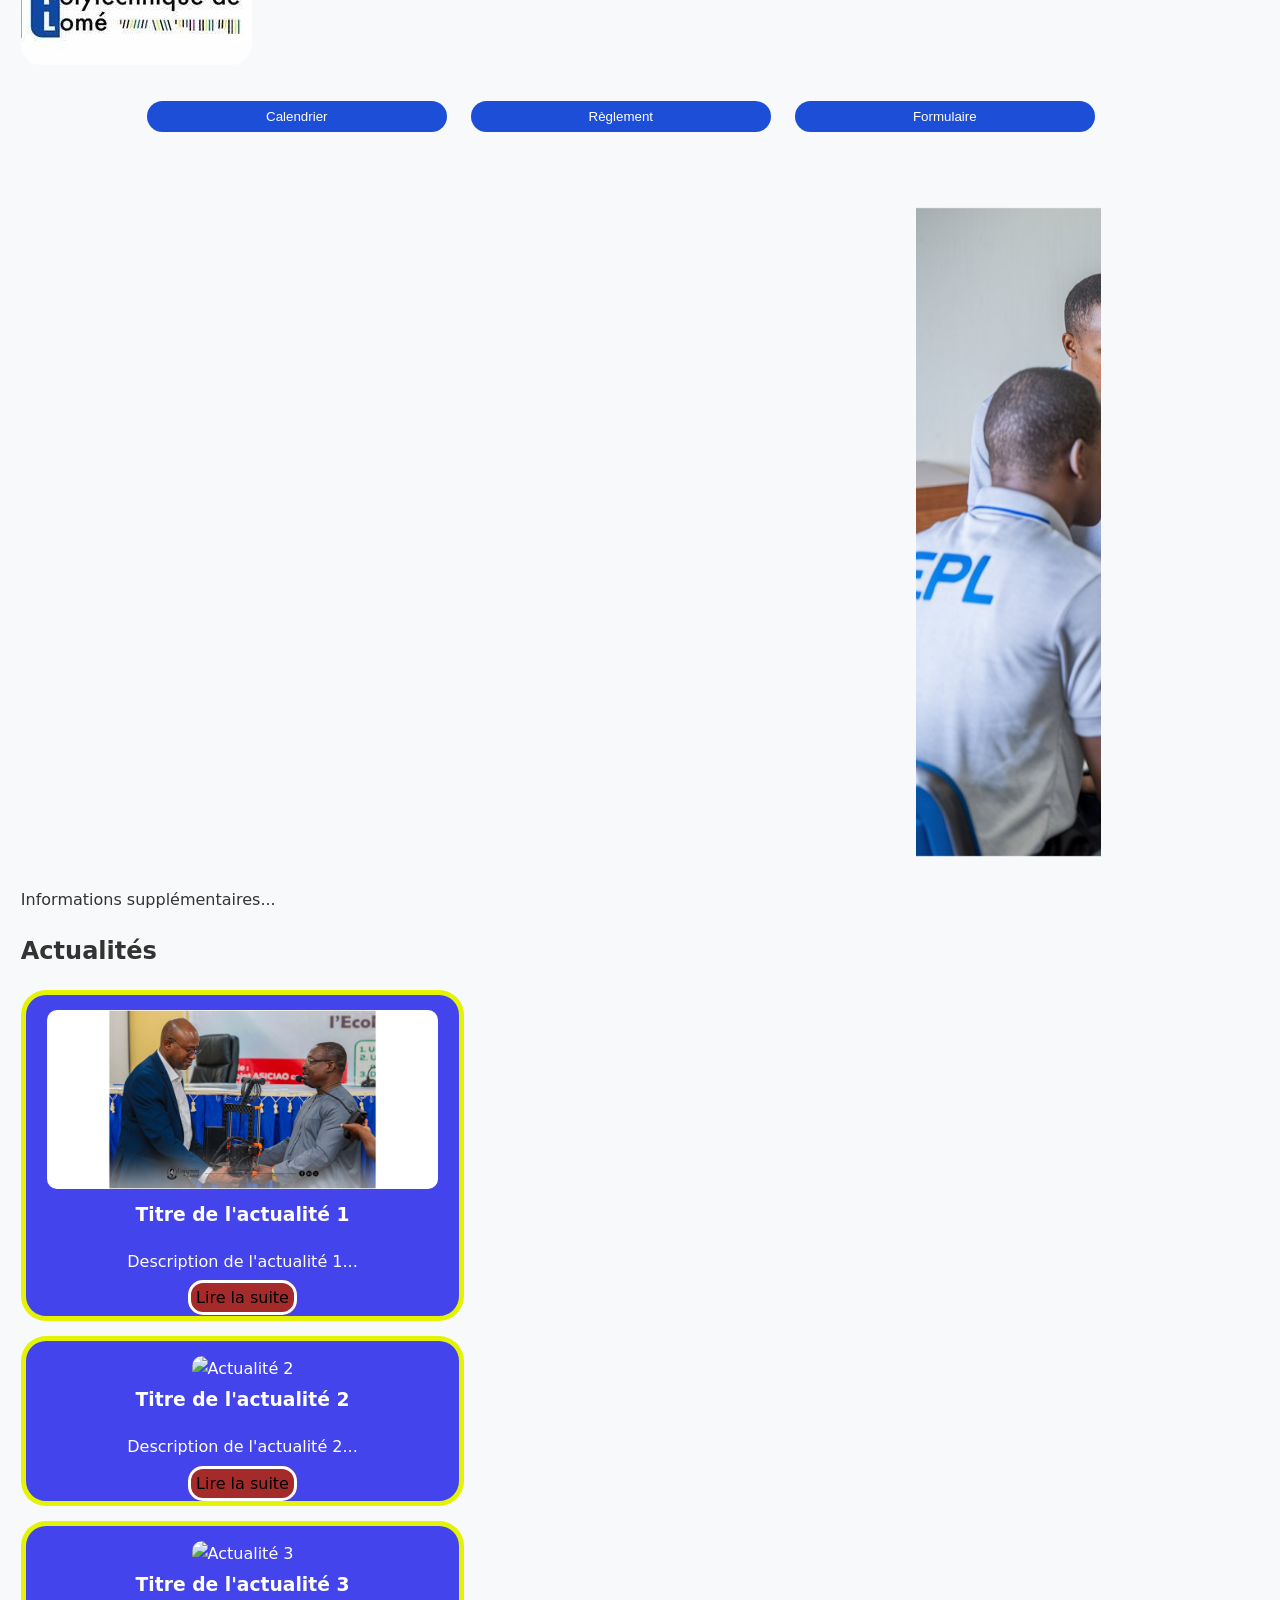
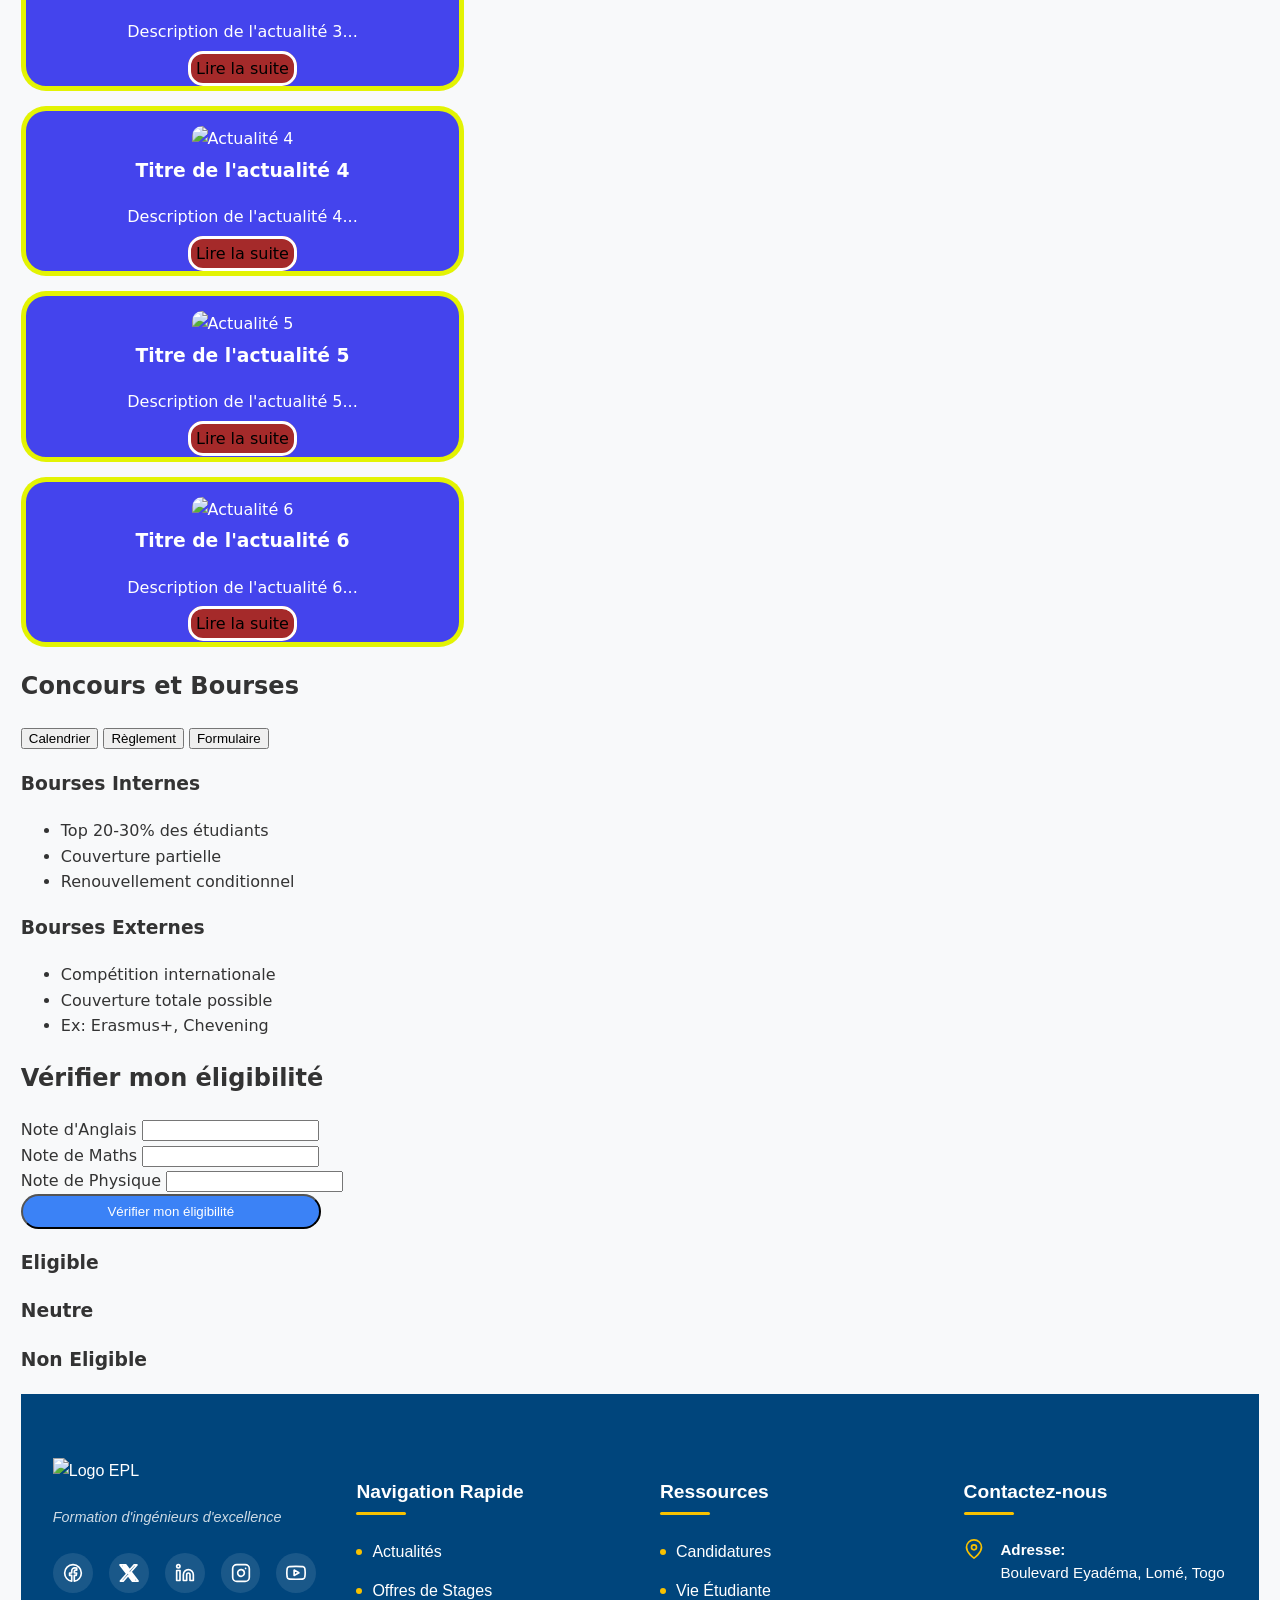
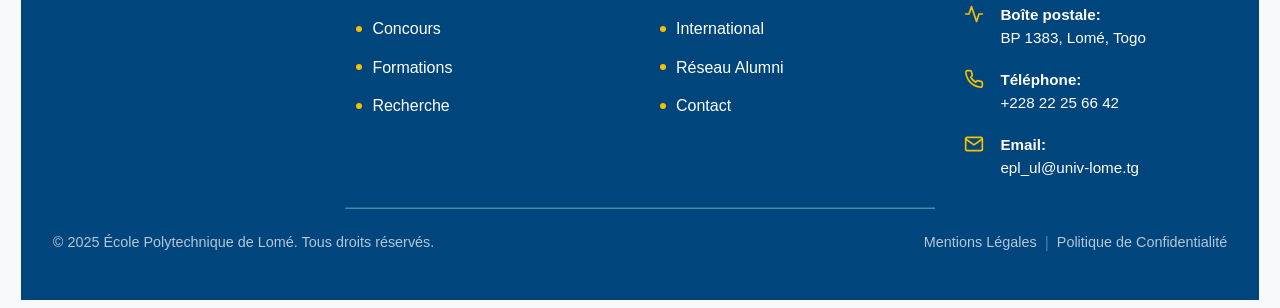
==== commit eb8e59fa: "Il s'agit de quelques petites modifications au niveau des departements, la création du css pour la p" ====
--- a/html/index.html
+++ b/html/index.html
@@ -36,7 +36,7 @@
   <link rel="stylesheet" href="../css/footer.css">
   <link rel="stylesheet" href="../css/toggle.css">
   <link rel="stylesheet" href="../css/actuEvent.css">
-  <link rel="stylesheet" href="../css/actuEvnentResponsive.css">
+  <link rel="stylesheet" href="../css/actuEvent_responsive.css">
   <link rel="stylesheet" href="../css/InfosBourses.css">
   <link rel="stylesheet" href="https://cdnjs.cloudflare.com/ajax/libs/font-awesome/6.0.0-beta3/css/all.min.css">
   <link rel="stylesheet" href="../css/statistiques.css">
@@ -177,32 +177,32 @@
           <div class="form hover:shadow-lg hover:scale-105 transition-transform hover:border-blue-500">
             <h2 class="text-2xl font-bold mb-4">Licences Fondamentales</h2>
             <ul class="space-y-2">
-              <li>• Génie Civil</li>
-              <li>• Génie Électrique</li>
-              <li>• Génie Mécanique</li>
-              <li>• Logistiques et Transports</li>
-              <li>• Informatique & Systeme</li>
-              <li>• Intelligence Artificielle et Big Data</li>
+              <li> Génie Civil</li>
+              <li> Génie Électrique</li>
+              <li> Génie Mécanique</li>
+              <li> Logistiques et Transports</li>
+              <li> Informatique & Systeme</li>
+              <li> Intelligence Artificielle et Big Data</li>
             </ul>
           </div>
 
           <div class="form hover:shadow-lg hover:scale-105 transition-transform hover:border-blue-500">
             <h2 class="text-2xl font-bold mb-4">Licences Professionnelles</h2>
             <ul class="space-y-2">
-              <li>• Génie Civil</li>
-              <li>• Génie Électrique</li>
-              <li>• Génie Mécanique</li>
-              <li>• Génie Logiciel</li>
-              <li>• Systèmes et Réseaux Informatiques</li>
+              <li> Génie Civil</li>
+              <li> Génie Électrique</li>
+              <li> Génie Mécanique</li>
+              <li> Génie Logiciel</li>
+              <li> Systèmes et Réseaux Informatiques</li>
             </ul>
           </div>
           <div class="form hover:shadow-lg hover:scale-105 transition-transform hover:border-blue-500">
             <h2 class="text-2xl font-bold mb-4">Masters Professionnels</h2>
             <ul class="space-y-2">
-              <li>• Génie Civil</li>
-              <li>• Génie Électrique</li>
-              <li>• Génie Mécanique</li>
-              <li>• Informatique & Système</li>
+              <li> Génie Civil</li>
+              <li> Génie Électrique</li>
+              <li> Génie Mécanique</li>
+              <li> Informatique & Système</li>
             </ul>
           </div>
         </div>
@@ -262,56 +262,56 @@
     </section>
 
     <!-- Actualités -->
-    <section class="py-12 bg-gray-50" data-delay="1000" data-animation="fade-in">
-      <div class="container mx-auto px-4">
-        <h2 class="text-4xl font-bold text-center mb-12">Actualités</h2>
-        <div class="grid grid-cols-1 sm:grid-cols-2 lg:grid-cols-3 gap-8">
-          <div class="news-card bg-white shadow rounded-lg overflow-hidden">
-            <img src="Image/actualite1.jpg" alt="Actualité 1" class="w-full h-48 object-cover">
-            <div class="p-6">
-              <h3 class="text-xl font-bold mb-4">Titre de l'actualité 1</h3>
-              <p class="text-gray-600 mb-4">Description de l'actualité 1...</p>
-              <a href="#" class="text-blue-500 hover:underline">Lire la suite</a>
-            </div>
-          </div>
-          <div class="news-card bg-white shadow rounded-lg overflow-hidden">
-            <img src="Image/actualite1.jpg" alt="Actualité 2" class="w-full h-48 object-cover">
-            <div class="p-6">
-              <h3 class="text-xl font-bold mb-4">Titre de l'actualité 2</h3>
-              <p class="text-gray-600 mb-4">Description de l'actualité 2...</p>
-              <a href="#" class="text-blue-500 hover:underline">Lire la suite</a>
-            </div>
-          </div>
-          <div class="news-card bg-white shadow rounded-lg overflow-hidden">
-            <img src="Image/actualite1.jpg" alt="Actualité 3" class="w-full h-48 object-cover">
-            <div class="p-6">
-              <h3 class="text-xl font-bold mb-4">Titre de l'actualité 3</h3>
-              <p class="text-gray-600 mb-4">Description de l'actualité 3...</p>
-              <a href="#" class="text-blue-500 hover:underline">Lire la suite</a>
-            </div>
-          </div>
-          <div class="news-card bg-white shadow rounded-lg overflow-hidden">
-            <img src="Image/actualite1.jpg" alt="Actualité 4" class="w-full h-48 object-cover">
-            <div class="p-6">
-              <h3 class="text-xl font-bold mb-4">Titre de l'actualité 4</h3>
-              <p class="text-gray-600 mb-4">Description de l'actualité 4...</p>
-              <a href="#" class="text-blue-500 hover:underline">Lire la suite</a>
-            </div>
-          </div>
-          <div class="news-card bg-white shadow rounded-lg overflow-hidden">
-            <img src="Image/actualite1.jpg" alt="Actualité 5" class="w-full h-48 object-cover">
-            <div class="p-6">
-              <h3 class="text-xl font-bold mb-4">Titre de l'actualité 5</h3>
-              <p class="text-gray-600 mb-4">Description de l'actualité 5...</p>
-              <a href="#" class="text-blue-500 hover:underline">Lire la suite</a>
-            </div>
-          </div>
-          <div class="news-card bg-white shadow rounded-lg overflow-hidden">
-            <img src="Image/actualite1.jpg" alt="Actualité 5" class="w-full h-48 object-cover">
-            <div class="p-6">
-              <h3 class="text-xl font-bold mb-4">Titre de l'actualité 5</h3>
-              <p class="text-gray-600 mb-4">Description de l'actualité 5...</p>
-              <a href="#" class="text-blue-500 hover:underline">Lire la suite</a>
+    <section class="section" data-delay="1000" data-animation="fade-in">
+      <div class="div1">
+        <h2 class="h2">Actualités</h2>
+        <div class="div2">
+          <div class="container_img_actu">
+            <img src="../image/bg-1.jpg" alt="Actualité 1" class="img">
+            <div class="actu_div">
+              <h3 class="actu-title">Titre de l'actualité 1</h3>
+              <p class="actu_desc">Description de l'actualité 1...</p>
+              <a href="#" class="more">Lire la suite</a>
+            </div>
+          </div>
+          <div class="container_img_actu">
+            <img src="Image/actualite1.jpg" alt="Actualité 2" class="img">
+            <div class="actu_div">
+              <h3 class="actu_title">Titre de l'actualité 2</h3>
+              <p class="actu_desc">Description de l'actualité 2...</p>
+              <a href="#" class="more">Lire la suite</a>
+            </div>
+          </div>
+          <div class="container_img_actu">
+            <img src="Image/actualite1.jpg" alt="Actualité 3" class="img">
+            <div class="actu_div">
+              <h3 class="actu_title">Titre de l'actualité 3</h3>
+              <p class="actu_desc">Description de l'actualité 3...</p>
+              <a href="#" class="more">Lire la suite</a>
+            </div>
+          </div>
+          <div class="container_img_actu">
+            <img src="Image/actualite1.jpg" alt="Actualité 4" class="img">
+            <div class="actu_div">
+              <h3 class="actu_title">Titre de l'actualité 4</h3>
+              <p class="actu_desc">Description de l'actualité 4...</p>
+              <a href="#" class="more">Lire la suite</a>
+            </div>
+          </div>
+          <div class="container_img_actu">
+            <img src="Image/actualite1.jpg" alt="Actualité 5" class="img">
+            <div class="actu_div">
+              <h3 class="actu_title">Titre de l'actualité 5</h3>
+              <p class="actu_desc">Description de l'actualité 5...</p>
+              <a href="#" class="more">Lire la suite</a>
+            </div>
+          </div>
+          <div class="container_img_actu">
+            <img src="Image/actualite1.jpg" alt="Actualité 6" class="img">
+            <div class="actu_div">
+              <h3 class="actu_title">Titre de l'actualité 6</h3>
+              <p class="actu_desc">Description de l'actualité 6...</p>
+              <a href="#" class="more">Lire la suite</a>
             </div>
           </div>
         </div>
--- a/css/actuEvent.css
+++ b/css/actuEvent.css
@@ -0,0 +1,43 @@
+.container_img_actu{
+    background-color: rgba(54, 54, 236, 0.925);
+    height: auto;
+    width: 35%;
+    text-align: center;
+    color: white;
+    border: 5px solid rgba(229, 245, 2, 0.993);
+    border-radius: 25px;
+    margin-bottom: 15px;
+}
+.container_img_actu:hover{
+    background-color: rgba(63, 216, 216, 0.555);
+    translate: transform(y);
+    color: blue;
+}
+
+.img{
+    position: relative;
+    top: 15px;
+    width: 90%;
+    border-radius: 10px;
+}
+
+.p{
+    word-wrap: break-word;
+}
+
+.h3{
+    word-wrap: break-word;
+}
+
+.more{
+    position:relative;
+    bottom: 5px;
+    text-decoration: none;
+    color: black;
+    height: auto;
+    width: auto;
+    background-color: brown;
+    border: 3px solid white;
+    border-radius: 15px;
+    padding: 5px;
+}
--- a/css/statistiques.css
+++ b/css/statistiques.css
@@ -17,7 +17,7 @@
 
 .element-statistique:hover {
     transform: translateY(-10px);
-    box-shadow: 0 15px 30px rgba(0, 0, 0, 0.1);
+    box-shadow: 0 15px 30px rgba(2, 18, 238, 0.178);
 }
 
 .icones-statistique {
